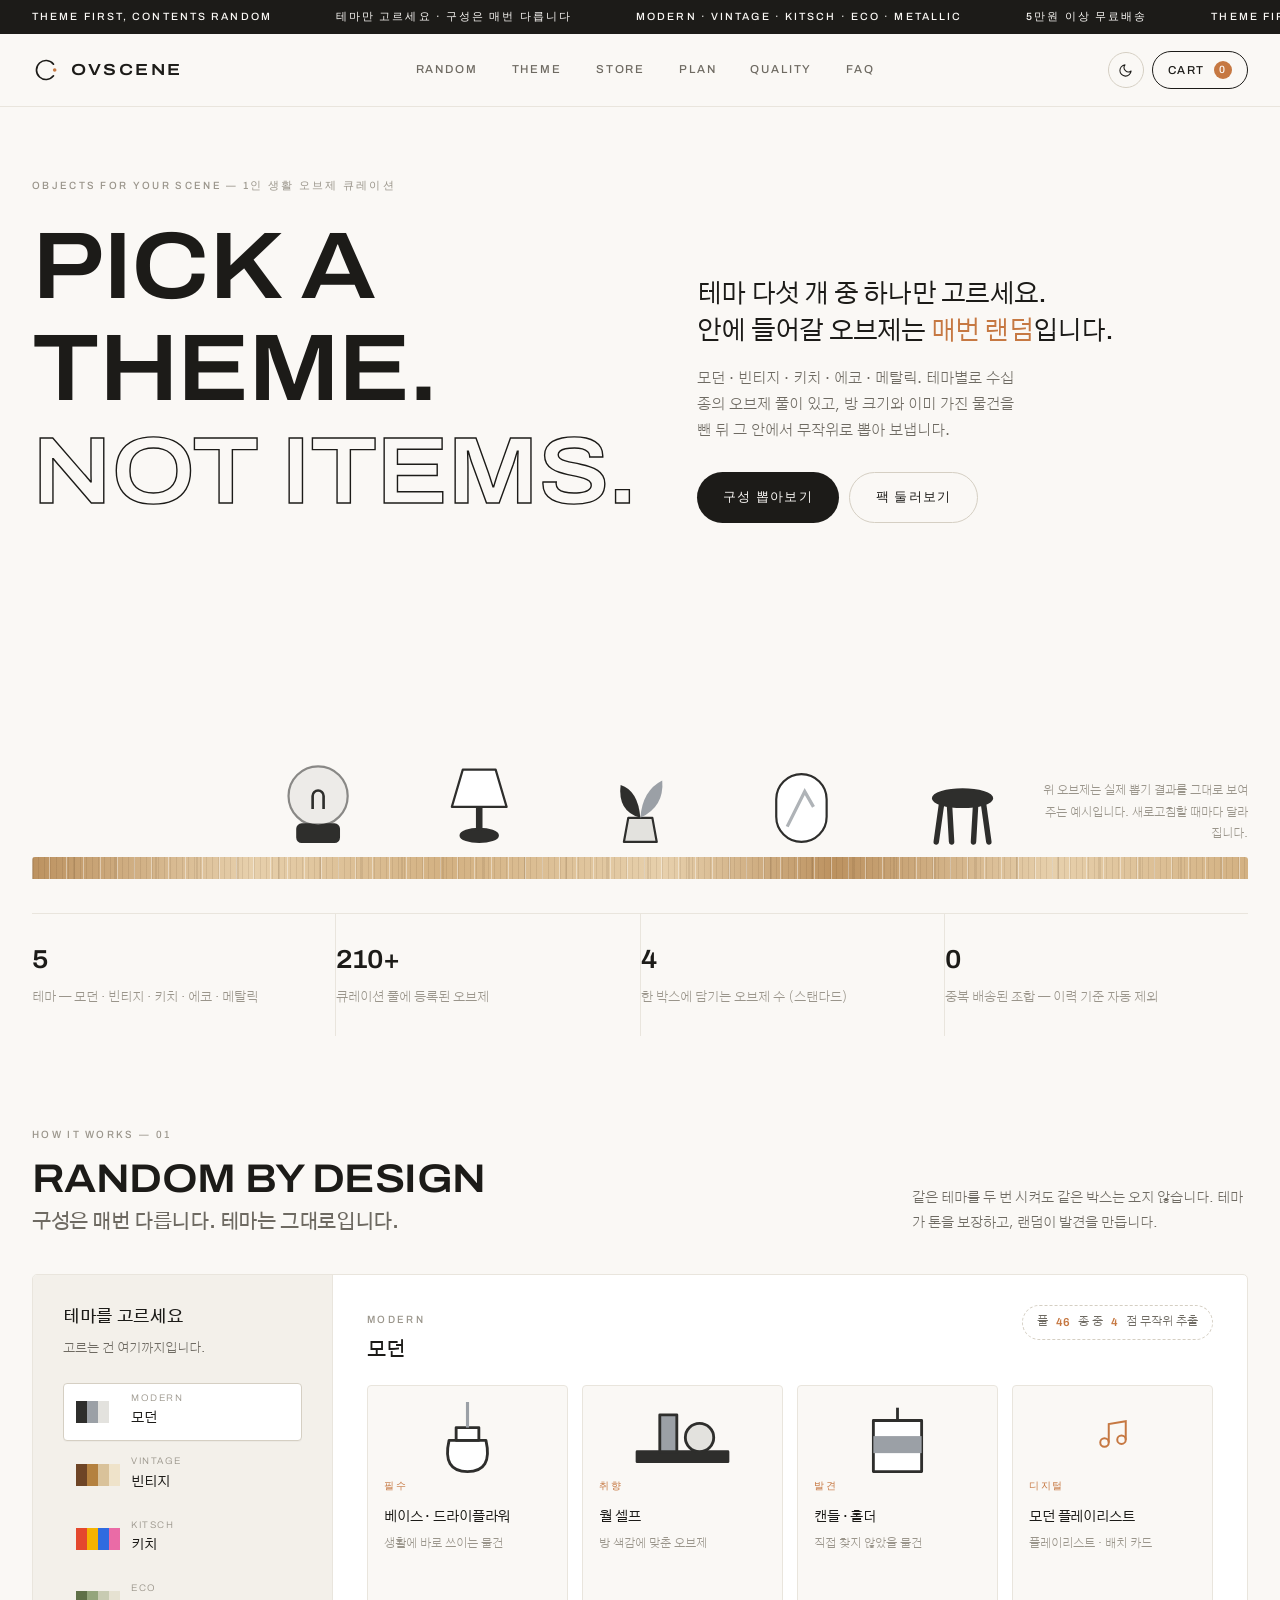
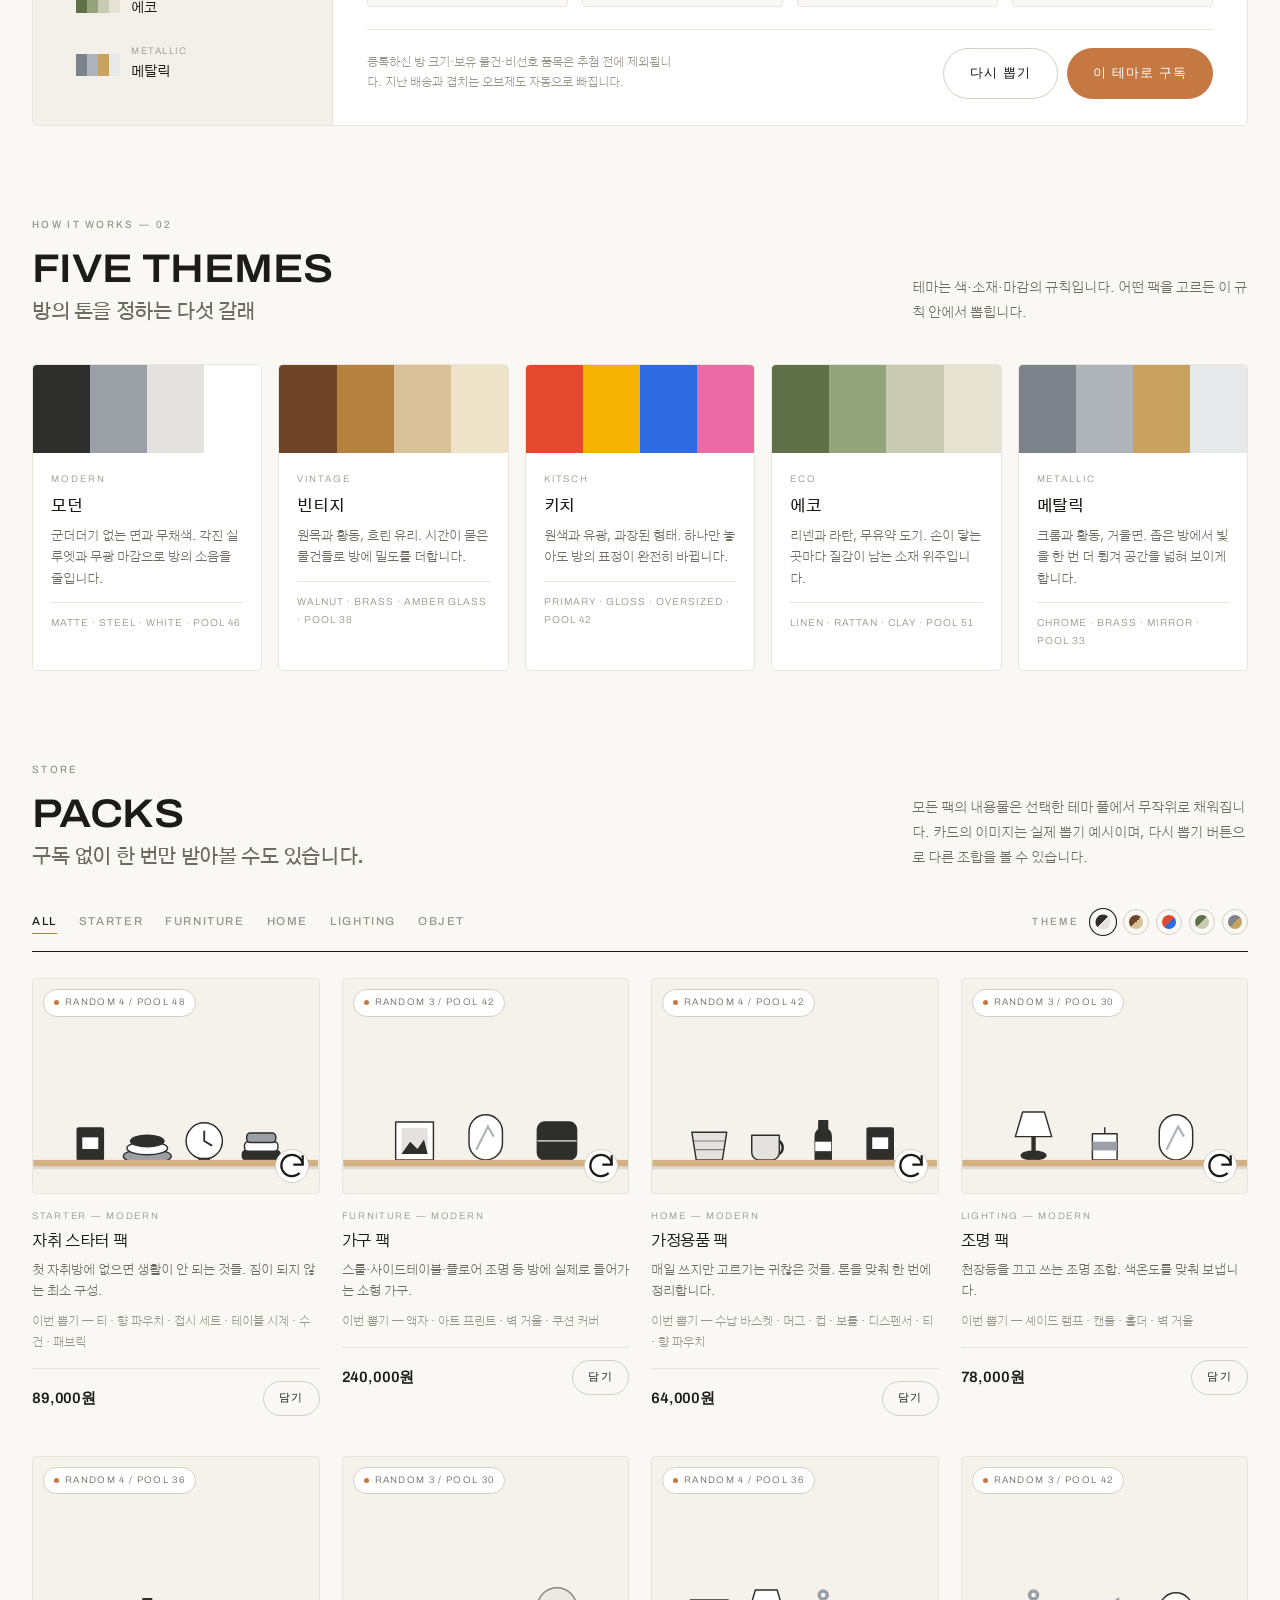
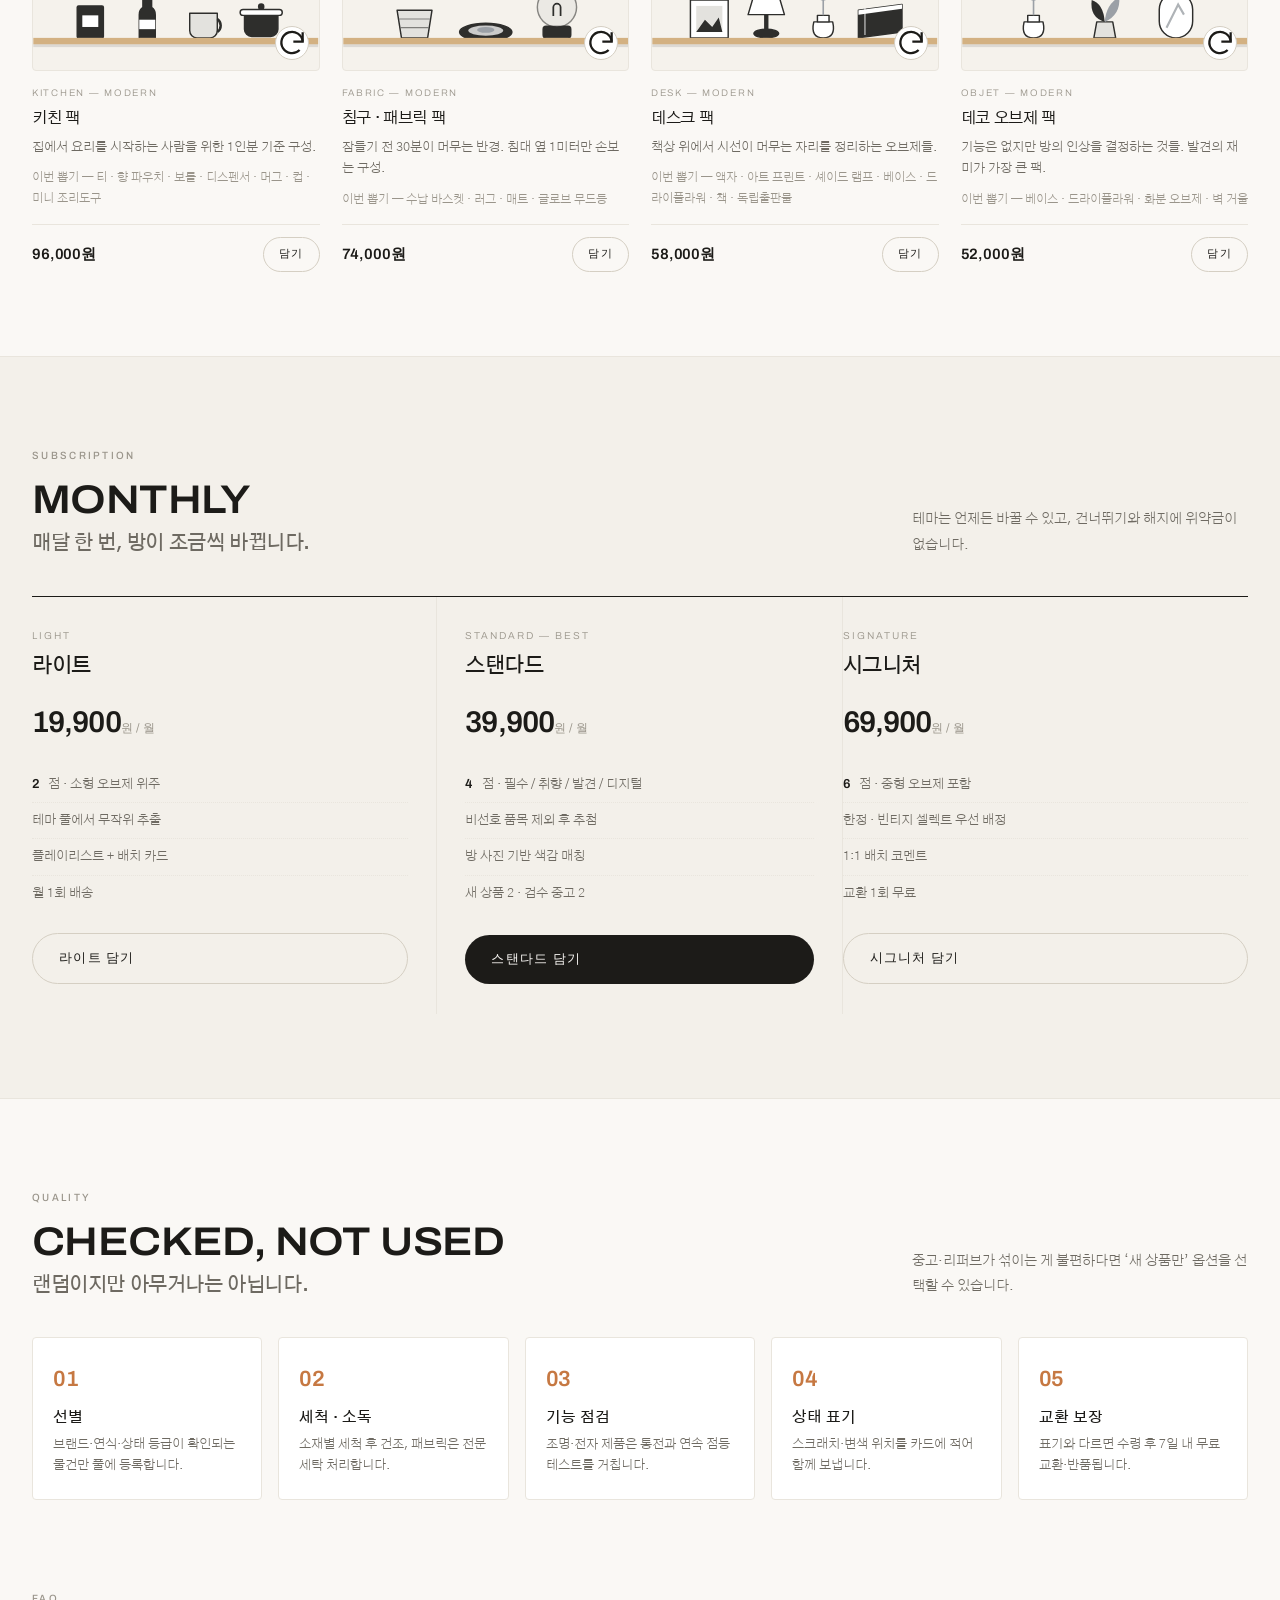
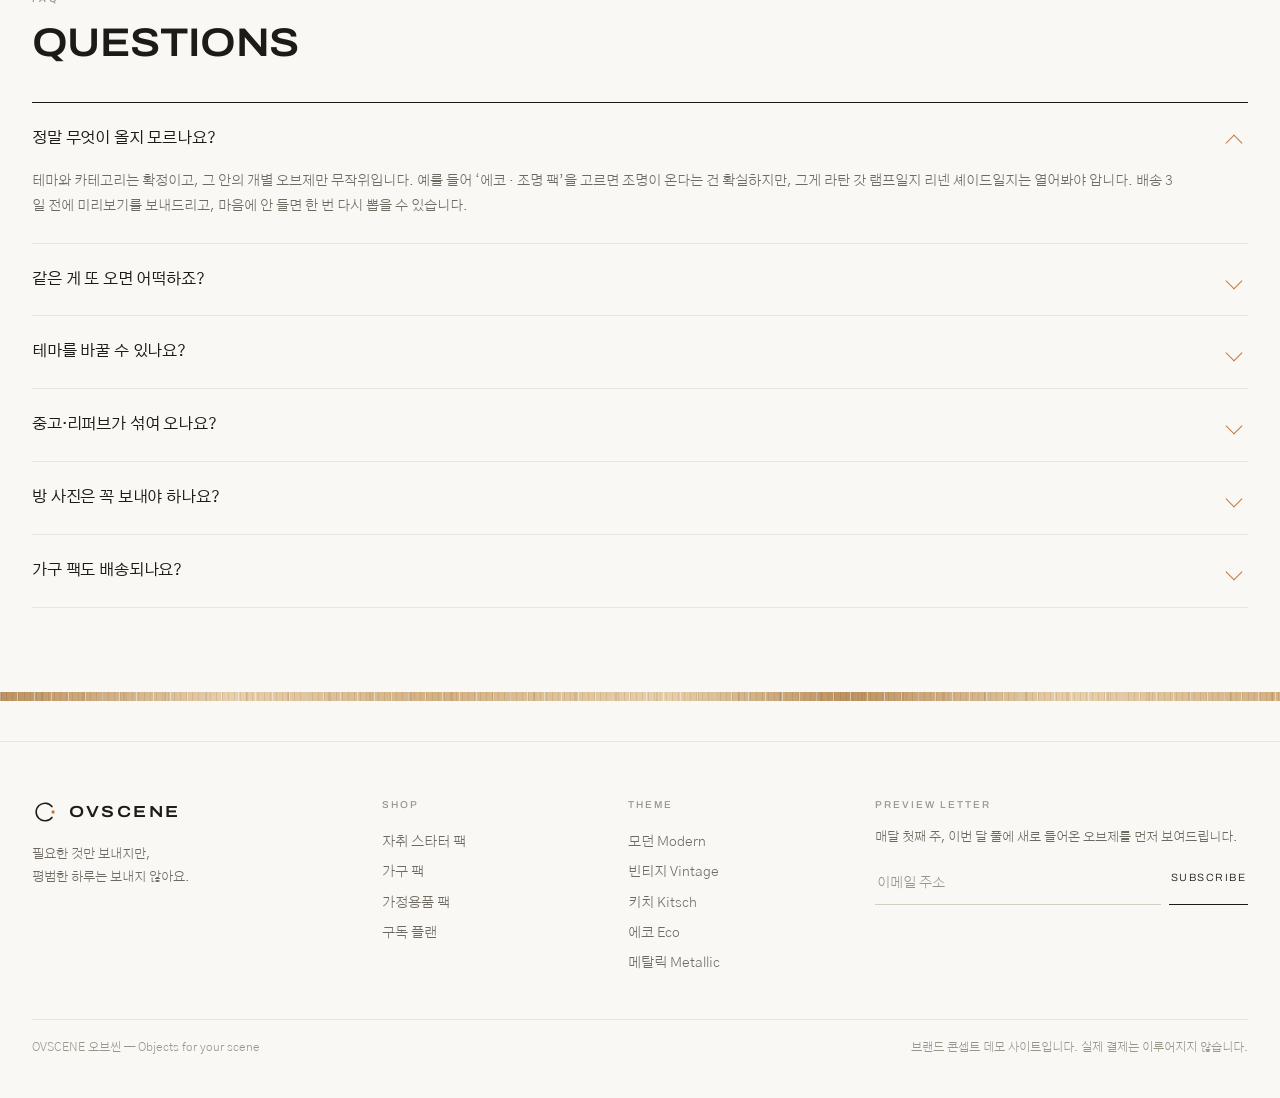
==== index.html @ ec4146bd "OVSCENE: 테마 기반 랜덤 큐레이션 브랜드 사이트 - 다섯 테마(모던/빈티지/키치/에코/메탈릭)별 팔레트와 오브제 SVG 렌더링 - 테마 선택 시 팩 구성이 무작위로 재추첨되" ====
<!DOCTYPE html>
<html lang="ko">
<head>
<meta charset="utf-8">
<meta name="viewport" content="width=device-width, initial-scale=1">
<title>오브씬 OVSCENE — 테마만 고르세요, 구성은 랜덤입니다</title>
<meta name="description" content="1인 가구를 위한 취향 기반 리빙 큐레이션. 모던·빈티지·키치·에코·메탈릭 다섯 테마 중 하나만 고르면, 검수를 마친 오브제가 매번 다른 조합으로 도착합니다.">
<meta name="theme-color" content="#FAF8F5">

<meta property="og:type" content="website">
<meta property="og:title" content="오브씬 OVSCENE">
<meta property="og:description" content="테마만 고르세요. 안에 들어갈 오브제는 매번 랜덤입니다.">
<meta property="og:image" content="assets/og.svg">
<meta name="twitter:card" content="summary_large_image">

<link rel="icon" href="assets/favicon.svg" type="image/svg+xml">
<link rel="preconnect" href="https://fonts.googleapis.com">
<link rel="preconnect" href="https://fonts.gstatic.com" crossorigin>
<link rel="stylesheet" href="https://fonts.googleapis.com/css2?family=Archivo:wdth,wght@75..125,300..800&family=Gothic+A1:wght@200;300;400;500;700;900&display=swap">
<link rel="stylesheet" href="assets/styles.css">
</head>
<body>

<a class="skip" href="#top">본문 바로가기</a>

<div class="ticker" aria-hidden="true">
  <div class="ticker-track">
    <span>Theme first, contents random</span><span>테마만 고르세요 · 구성은 매번 다릅니다</span>
    <span>Modern · Vintage · Kitsch · Eco · Metallic</span><span>5만원 이상 무료배송</span>
    <span>Theme first, contents random</span><span>테마만 고르세요 · 구성은 매번 다릅니다</span>
    <span>Modern · Vintage · Kitsch · Eco · Metallic</span><span>5만원 이상 무료배송</span>
  </div>
</div>

<header class="nav">
  <div class="wrap nav-in">
    <a class="brand" href="#top">
      <svg width="28" height="28" viewBox="0 0 100 100" aria-label="오브씬">
        <path d="M76.8 70.9 A34 34 0 1 1 76.8 29.1" fill="none" stroke="currentColor" stroke-width="6" stroke-linecap="round"/>
        <circle cx="81" cy="50" r="6.4" fill="var(--amber)"/>
      </svg>
      <span class="brand-word">OVSCENE</span>
    </a>
    <nav class="menu" aria-label="주요 메뉴">
      <a href="#roll">Random</a><a href="#themes">Theme</a><a href="#store">Store</a>
      <a href="#plans">Plan</a><a href="#quality">Quality</a><a href="#faq">FAQ</a>
    </nav>
    <div class="nav-r">
      <button class="iconb" id="themeBtn" aria-label="화면 테마 전환">
        <svg width="15" height="15" viewBox="0 0 24 24" fill="none" stroke="currentColor" stroke-width="1.7"><path d="M21 12.8A9 9 0 1 1 11.2 3a7 7 0 0 0 9.8 9.8Z" stroke-linejoin="round"/></svg>
      </button>
      <button class="cartb" id="cartBtn">Cart <span class="cnt" id="cartCount">0</span></button>
    </div>
  </div>
</header>

<main id="top">

<!-- ===== HERO ===== -->
<section class="hero">
  <div class="wrap">
    <div class="hero-top">
      <div>
        <span class="lbl">Objects for your scene — 1인 생활 오브제 큐레이션</span>
        <h1 class="ttl" style="margin-top:18px">PICK A<br>THEME.<br><span class="out">NOT ITEMS.</span></h1>
      </div>
      <div>
        <p class="hero-k kh">테마 다섯 개 중 하나만 고르세요.<br>안에 들어갈 오브제는 <span style="color:var(--amber)">매번 랜덤</span>입니다.</p>
        <p class="hero-p">모던 · 빈티지 · 키치 · 에코 · 메탈릭. 테마별로 수십 종의 오브제 풀이 있고, 방 크기와 이미 가진 물건을 뺀 뒤 그 안에서 무작위로 뽑아 보냅니다.</p>
        <div class="hero-cta">
          <a class="btn btn-fill" href="#roll">구성 뽑아보기</a>
          <a class="btn btn-line" href="#store">팩 둘러보기</a>
        </div>
      </div>
    </div>

    <div class="hero-shelf">
      <div class="hero-scene" id="heroScene"></div>
      <div class="wood shelf-plank"></div>
      <p class="hero-note">위 오브제는 실제 뽑기 결과를 그대로 보여주는 예시입니다. 새로고침할 때마다 달라집니다.</p>
    </div>

    <div class="stat-row" style="margin-top:34px">
      <div class="stat"><b>5</b><span>테마 — 모던 · 빈티지 · 키치 · 에코 · 메탈릭</span></div>
      <div class="stat"><b>210+</b><span>큐레이션 풀에 등록된 오브제</span></div>
      <div class="stat"><b>4</b><span>한 박스에 담기는 오브제 수 (스탠다드)</span></div>
      <div class="stat"><b>0</b><span>중복 배송된 조합 — 이력 기준 자동 제외</span></div>
    </div>
  </div>
</section>

<!-- ===== RANDOM ROLLER ===== -->
<section class="sec" id="roll">
  <div class="wrap">
    <div class="sec-hd">
      <div>
        <span class="lbl">How it works — 01</span>
        <h2 class="ttl" style="margin-top:10px">RANDOM BY DESIGN</h2>
        <p class="kh" style="margin-top:8px;font-size:20px">구성은 매번 다릅니다. 테마는 그대로입니다.</p>
      </div>
      <p>같은 테마를 두 번 시켜도 같은 박스는 오지 않습니다. 테마가 톤을 보장하고, 랜덤이 발견을 만듭니다.</p>
    </div>

    <div class="roll">
      <div class="roll-side">
        <h3 class="kh">테마를 고르세요</h3>
        <p>고르는 건 여기까지입니다.</p>
        <div class="theme-list" id="themeList"></div>
      </div>
      <div class="roll-main">
        <div class="roll-top">
          <div>
            <span class="lbl" id="rollEn">Modern</span>
            <h3 class="kh" style="font-size:20px;margin-top:4px" id="rollKo">모던</h3>
          </div>
          <span class="pool-chip">풀 <b id="poolN">46</b>종 중 <b>4</b>점 무작위 추출</span>
        </div>
        <div class="slots" id="slots"></div>
        <div class="roll-foot">
          <p class="note">등록하신 방 크기·보유 물건·비선호 품목은 추첨 전에 제외됩니다. 지난 배송과 겹치는 오브제도 자동으로 빠집니다.</p>
          <div style="display:flex;gap:9px">
            <button class="btn btn-line" id="rerollBtn">다시 뽑기</button>
            <button class="btn btn-amber" id="rollAdd">이 테마로 구독</button>
          </div>
        </div>
      </div>
    </div>
  </div>
</section>

<!-- ===== THEMES ===== -->
<section class="sec" id="themes" style="padding-top:0">
  <div class="wrap">
    <div class="sec-hd">
      <div>
        <span class="lbl">How it works — 02</span>
        <h2 class="ttl" style="margin-top:10px">FIVE THEMES</h2>
        <p class="kh" style="margin-top:8px;font-size:20px">방의 톤을 정하는 다섯 갈래</p>
      </div>
      <p>테마는 색·소재·마감의 규칙입니다. 어떤 팩을 고르든 이 규칙 안에서 뽑힙니다.</p>
    </div>
    <div class="themes" id="themeCards"></div>
  </div>
</section>

<!-- ===== STORE ===== -->
<section class="sec" id="store" style="padding-top:0">
  <div class="wrap">
    <div class="sec-hd">
      <div>
        <span class="lbl">Store</span>
        <h2 class="ttl" style="margin-top:10px">PACKS</h2>
        <p class="kh" style="margin-top:8px;font-size:20px">구독 없이 한 번만 받아볼 수도 있습니다.</p>
      </div>
      <p>모든 팩의 내용물은 선택한 테마 풀에서 무작위로 채워집니다. 카드의 이미지는 실제 뽑기 예시이며, 다시 뽑기 버튼으로 다른 조합을 볼 수 있습니다.</p>
    </div>

    <div class="store-bar">
      <div class="tabs" id="tabs"></div>
      <div class="tsel" id="tsel"><span class="lbl">Theme</span></div>
    </div>
    <div class="grid" id="grid"></div>
  </div>
</section>

<!-- ===== PLANS ===== -->
<section class="sec" id="plans" style="background:var(--bg-2);border-top:1px solid var(--line);border-bottom:1px solid var(--line)">
  <div class="wrap">
    <div class="sec-hd">
      <div>
        <span class="lbl">Subscription</span>
        <h2 class="ttl" style="margin-top:10px">MONTHLY</h2>
        <p class="kh" style="margin-top:8px;font-size:20px">매달 한 번, 방이 조금씩 바뀝니다.</p>
      </div>
      <p>테마는 언제든 바꿀 수 있고, 건너뛰기와 해지에 위약금이 없습니다.</p>
    </div>
    <div class="plans">
      <div class="plan">
        <span class="en">Light</span><h3 class="kh">라이트</h3>
        <div class="amt">19,900<s>원 / 월</s></div>
        <ul>
          <li><em>2</em>점 · 소형 오브제 위주</li>
          <li>테마 풀에서 무작위 추출</li>
          <li>플레이리스트 + 배치 카드</li>
          <li>월 1회 배송</li>
        </ul>
        <button class="btn btn-line" data-plan="라이트" data-price="19900">라이트 담기</button>
      </div>
      <div class="plan best">
        <span class="en">Standard — Best</span><h3 class="kh">스탠다드</h3>
        <div class="amt">39,900<s>원 / 월</s></div>
        <ul>
          <li><em>4</em>점 · 필수 / 취향 / 발견 / 디지털</li>
          <li>비선호 품목 제외 후 추첨</li>
          <li>방 사진 기반 색감 매칭</li>
          <li>새 상품 2 · 검수 중고 2</li>
        </ul>
        <button class="btn btn-fill" data-plan="스탠다드" data-price="39900">스탠다드 담기</button>
      </div>
      <div class="plan">
        <span class="en">Signature</span><h3 class="kh">시그니처</h3>
        <div class="amt">69,900<s>원 / 월</s></div>
        <ul>
          <li><em>6</em>점 · 중형 오브제 포함</li>
          <li>한정 · 빈티지 셀렉트 우선 배정</li>
          <li>1:1 배치 코멘트</li>
          <li>교환 1회 무료</li>
        </ul>
        <button class="btn btn-line" data-plan="시그니처" data-price="69900">시그니처 담기</button>
      </div>
    </div>
  </div>
</section>

<!-- ===== QUALITY ===== -->
<section class="sec" id="quality">
  <div class="wrap">
    <div class="sec-hd">
      <div>
        <span class="lbl">Quality</span>
        <h2 class="ttl" style="margin-top:10px">CHECKED, NOT USED</h2>
        <p class="kh" style="margin-top:8px;font-size:20px">랜덤이지만 아무거나는 아닙니다.</p>
      </div>
      <p>중고·리퍼브가 섞이는 게 불편하다면 ‘새 상품만’ 옵션을 선택할 수 있습니다.</p>
    </div>
    <div class="qc">
      <div class="qcx"><div class="n">01</div><h4>선별</h4><p>브랜드·연식·상태 등급이 확인되는 물건만 풀에 등록합니다.</p></div>
      <div class="qcx"><div class="n">02</div><h4>세척 · 소독</h4><p>소재별 세척 후 건조, 패브릭은 전문 세탁 처리합니다.</p></div>
      <div class="qcx"><div class="n">03</div><h4>기능 점검</h4><p>조명·전자 제품은 통전과 연속 점등 테스트를 거칩니다.</p></div>
      <div class="qcx"><div class="n">04</div><h4>상태 표기</h4><p>스크래치·변색 위치를 카드에 적어 함께 보냅니다.</p></div>
      <div class="qcx"><div class="n">05</div><h4>교환 보장</h4><p>표기와 다르면 수령 후 7일 내 무료 교환·반품됩니다.</p></div>
    </div>
  </div>
</section>

<!-- ===== FAQ ===== -->
<section class="sec" id="faq" style="padding-top:0">
  <div class="wrap">
    <div class="sec-hd">
      <div><span class="lbl">FAQ</span><h2 class="ttl" style="margin-top:10px">QUESTIONS</h2></div>
    </div>
    <div class="faq">
      <details open><summary>정말 무엇이 올지 모르나요?</summary>
        <p class="ans">테마와 카테고리는 확정이고, 그 안의 개별 오브제만 무작위입니다. 예를 들어 ‘에코 · 조명 팩’을 고르면 조명이 온다는 건 확실하지만, 그게 라탄 갓 램프일지 리넨 셰이드일지는 열어봐야 압니다. 배송 3일 전에 미리보기를 보내드리고, 마음에 안 들면 한 번 다시 뽑을 수 있습니다.</p></details>
      <details><summary>같은 게 또 오면 어떡하죠?</summary>
        <p class="ans">지난 배송 이력에 있는 오브제는 추첨 풀에서 자동으로 제외됩니다. 가입할 때 등록한 보유 물건과 비선호 품목도 마찬가지입니다. 추첨은 남은 후보 안에서만 이루어집니다.</p></details>
      <details><summary>테마를 바꿀 수 있나요?</summary>
        <p class="ans">매달 결제일 5일 전까지 마이페이지에서 바꿀 수 있습니다. 모던으로 시작해 겨울에 빈티지로 넘어가는 분들이 많습니다.</p></details>
      <details><summary>중고·리퍼브가 섞여 오나요?</summary>
        <p class="ans">스탠다드 기준 절반입니다. 전 품목 검수·세척을 거치고 상태 등급을 카드에 적어 보냅니다. ‘새 상품만’ 옵션을 선택하면 가격이 조정된 새 상품 구성으로 받아볼 수 있습니다.</p></details>
      <details><summary>방 사진은 꼭 보내야 하나요?</summary>
        <p class="ans">선택 사항입니다. 다만 사진 한 장이 있으면 가구 색감과 조명 색온도를 맞추기 훨씬 정확해집니다. 사진은 큐레이션 목적 외에 사용하지 않습니다.</p></details>
      <details><summary>가구 팩도 배송되나요?</summary>
        <p class="ans">스툴·사이드테이블·플로어 조명처럼 1인 가구 방에 들어가는 소형 가구 위주입니다. 수도권은 지정일 배송, 그 외 지역은 택배로 나갑니다.</p></details>
    </div>
  </div>
</section>
</main>

<div class="wood wood-thin"></div>
<footer>
  <div class="wrap">
    <div class="fgrid">
      <div>
        <a class="brand" href="#top" style="margin-bottom:16px">
          <svg width="26" height="26" viewBox="0 0 100 100" aria-hidden="true">
            <path d="M76.8 70.9 A34 34 0 1 1 76.8 29.1" fill="none" stroke="currentColor" stroke-width="6" stroke-linecap="round"/>
            <circle cx="81" cy="50" r="6.4" fill="var(--amber)"/>
          </svg>
          <span class="brand-word">OVSCENE</span>
        </a>
        <p style="font-size:13px;color:var(--text-2);max-width:30ch">필요한 것만 보내지만,<br>평범한 하루는 보내지 않아요.</p>
      </div>
      <div><h5>Shop</h5><ul>
        <li><a href="#store">자취 스타터 팩</a></li><li><a href="#store">가구 팩</a></li>
        <li><a href="#store">가정용품 팩</a></li><li><a href="#plans">구독 플랜</a></li></ul></div>
      <div><h5>Theme</h5><ul>
        <li><a href="#themes">모던 Modern</a></li><li><a href="#themes">빈티지 Vintage</a></li>
        <li><a href="#themes">키치 Kitsch</a></li><li><a href="#themes">에코 Eco</a></li>
        <li><a href="#themes">메탈릭 Metallic</a></li></ul></div>
      <div>
        <h5>Preview letter</h5>
        <p style="font-size:12.5px;color:var(--text-2)">매달 첫째 주, 이번 달 풀에 새로 들어온 오브제를 먼저 보여드립니다.</p>
        <form class="nlf" id="nl"><input type="email" placeholder="이메일 주소" aria-label="이메일 주소" required><button type="submit">Subscribe</button></form>
        <p id="nlMsg" style="font-size:11.5px;color:var(--amber);margin-top:8px"></p>
      </div>
    </div>
    <div class="fbot">
      <span>OVSCENE 오브씬 — Objects for your scene</span>
      <span>브랜드 콘셉트 데모 사이트입니다. 실제 결제는 이루어지지 않습니다.</span>
    </div>
  </div>
</footer>

<div class="scrim" id="scrim"></div>
<aside class="drawer" id="drawer" aria-label="장바구니" aria-hidden="true">
  <div class="dh"><h3>Cart</h3>
    <button class="iconb" id="closeCart" aria-label="닫기"><svg width="14" height="14" viewBox="0 0 24 24" stroke="currentColor" stroke-width="1.8"><path d="M5 5l14 14M19 5L5 19"/></svg></button>
  </div>
  <div class="dbody" id="cartBody"></div>
  <div class="dfoot">
    <div class="tot"><span style="font-size:13px">합계</span><span class="tv" id="cartTotal">0원</span></div>
    <p class="sn">5만원 이상 무료배송 · 모든 팩의 내용물은 테마 풀에서 무작위 추출됩니다</p>
    <button class="btn btn-fill" id="checkout">Checkout</button>
  </div>
</aside>
<div class="toast" id="toast"></div>

<script src="assets/app.js"></script>
</body>
</html>
---- assets/styles.css ----
/* ==========================================================
   OVSCENE — 오브씬
   Objects for your scene
   ========================================================== */

/* ---------- reset ---------- */
*{box-sizing:border-box}
html,body{margin:0;padding:0}
h1,h2,h3,h4,h5,p,figure,ul,ol{margin:0}
ul,ol{padding:0;list-style:none}
img,svg,video{display:block;max-width:100%}
button,input,select,textarea{font:inherit;color:inherit}
button{background:none;border:0;cursor:pointer;padding:0}
a{color:inherit;text-decoration:none}

/* ---------- tokens ---------- */
:root{
  --paper:#FFFFFF;
  --bg:#FAF8F5;
  --bg-2:#F3F0EA;
  --card:#FFFFFF;
  --ink:#1C1B18;
  --text:#1C1B18;
  --text-2:#6E6A62;
  --text-3:#9A958B;
  --line:#E9E5DD;
  --line-2:#D5CFC3;
  --amber:#C67842;
  --amber-soft:#F6E7D8;

  --oak-1:#E7D0AC;
  --oak-2:#D3B182;
  --oak-3:#BC9260;
  --oak-line:rgba(80,52,24,.10);
  --oak-hi:rgba(255,255,255,.42);
  --oak-text:#3A2915;

  --shelf:#D3B182;
  --art-bg:#F5F2EC;
  --shadow:0 1px 1px rgba(28,27,24,.03), 0 18px 40px -30px rgba(28,27,24,.45);
}
@media (prefers-color-scheme: dark){
  :root:not([data-theme="light"]){
    --paper:#232120; --bg:#1D1B1A; --bg-2:#262322; --card:#232120;
    --ink:#F2EFE9; --text:#F2EFE9; --text-2:#A8A29A; --text-3:#807B73;
    --line:#332F2C; --line-2:#453F3A; --amber:#E09355; --amber-soft:#3D2C1C;
    --oak-1:#8B6B45; --oak-2:#7A5C3A; --oak-3:#654B2E;
    --oak-line:rgba(0,0,0,.22); --oak-hi:rgba(255,235,205,.10); --oak-text:#F3E3CC;
    --shelf:#7A5C3A; --art-bg:#2A2725;
    --shadow:0 1px 1px rgba(0,0,0,.3), 0 18px 40px -28px rgba(0,0,0,.9);
  }
}
:root[data-theme="dark"]{
  --paper:#232120; --bg:#1D1B1A; --bg-2:#262322; --card:#232120;
  --ink:#F2EFE9; --text:#F2EFE9; --text-2:#A8A29A; --text-3:#807B73;
  --line:#332F2C; --line-2:#453F3A; --amber:#E09355; --amber-soft:#3D2C1C;
  --oak-1:#8B6B45; --oak-2:#7A5C3A; --oak-3:#654B2E;
  --oak-line:rgba(0,0,0,.22); --oak-hi:rgba(255,235,205,.10); --oak-text:#F3E3CC;
  --shelf:#7A5C3A; --art-bg:#2A2725;
  --shadow:0 1px 1px rgba(0,0,0,.3), 0 18px 40px -28px rgba(0,0,0,.9);
}

/* ---------- base ---------- */
html{scroll-behavior:smooth}
body{
  background:var(--bg);color:var(--text);
  font-family:"Gothic A1","Apple SD Gothic Neo",system-ui,sans-serif;
  font-weight:300;font-size:15px;line-height:1.8;-webkit-font-smoothing:antialiased;
}
h1,h2,h3,h4,h5{font-weight:500;line-height:1.4}
:focus-visible{outline:2px solid var(--amber);outline-offset:3px}

.skip{
  position:absolute;left:-9999px;top:0;z-index:200;background:var(--ink);color:var(--bg);
  padding:10px 18px;border-radius:0 0 4px 0;font-size:13px;
}
.skip:focus{left:0}

.lat{font-family:Archivo,"Helvetica Neue",Arial,sans-serif}
.ttl{
  font-family:Archivo,"Gothic A1",sans-serif;font-variation-settings:"wdth" 112;
  font-weight:600;letter-spacing:-.015em;line-height:1.08;
}
.kh{font-family:"Gothic A1",sans-serif;font-weight:500;letter-spacing:-.02em;line-height:1.42}
.lbl{
  font-family:Archivo,sans-serif;font-variation-settings:"wdth" 92;
  font-size:10.5px;font-weight:500;letter-spacing:.22em;text-transform:uppercase;color:var(--text-3);
}
.wrap{max-width:1280px;margin:0 auto;padding:0 32px}

/* ---------- wood material ---------- */
.wood{
  background-color:var(--oak-2);
  background-image:
    repeating-linear-gradient(90deg, var(--oak-line) 0 1px, transparent 1px 6px),
    repeating-linear-gradient(90deg, var(--oak-hi) 0 1px, transparent 1px 17px),
    repeating-linear-gradient(90deg, var(--oak-line) 0 2px, transparent 2px 41px),
    linear-gradient(90deg, var(--oak-3) 0%, var(--oak-1) 18%, var(--oak-2) 34%, var(--oak-1) 52%, var(--oak-3) 66%, var(--oak-1) 84%, var(--oak-2) 100%);
  color:var(--oak-text);
}
.wood-thin{height:9px}

/* ---------- ticker ---------- */
.ticker{background:var(--ink);color:var(--bg);overflow:hidden;height:34px;display:flex;align-items:center}
.ticker-track{display:flex;gap:64px;white-space:nowrap;animation:slide 34s linear infinite;padding-left:32px}
.ticker span{font-family:Archivo,sans-serif;font-size:10.5px;letter-spacing:.2em;text-transform:uppercase;font-weight:500}
@keyframes slide{from{transform:translateX(0)}to{transform:translateX(-50%)}}
@media (prefers-reduced-motion:reduce){.ticker-track{animation:none}}

/* ---------- nav ---------- */
.nav{position:sticky;top:0;z-index:60;background:color-mix(in srgb,var(--bg) 92%,transparent);backdrop-filter:blur(14px);border-bottom:1px solid var(--line)}
.nav-in{display:flex;align-items:center;height:72px;gap:40px}
.brand{display:flex;align-items:center;gap:11px}
.brand-word{font-family:Archivo,sans-serif;font-variation-settings:"wdth" 118;font-weight:600;letter-spacing:.16em;font-size:16px}
.menu{display:flex;gap:34px;margin:0 auto}
.menu a{font-family:Archivo,sans-serif;font-size:11.5px;letter-spacing:.16em;text-transform:uppercase;font-weight:500;color:var(--text-2);padding:6px 0;border-bottom:1.5px solid transparent;transition:.2s}
.menu a:hover{color:var(--text);border-color:var(--amber)}
.nav-r{display:flex;align-items:center;gap:8px}
.iconb{width:36px;height:36px;display:grid;place-items:center;border-radius:50%;border:1px solid var(--line-2);transition:.2s}
.iconb:hover{border-color:var(--amber);color:var(--amber)}
.cartb{display:flex;align-items:center;gap:9px;border:1px solid var(--ink);border-radius:999px;padding:8px 15px;font-size:11.5px;letter-spacing:.14em;font-family:Archivo,sans-serif;font-weight:500;text-transform:uppercase;transition:.2s}
.cartb:hover{background:var(--ink);color:var(--bg)}
.cnt{font-family:Archivo,sans-serif;font-size:10.5px;background:var(--amber);color:#fff;min-width:18px;height:18px;border-radius:999px;display:grid;place-items:center;padding:0 5px}

/* ---------- hero ---------- */
.hero{padding:64px 0 0;overflow:hidden}
.hero-top{display:grid;grid-template-columns:1.05fr .95fr;gap:56px;align-items:end}
.hero h1{font-size:clamp(46px,7.4vw,96px)}
.hero h1 .out{-webkit-text-stroke:1.4px var(--text);color:transparent}
.hero-k{font-size:clamp(19px,2.2vw,26px);margin-top:22px;letter-spacing:-.03em;font-weight:400}
.hero-p{color:var(--text-2);margin-top:16px;max-width:40ch;font-size:14.5px}
.hero-cta{display:flex;gap:10px;margin-top:28px;flex-wrap:wrap}
.btn{display:inline-flex;align-items:center;gap:9px;border-radius:999px;padding:13px 26px;font-size:12.5px;letter-spacing:.1em;font-family:Archivo,sans-serif;font-weight:500;text-transform:uppercase;transition:.2s}
.btn-fill{background:var(--ink);color:var(--bg)}
.btn-fill:hover{background:var(--amber);color:#fff}
.btn-line{border:1px solid var(--line-2);color:var(--text)}
.btn-line:hover{border-color:var(--ink)}
.btn-amber{background:var(--amber);color:#fff}
.btn-amber:hover{filter:brightness(.93)}

.hero-shelf{margin-top:44px;position:relative}
.shelf-plank{border-radius:3px 3px 0 0;height:22px}
.hero-scene{position:relative;height:290px;display:flex;align-items:flex-end;justify-content:center}
.hero-scene svg{height:100%}
.hero-note{position:absolute;right:0;bottom:34px;max-width:210px;text-align:right;font-size:12px;color:var(--text-3)}
.stat-row{display:flex;border-top:1px solid var(--line)}
.stat{flex:1;padding:22px 24px 26px 0;border-right:1px solid var(--line)}
.stat:last-child{border-right:0}
.stat b{display:block;font-family:Archivo,sans-serif;font-size:26px;font-weight:600;letter-spacing:-.02em;font-variation-settings:"wdth" 108}
.stat span{font-size:12.5px;color:var(--text-3)}

/* ---------- sections ---------- */
.sec{padding:84px 0}
.sec-hd{display:flex;justify-content:space-between;align-items:flex-end;gap:32px;flex-wrap:wrap;margin-bottom:38px}
.sec-hd h2{font-size:clamp(26px,3.2vw,40px)}
.sec-hd .kh{font-size:clamp(20px,2.3vw,27px);margin-top:6px}
.sec-hd p{color:var(--text-2);font-size:14px;max-width:42ch}

/* ---------- random roller ---------- */
.roll{display:grid;grid-template-columns:300px 1fr;border:1px solid var(--line);border-radius:5px;overflow:hidden;background:var(--card)}
.roll-side{padding:30px;border-right:1px solid var(--line);background:var(--bg-2)}
.roll-side h3{font-size:17px;letter-spacing:-.02em}
.roll-side p{font-size:13px;color:var(--text-2);margin-top:8px}
.theme-list{display:flex;flex-direction:column;gap:5px;margin-top:22px}
.tbtn{display:flex;align-items:center;gap:11px;padding:9px 12px;border-radius:4px;border:1px solid transparent;transition:.18s;text-align:left;width:100%}
.tbtn:hover{background:var(--card)}
.tbtn[aria-pressed="true"]{background:var(--card);border-color:var(--line-2);box-shadow:var(--shadow)}
.sw{display:flex;flex-shrink:0}
.sw i{width:11px;height:22px;display:block}
.tbtn .tn{font-size:13.5px;font-weight:400}
.tbtn .te{font-family:Archivo,sans-serif;font-size:9.5px;letter-spacing:.16em;text-transform:uppercase;color:var(--text-3);display:block;line-height:1.2}
.roll-main{padding:30px 34px 26px;display:flex;flex-direction:column}
.roll-top{display:flex;justify-content:space-between;align-items:flex-start;gap:20px;flex-wrap:wrap;margin-bottom:20px}
.pool-chip{display:inline-flex;align-items:center;gap:8px;border:1px dashed var(--line-2);border-radius:999px;padding:6px 14px;font-size:11.5px;color:var(--text-2)}
.pool-chip b{font-family:Archivo,sans-serif;font-weight:600;color:var(--amber)}
.slots{display:grid;grid-template-columns:repeat(4,1fr);gap:14px;flex:1}
.slot{border:1px solid var(--line);border-radius:4px;padding:16px;display:flex;flex-direction:column;background:var(--bg)}
.slot .sk{font-family:Archivo,sans-serif;font-size:9.5px;letter-spacing:.18em;text-transform:uppercase;color:var(--amber);margin-bottom:10px}
.slot .sv{font-size:14px;font-weight:400;letter-spacing:-.01em}
.slot .sd{font-size:11.5px;color:var(--text-3);margin-top:5px;line-height:1.6}
.slot-fig{height:64px;margin-bottom:12px}
.roll-foot{display:flex;justify-content:space-between;align-items:center;gap:16px;margin-top:22px;padding-top:18px;border-top:1px solid var(--line);flex-wrap:wrap}
.roll-foot .note{font-size:11.5px;color:var(--text-3);max-width:44ch}
@keyframes pop{from{opacity:0;transform:translateY(9px)}to{opacity:1;transform:none}}
.anim{animation:pop .34s cubic-bezier(.2,.7,.3,1) both}
@media (prefers-reduced-motion:reduce){.anim{animation:none}}

/* ---------- theme cards ---------- */
.themes{display:grid;grid-template-columns:repeat(5,1fr);gap:16px}
.tcard{border:1px solid var(--line);border-radius:5px;overflow:hidden;background:var(--card);display:flex;flex-direction:column;transition:.22s}
.tcard:hover{transform:translateY(-3px);box-shadow:var(--shadow)}
.tcard .band{height:88px;display:flex}
.tcard .band i{flex:1}
.tcard .tb{padding:18px 18px 20px}
.tcard h4{font-size:16px;letter-spacing:-.02em}
.tcard .en{font-family:Archivo,sans-serif;font-size:9.5px;letter-spacing:.2em;text-transform:uppercase;color:var(--text-3);margin-bottom:7px}
.tcard p{font-size:12.5px;color:var(--text-2);margin-top:8px;line-height:1.7}
.tcard .kw{font-family:Archivo,sans-serif;font-size:10px;letter-spacing:.1em;color:var(--text-3);margin-top:12px;padding-top:11px;border-top:1px solid var(--line);text-transform:uppercase}

/* ---------- store ---------- */
.store-bar{display:flex;justify-content:space-between;align-items:center;gap:20px;flex-wrap:wrap;padding-bottom:16px;border-bottom:1px solid var(--ink);margin-bottom:26px}
.tabs{display:flex;gap:22px;flex-wrap:wrap}
.tab{font-family:Archivo,sans-serif;font-size:11.5px;letter-spacing:.14em;text-transform:uppercase;font-weight:500;color:var(--text-3);padding-bottom:2px;border-bottom:1.5px solid transparent;transition:.18s}
.tab:hover{color:var(--text)}
.tab[aria-pressed="true"]{color:var(--text);border-color:var(--amber)}
.tsel{display:flex;align-items:center;gap:7px}
.tsel .lbl{margin-right:4px}
.tdot{width:26px;height:26px;border-radius:50%;border:1px solid var(--line-2);display:grid;place-items:center;transition:.18s}
.tdot i{width:14px;height:14px;border-radius:50%;display:block}
.tdot[aria-pressed="true"]{border-color:var(--ink);transform:scale(1.08)}

.grid{display:grid;grid-template-columns:repeat(4,1fr);gap:40px 22px}
.pcard{display:flex;flex-direction:column}
.pfig{position:relative;border-radius:4px;overflow:hidden;background:var(--art-bg);aspect-ratio:4/3;border:1px solid var(--line)}
.pfig svg{width:100%;height:100%}
.rnd{
  position:absolute;top:10px;left:10px;display:inline-flex;align-items:center;gap:6px;
  background:var(--card);border:1px solid var(--line-2);border-radius:999px;padding:4px 10px;
  font-family:Archivo,sans-serif;font-size:9.5px;letter-spacing:.14em;text-transform:uppercase;color:var(--text-2);
}
.rnd i{width:5px;height:5px;border-radius:50%;background:var(--amber);display:block}
.reroll{position:absolute;bottom:10px;right:10px;width:34px;height:34px;border-radius:50%;background:var(--card);border:1px solid var(--line-2);display:grid;place-items:center;transition:.2s}
.reroll:hover{border-color:var(--amber);color:var(--amber);transform:rotate(-90deg)}
.pb{padding-top:14px;display:flex;flex-direction:column;flex:1}
.pb .cat{font-family:Archivo,sans-serif;font-size:9.5px;letter-spacing:.18em;text-transform:uppercase;color:var(--text-3)}
.pb h3{font-size:16px;margin-top:5px;letter-spacing:-.02em;font-weight:400}
.pb .dsc{font-size:12.5px;color:var(--text-2);margin-top:7px;line-height:1.7}
.pool-line{font-size:11.5px;color:var(--text-3);margin-top:10px;display:flex;align-items:center;gap:6px}
.pfoot{display:flex;align-items:center;justify-content:space-between;gap:10px;margin-top:14px;padding-top:12px;border-top:1px solid var(--line)}
.price{font-family:Archivo,sans-serif;font-size:15px;font-weight:600;font-variant-numeric:tabular-nums;letter-spacing:-.01em}
.addb{border:1px solid var(--line-2);border-radius:999px;padding:7px 15px;font-family:Archivo,sans-serif;font-size:10.5px;letter-spacing:.12em;text-transform:uppercase;font-weight:500;transition:.18s;white-space:nowrap}
.addb:hover{background:var(--ink);color:var(--bg);border-color:var(--ink)}
.addb.ok{background:var(--amber);border-color:var(--amber);color:#fff}

/* ---------- plans ---------- */
.plans{display:grid;grid-template-columns:repeat(3,1fr);border-top:1px solid var(--ink)}
.plan{padding:30px 28px 30px 0;border-right:1px solid var(--line);display:flex;flex-direction:column}
.plan:last-child{border-right:0;padding-right:0}
.plan .en{font-family:Archivo,sans-serif;font-size:10px;letter-spacing:.2em;text-transform:uppercase;color:var(--text-3)}
.plan h3{font-size:21px;margin-top:6px;letter-spacing:-.02em}
.plan .amt{font-family:Archivo,sans-serif;font-size:30px;font-weight:600;letter-spacing:-.03em;margin:14px 0 2px;font-variant-numeric:tabular-nums}
.plan .amt s{text-decoration:none;font-size:12px;color:var(--text-3);font-weight:400;letter-spacing:0}
.plan ul{margin:16px 0 22px;flex:1;font-size:13px;color:var(--text-2)}
.plan li{padding:6px 0;border-bottom:1px dotted var(--line);display:flex;gap:9px}
.plan li:last-child{border-bottom:0}
.plan li em{font-style:normal;font-family:Archivo,sans-serif;font-weight:600;color:var(--text)}
.plan.best{padding-left:28px;background:var(--bg-2)}

/* ---------- quality ---------- */
.qc{display:grid;grid-template-columns:repeat(5,1fr);gap:16px}
.qcx{padding:22px 20px;border:1px solid var(--line);border-radius:4px;background:var(--card)}
.qcx .n{font-family:Archivo,sans-serif;font-size:22px;font-weight:600;color:var(--amber);letter-spacing:-.02em}
.qcx h4{font-size:14.5px;margin:8px 0 6px;font-weight:500}
.qcx p{font-size:12.5px;color:var(--text-2);line-height:1.7}

/* ---------- faq ---------- */
.faq{border-top:1px solid var(--ink)}
details{border-bottom:1px solid var(--line)}
summary{list-style:none;cursor:pointer;padding:22px 44px 22px 0;position:relative;font-size:15.5px;font-weight:400;letter-spacing:-.01em}
summary::-webkit-details-marker{display:none}
summary::after{content:"";position:absolute;right:8px;top:31px;width:11px;height:11px;border-right:1.4px solid var(--amber);border-bottom:1.4px solid var(--amber);transform:rotate(45deg);transition:.22s}
details[open] summary::after{transform:rotate(-135deg);top:34px}
details .ans{padding:0 70px 24px 0;color:var(--text-2);font-size:13.5px;margin-top:-6px;line-height:1.85}

/* ---------- footer ---------- */
footer{border-top:1px solid var(--line);margin-top:40px}
.fgrid{display:grid;grid-template-columns:1.5fr 1fr 1fr 1.4fr;gap:40px;padding:56px 0 40px}
.fgrid h5{font-family:Archivo,sans-serif;font-size:10px;letter-spacing:.2em;text-transform:uppercase;color:var(--text-3);margin-bottom:15px;font-weight:500}
.fgrid ul{font-size:13.5px;color:var(--text-2)}
.fgrid li{padding:3px 0}
.fgrid a:hover{color:var(--amber)}
.nlf{display:flex;gap:8px;margin-top:12px}
.nlf input{flex:1;background:transparent;border:0;border-bottom:1px solid var(--line-2);padding:9px 2px;font-size:13.5px;color:var(--text)}
.nlf input::placeholder{color:var(--text-3)}
.nlf button{border-bottom:1px solid var(--ink);font-family:Archivo,sans-serif;font-size:10.5px;letter-spacing:.14em;text-transform:uppercase;padding:0 2px 9px}
.fbot{display:flex;justify-content:space-between;gap:20px;flex-wrap:wrap;padding:18px 0 40px;border-top:1px solid var(--line);font-size:11.5px;color:var(--text-3)}

/* ---------- cart ---------- */
.scrim{position:fixed;inset:0;background:rgba(28,27,24,.4);opacity:0;pointer-events:none;transition:.25s;z-index:70}
.scrim.on{opacity:1;pointer-events:auto}
.drawer{position:fixed;top:0;right:0;bottom:0;width:min(430px,100%);background:var(--bg);z-index:71;border-left:1px solid var(--line);transform:translateX(102%);transition:transform .32s cubic-bezier(.4,0,.2,1);display:flex;flex-direction:column}
.drawer.on{transform:none}
@media (prefers-reduced-motion:reduce){.drawer{transition:none}}
.dh{display:flex;align-items:center;justify-content:space-between;padding:22px 26px;border-bottom:1px solid var(--line)}
.dh h3{font-family:Archivo,sans-serif;font-size:12px;letter-spacing:.2em;text-transform:uppercase;font-weight:600}
.dbody{flex:1;overflow-y:auto;padding:0 26px}
.ci{display:grid;grid-template-columns:70px 1fr auto;gap:14px;padding:20px 0;border-bottom:1px solid var(--line)}
.ci .th{border:1px solid var(--line);border-radius:3px;overflow:hidden;background:var(--art-bg);height:56px}
.ci h4{font-size:14px;font-weight:400;letter-spacing:-.01em}
.ci .op{font-size:11.5px;color:var(--text-3);margin-top:2px}
.ci .rndn{font-size:10.5px;color:var(--amber);margin-top:3px;font-family:Archivo,sans-serif;letter-spacing:.1em;text-transform:uppercase}
.qty{display:inline-flex;align-items:center;border:1px solid var(--line-2);border-radius:999px;margin-top:9px}
.qty button{width:26px;height:24px;line-height:1;color:var(--text-2)}
.qty span{font-family:Archivo,sans-serif;font-size:12px;min-width:18px;text-align:center;font-variant-numeric:tabular-nums}
.ci .pp{font-family:Archivo,sans-serif;font-size:13.5px;text-align:right;font-variant-numeric:tabular-nums;font-weight:500}
.ci .rm{font-size:10.5px;color:var(--text-3);text-decoration:underline;display:block;margin:8px 0 0 auto}
.dfoot{border-top:1px solid var(--line);padding:20px 26px 28px}
.tot{display:flex;justify-content:space-between;align-items:baseline;margin-bottom:5px}
.tot .tv{font-family:Archivo,sans-serif;font-size:22px;font-weight:600;font-variant-numeric:tabular-nums;letter-spacing:-.02em}
.dfoot .sn{font-size:11.5px;color:var(--text-3);margin-bottom:16px}
.dfoot .btn{width:100%;justify-content:center}
.empty{text-align:center;color:var(--text-3);padding:80px 20px;font-size:13.5px;line-height:2}
.toast{position:fixed;left:50%;bottom:30px;transform:translate(-50%,18px);background:var(--ink);color:var(--bg);padding:12px 22px;border-radius:999px;font-size:13px;z-index:80;opacity:0;pointer-events:none;transition:.25s}
.toast.on{opacity:1;transform:translate(-50%,0)}

/* ---------- responsive ---------- */
@media (max-width:1100px){
  .grid{grid-template-columns:repeat(3,1fr)}
  .themes{grid-template-columns:repeat(3,1fr)}
  .qc{grid-template-columns:repeat(3,1fr)}
  .roll{grid-template-columns:1fr}
  .roll-side{border-right:0;border-bottom:1px solid var(--line)}
  .theme-list{flex-direction:row;flex-wrap:wrap}
  .tbtn{width:auto}
  .fgrid{grid-template-columns:1fr 1fr}
}
@media (max-width:860px){
  .hero-top{grid-template-columns:1fr;gap:30px}
  .menu{display:none}
  .plans{grid-template-columns:1fr}
  .plan{border-right:0;border-bottom:1px solid var(--line);padding-right:0}
  .plan.best{padding-left:0}
  .slots{grid-template-columns:repeat(2,1fr)}
}
@media (max-width:640px){
  .wrap{padding:0 20px}
  .grid{grid-template-columns:repeat(2,1fr);gap:30px 14px}
  .themes{grid-template-columns:1fr 1fr}
  .qc{grid-template-columns:1fr}
  .sec{padding:56px 0}
  .stat-row{flex-wrap:wrap}
  .stat{flex:1 1 45%;border-right:0}
  .hero-note{position:static;text-align:left;max-width:none;margin-top:14px}
}
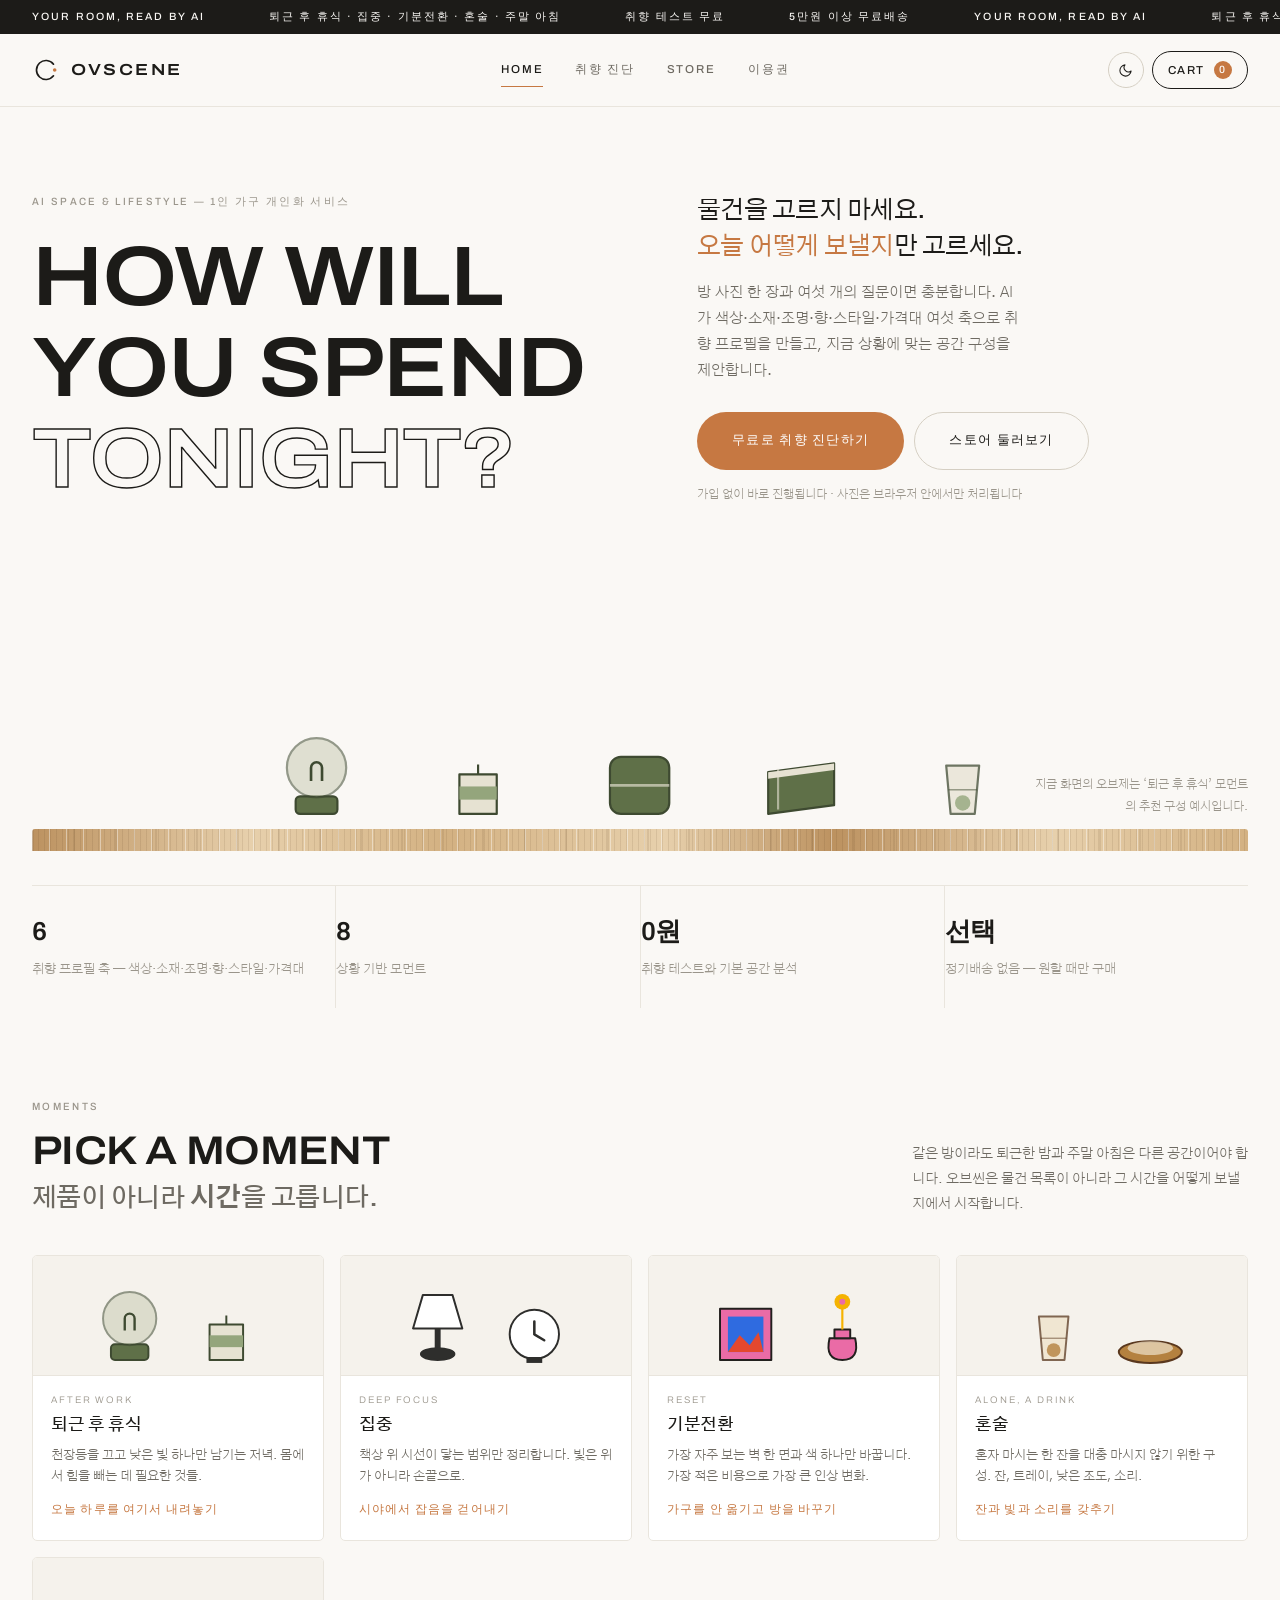
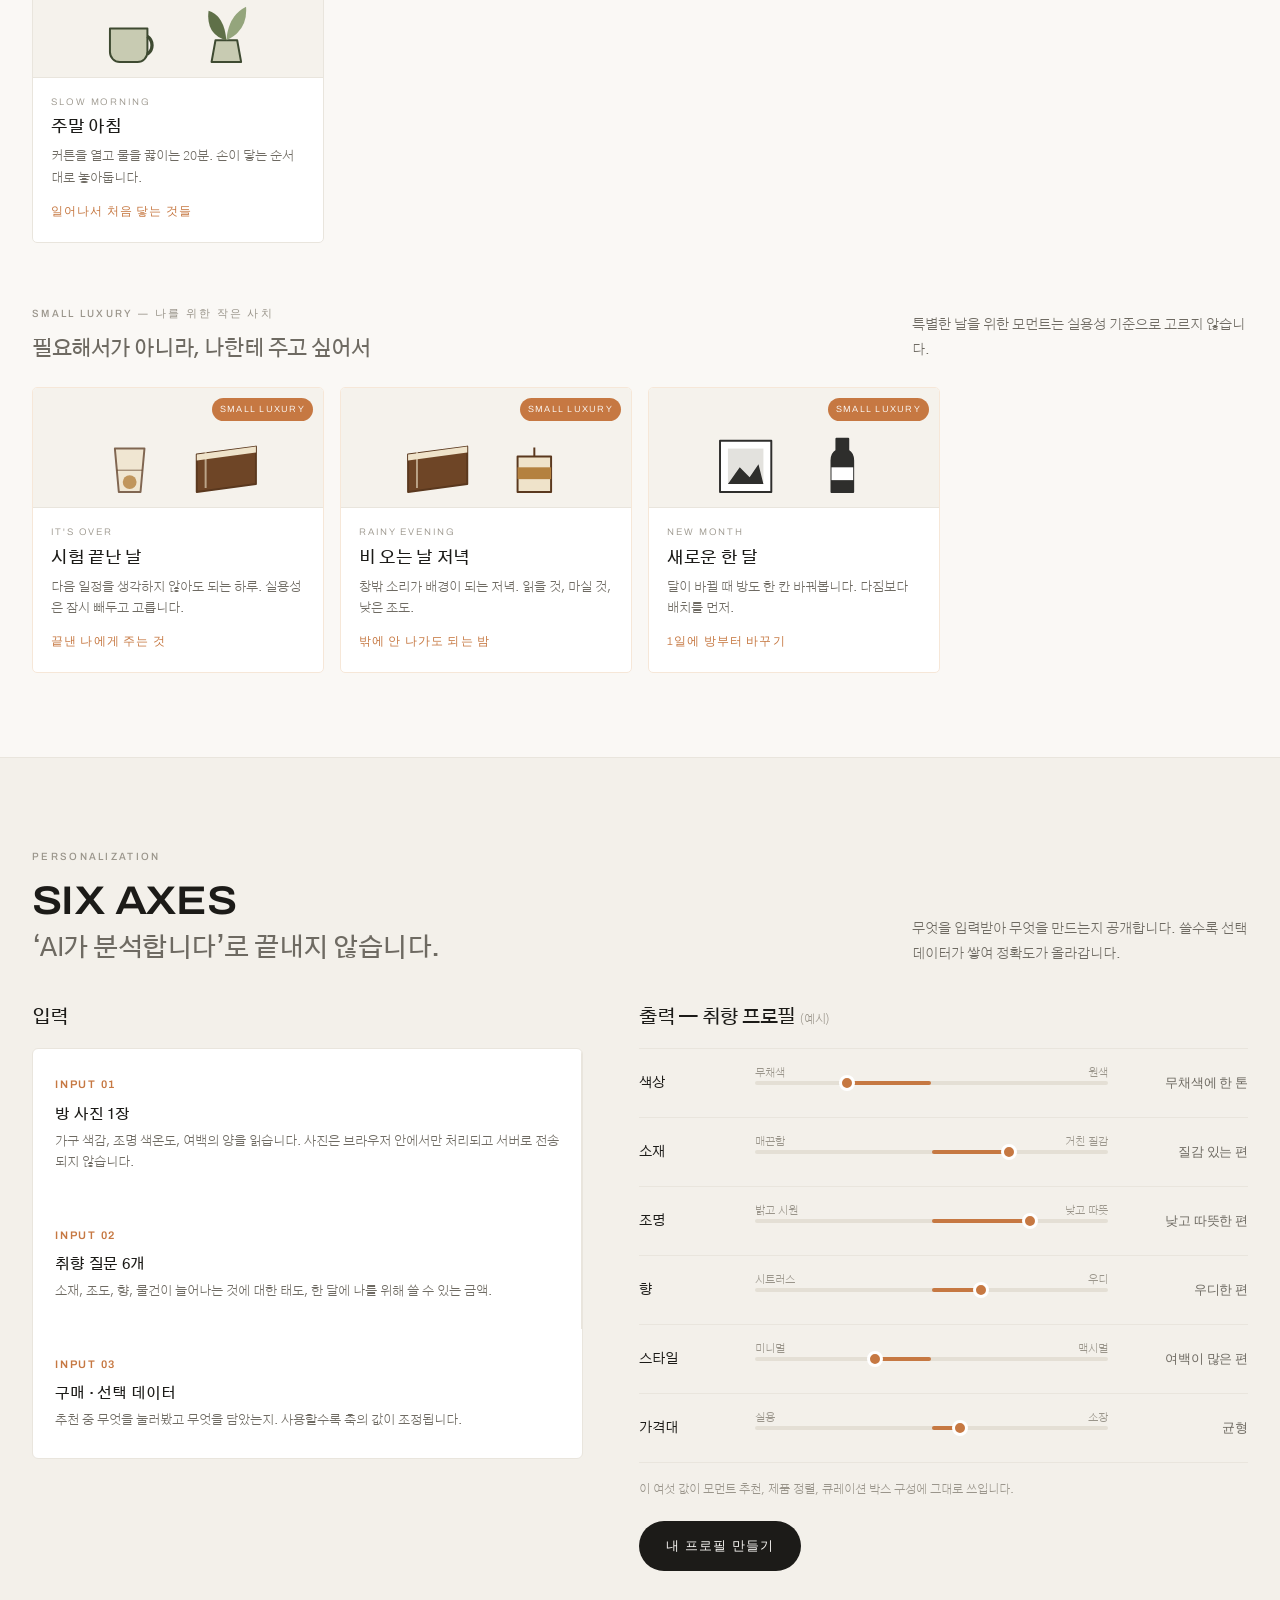
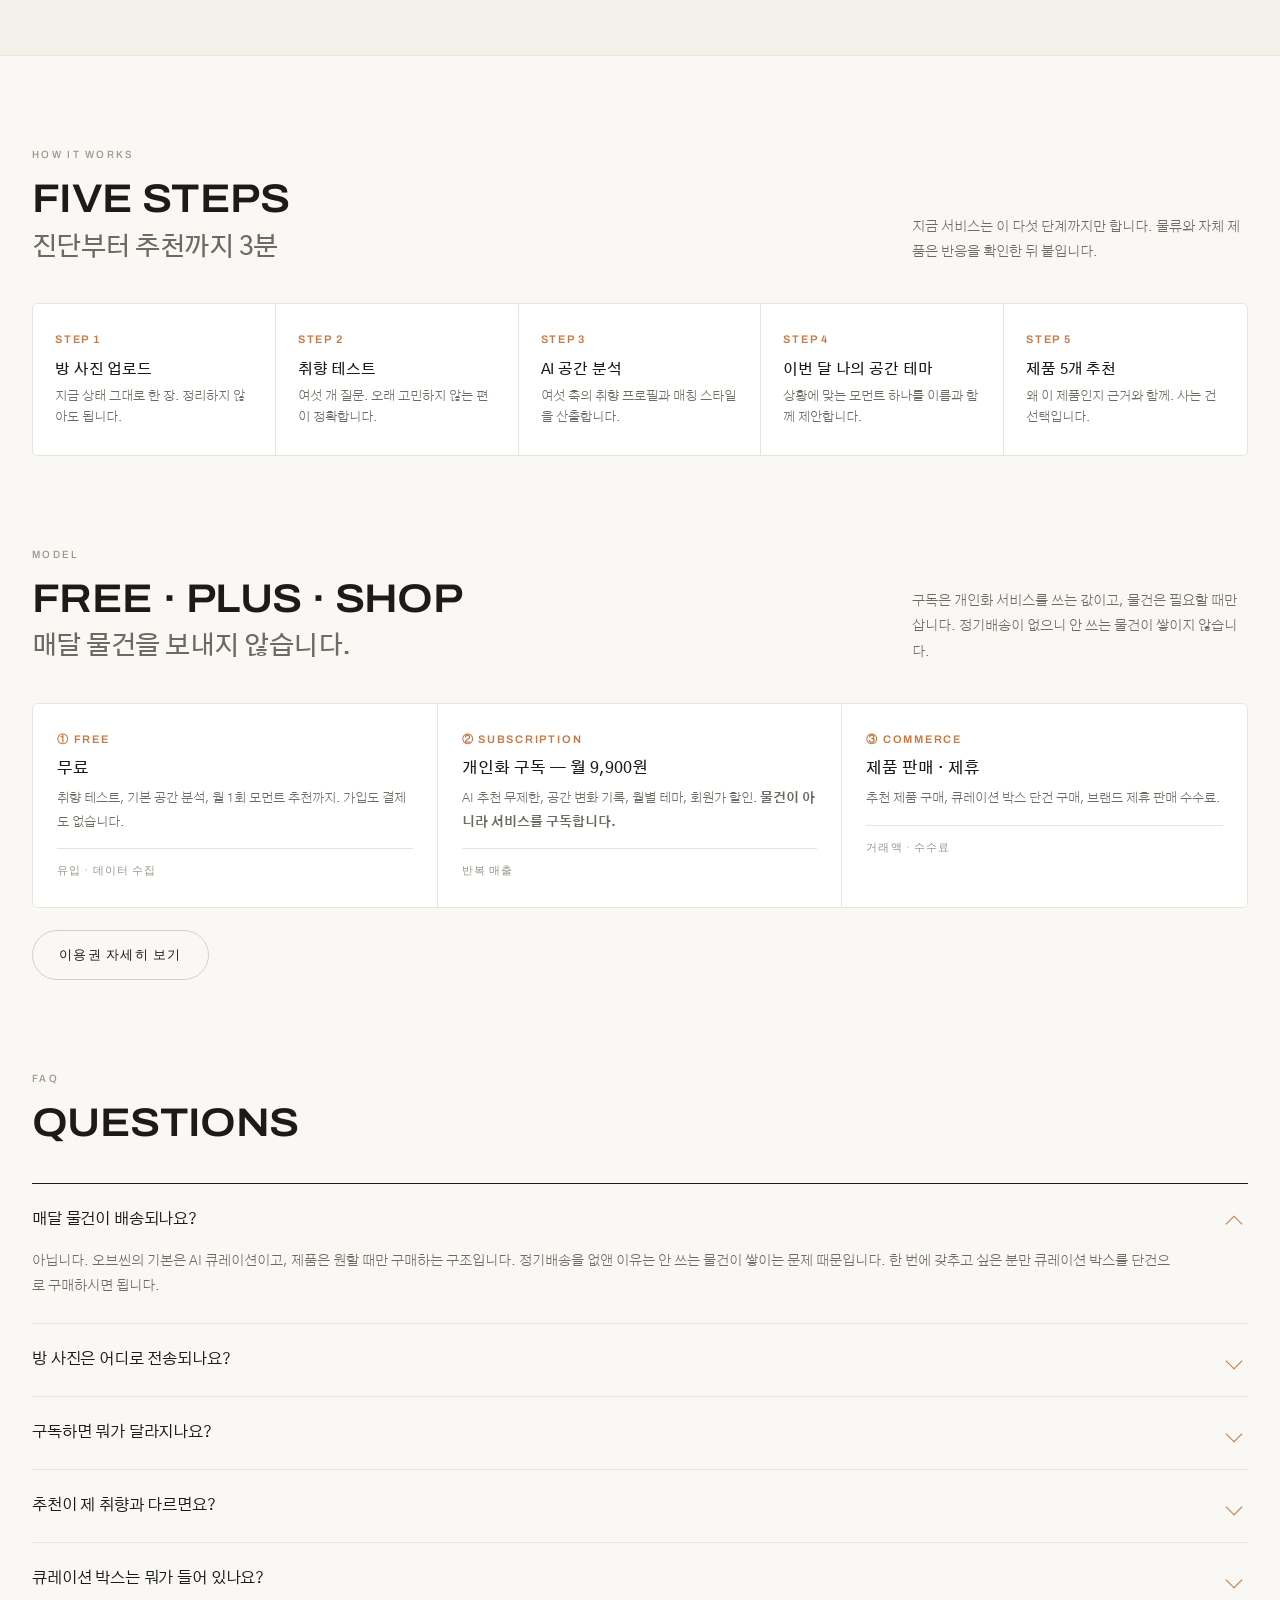
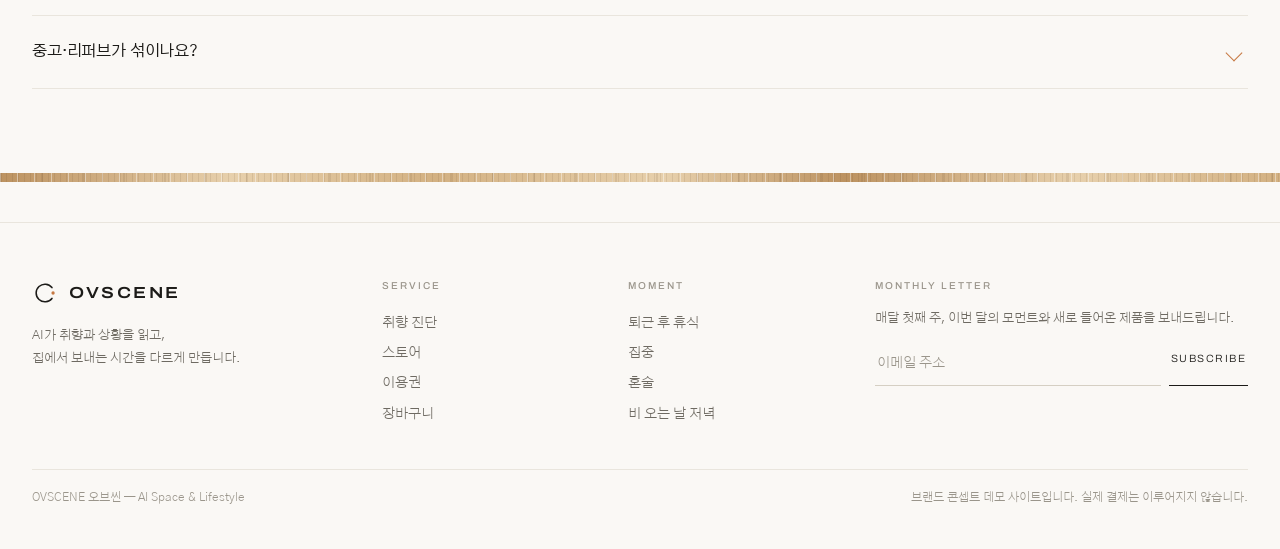
==== commit c419cd1e: "서비스 개념 전환 및 구매 흐름 페이지 분리 제품 큐레이션에서 AI 상황·취향 기반 공간 경험 서비스로 재정의.  - 상황 기반 모먼트 8종 도입 (일상 5 + 나를 위한 작은 사" ====
--- a/index.html
+++ b/index.html
@@ -3,16 +3,14 @@
 <head>
 <meta charset="utf-8">
 <meta name="viewport" content="width=device-width, initial-scale=1">
-<title>오브씬 OVSCENE — 테마만 고르세요, 구성은 랜덤입니다</title>
-<meta name="description" content="1인 가구를 위한 취향 기반 리빙 큐레이션. 모던·빈티지·키치·에코·메탈릭 다섯 테마 중 하나만 고르면, 검수를 마친 오브제가 매번 다른 조합으로 도착합니다.">
+<title>오브씬 OVSCENE — 집에서 보내는 시간을 다르게</title>
+<meta name="description" content="AI가 1인가구의 취향과 지금 상황을 분석해, 집에서 보내는 시간을 특별하게 만드는 개인화 공간·라이프스타일 서비스.">
 <meta name="theme-color" content="#FAF8F5">
-
 <meta property="og:type" content="website">
 <meta property="og:title" content="오브씬 OVSCENE">
-<meta property="og:description" content="테마만 고르세요. 안에 들어갈 오브제는 매번 랜덤입니다.">
+<meta property="og:description" content="퇴근 후 휴식, 혼술, 비 오는 날 저녁. 상황을 고르면 방이 그에 맞게 바뀝니다.">
 <meta property="og:image" content="assets/og.svg">
 <meta name="twitter:card" content="summary_large_image">
-
 <link rel="icon" href="assets/favicon.svg" type="image/svg+xml">
 <link rel="preconnect" href="https://fonts.googleapis.com">
 <link rel="preconnect" href="https://fonts.gstatic.com" crossorigin>
@@ -20,36 +18,37 @@
 <link rel="stylesheet" href="assets/styles.css">
 </head>
 <body>
-
 <a class="skip" href="#top">본문 바로가기</a>
 
 <div class="ticker" aria-hidden="true">
   <div class="ticker-track">
-    <span>Theme first, contents random</span><span>테마만 고르세요 · 구성은 매번 다릅니다</span>
-    <span>Modern · Vintage · Kitsch · Eco · Metallic</span><span>5만원 이상 무료배송</span>
-    <span>Theme first, contents random</span><span>테마만 고르세요 · 구성은 매번 다릅니다</span>
-    <span>Modern · Vintage · Kitsch · Eco · Metallic</span><span>5만원 이상 무료배송</span>
+    <span>Your room, read by AI</span><span>퇴근 후 휴식 · 집중 · 기분전환 · 혼술 · 주말 아침</span>
+    <span>취향 테스트 무료</span><span>5만원 이상 무료배송</span>
+    <span>Your room, read by AI</span><span>퇴근 후 휴식 · 집중 · 기분전환 · 혼술 · 주말 아침</span>
+    <span>취향 테스트 무료</span><span>5만원 이상 무료배송</span>
   </div>
 </div>
 
 <header class="nav">
   <div class="wrap nav-in">
-    <a class="brand" href="#top">
-      <svg width="28" height="28" viewBox="0 0 100 100" aria-label="오브씬">
+    <a class="brand" href="index.html">
+      <svg width="28" height="28" viewBox="0 0 100 100" aria-label="오브씬 홈">
         <path d="M76.8 70.9 A34 34 0 1 1 76.8 29.1" fill="none" stroke="currentColor" stroke-width="6" stroke-linecap="round"/>
         <circle cx="81" cy="50" r="6.4" fill="var(--amber)"/>
       </svg>
       <span class="brand-word">OVSCENE</span>
     </a>
     <nav class="menu" aria-label="주요 메뉴">
-      <a href="#roll">Random</a><a href="#themes">Theme</a><a href="#store">Store</a>
-      <a href="#plans">Plan</a><a href="#quality">Quality</a><a href="#faq">FAQ</a>
+      <a href="index.html" aria-current="page">Home</a>
+      <a href="analyze.html">취향 진단</a>
+      <a href="shop.html">Store</a>
+      <a href="plans.html">이용권</a>
     </nav>
     <div class="nav-r">
       <button class="iconb" id="themeBtn" aria-label="화면 테마 전환">
         <svg width="15" height="15" viewBox="0 0 24 24" fill="none" stroke="currentColor" stroke-width="1.7"><path d="M21 12.8A9 9 0 1 1 11.2 3a7 7 0 0 0 9.8 9.8Z" stroke-linejoin="round"/></svg>
       </button>
-      <button class="cartb" id="cartBtn">Cart <span class="cnt" id="cartCount">0</span></button>
+      <a class="cartb" href="cart.html">Cart <span class="cnt" id="cartCount">0</span></a>
     </div>
   </div>
 </header>
@@ -61,200 +60,200 @@
   <div class="wrap">
     <div class="hero-top">
       <div>
-        <span class="lbl">Objects for your scene — 1인 생활 오브제 큐레이션</span>
-        <h1 class="ttl" style="margin-top:18px">PICK A<br>THEME.<br><span class="out">NOT ITEMS.</span></h1>
-      </div>
-      <div>
-        <p class="hero-k kh">테마 다섯 개 중 하나만 고르세요.<br>안에 들어갈 오브제는 <span style="color:var(--amber)">매번 랜덤</span>입니다.</p>
-        <p class="hero-p">모던 · 빈티지 · 키치 · 에코 · 메탈릭. 테마별로 수십 종의 오브제 풀이 있고, 방 크기와 이미 가진 물건을 뺀 뒤 그 안에서 무작위로 뽑아 보냅니다.</p>
+        <span class="lbl">AI Space &amp; Lifestyle — 1인 가구 개인화 서비스</span>
+        <h1 class="ttl" style="margin-top:18px">HOW WILL<br>YOU SPEND<br><span class="out">TONIGHT?</span></h1>
+      </div>
+      <div>
+        <p class="hero-k kh">물건을 고르지 마세요.<br><span style="color:var(--amber)">오늘 어떻게 보낼지</span>만 고르세요.</p>
+        <p class="hero-p">방 사진 한 장과 여섯 개의 질문이면 충분합니다. AI가 색상·소재·조명·향·스타일·가격대 여섯 축으로 취향 프로필을 만들고, 지금 상황에 맞는 공간 구성을 제안합니다.</p>
         <div class="hero-cta">
-          <a class="btn btn-fill" href="#roll">구성 뽑아보기</a>
-          <a class="btn btn-line" href="#store">팩 둘러보기</a>
+          <a class="btn btn-amber btn-lg" href="analyze.html">무료로 취향 진단하기</a>
+          <a class="btn btn-line btn-lg" href="shop.html">스토어 둘러보기</a>
         </div>
+        <p class="tiny" style="margin-top:14px">가입 없이 바로 진행됩니다 · 사진은 브라우저 안에서만 처리됩니다</p>
       </div>
     </div>
 
     <div class="hero-shelf">
       <div class="hero-scene" id="heroScene"></div>
       <div class="wood shelf-plank"></div>
-      <p class="hero-note">위 오브제는 실제 뽑기 결과를 그대로 보여주는 예시입니다. 새로고침할 때마다 달라집니다.</p>
+      <p class="hero-note">지금 화면의 오브제는 ‘퇴근 후 휴식’ 모먼트의 추천 구성 예시입니다.</p>
     </div>
 
     <div class="stat-row" style="margin-top:34px">
-      <div class="stat"><b>5</b><span>테마 — 모던 · 빈티지 · 키치 · 에코 · 메탈릭</span></div>
-      <div class="stat"><b>210+</b><span>큐레이션 풀에 등록된 오브제</span></div>
-      <div class="stat"><b>4</b><span>한 박스에 담기는 오브제 수 (스탠다드)</span></div>
-      <div class="stat"><b>0</b><span>중복 배송된 조합 — 이력 기준 자동 제외</span></div>
-    </div>
-  </div>
-</section>
-
-<!-- ===== RANDOM ROLLER ===== -->
-<section class="sec" id="roll">
+      <div class="stat"><b>6</b><span>취향 프로필 축 — 색상·소재·조명·향·스타일·가격대</span></div>
+      <div class="stat"><b>8</b><span>상황 기반 모먼트</span></div>
+      <div class="stat"><b>0원</b><span>취향 테스트와 기본 공간 분석</span></div>
+      <div class="stat"><b>선택</b><span>정기배송 없음 — 원할 때만 구매</span></div>
+    </div>
+  </div>
+</section>
+
+<!-- ===== 모먼트 ===== -->
+<section class="sec">
   <div class="wrap">
     <div class="sec-hd">
       <div>
-        <span class="lbl">How it works — 01</span>
-        <h2 class="ttl" style="margin-top:10px">RANDOM BY DESIGN</h2>
-        <p class="kh" style="margin-top:8px;font-size:20px">구성은 매번 다릅니다. 테마는 그대로입니다.</p>
-      </div>
-      <p>같은 테마를 두 번 시켜도 같은 박스는 오지 않습니다. 테마가 톤을 보장하고, 랜덤이 발견을 만듭니다.</p>
-    </div>
-
-    <div class="roll">
-      <div class="roll-side">
-        <h3 class="kh">테마를 고르세요</h3>
-        <p>고르는 건 여기까지입니다.</p>
-        <div class="theme-list" id="themeList"></div>
-      </div>
-      <div class="roll-main">
-        <div class="roll-top">
+        <span class="lbl">Moments</span>
+        <h2 class="ttl" style="margin-top:10px">PICK A MOMENT</h2>
+        <p class="kh">제품이 아니라 <b>시간</b>을 고릅니다.</p>
+      </div>
+      <p>같은 방이라도 퇴근한 밤과 주말 아침은 다른 공간이어야 합니다. 오브씬은 물건 목록이 아니라 그 시간을 어떻게 보낼지에서 시작합니다.</p>
+    </div>
+    <div class="moments" id="momentsDaily"></div>
+
+    <div class="sec-hd" style="margin-top:56px;margin-bottom:24px">
+      <div>
+        <span class="lbl">Small Luxury — 나를 위한 작은 사치</span>
+        <p class="kh" style="font-size:21px;margin-top:8px">필요해서가 아니라, 나한테 주고 싶어서</p>
+      </div>
+      <p>특별한 날을 위한 모먼트는 실용성 기준으로 고르지 않습니다.</p>
+    </div>
+    <div class="moments" id="momentsSpecial"></div>
+  </div>
+</section>
+
+<!-- ===== AI 개인화 ===== -->
+<section class="sec" style="background:var(--bg-2);border-top:1px solid var(--line);border-bottom:1px solid var(--line)">
+  <div class="wrap">
+    <div class="sec-hd">
+      <div>
+        <span class="lbl">Personalization</span>
+        <h2 class="ttl" style="margin-top:10px">SIX AXES</h2>
+        <p class="kh">‘AI가 분석합니다’로 끝내지 않습니다.</p>
+      </div>
+      <p>무엇을 입력받아 무엇을 만드는지 공개합니다. 쓸수록 선택 데이터가 쌓여 정확도가 올라갑니다.</p>
+    </div>
+
+    <div style="display:grid;grid-template-columns:.95fr 1.05fr;gap:56px;align-items:start" class="pgrid">
+      <div>
+        <h3 class="kh" style="font-size:19px;margin-bottom:16px">입력</h3>
+        <div class="flow" style="grid-template-columns:1fr;border-radius:6px">
           <div>
-            <span class="lbl" id="rollEn">Modern</span>
-            <h3 class="kh" style="font-size:20px;margin-top:4px" id="rollKo">모던</h3>
+            <div class="fn">INPUT 01</div>
+            <h4>방 사진 1장</h4>
+            <p>가구 색감, 조명 색온도, 여백의 양을 읽습니다. 사진은 브라우저 안에서만 처리되고 서버로 전송되지 않습니다.</p>
           </div>
-          <span class="pool-chip">풀 <b id="poolN">46</b>종 중 <b>4</b>점 무작위 추출</span>
-        </div>
-        <div class="slots" id="slots"></div>
-        <div class="roll-foot">
-          <p class="note">등록하신 방 크기·보유 물건·비선호 품목은 추첨 전에 제외됩니다. 지난 배송과 겹치는 오브제도 자동으로 빠집니다.</p>
-          <div style="display:flex;gap:9px">
-            <button class="btn btn-line" id="rerollBtn">다시 뽑기</button>
-            <button class="btn btn-amber" id="rollAdd">이 테마로 구독</button>
+          <div>
+            <div class="fn">INPUT 02</div>
+            <h4>취향 질문 6개</h4>
+            <p>소재, 조도, 향, 물건이 늘어나는 것에 대한 태도, 한 달에 나를 위해 쓸 수 있는 금액.</p>
+          </div>
+          <div style="border-bottom:0">
+            <div class="fn">INPUT 03</div>
+            <h4>구매 · 선택 데이터</h4>
+            <p>추천 중 무엇을 눌러봤고 무엇을 담았는지. 사용할수록 축의 값이 조정됩니다.</p>
           </div>
         </div>
       </div>
-    </div>
-  </div>
-</section>
-
-<!-- ===== THEMES ===== -->
-<section class="sec" id="themes" style="padding-top:0">
+
+      <div>
+        <h3 class="kh" style="font-size:19px;margin-bottom:16px">출력 — 취향 프로필 <span class="tiny" style="font-weight:300">(예시)</span></h3>
+        <div class="profile" id="sampleProfile"></div>
+        <p class="tiny" style="margin-top:16px">이 여섯 값이 모먼트 추천, 제품 정렬, 큐레이션 박스 구성에 그대로 쓰입니다.</p>
+        <a class="btn btn-fill" href="analyze.html" style="margin-top:20px">내 프로필 만들기</a>
+      </div>
+    </div>
+  </div>
+</section>
+
+<!-- ===== MVP 흐름 ===== -->
+<section class="sec">
   <div class="wrap">
     <div class="sec-hd">
       <div>
-        <span class="lbl">How it works — 02</span>
-        <h2 class="ttl" style="margin-top:10px">FIVE THEMES</h2>
-        <p class="kh" style="margin-top:8px;font-size:20px">방의 톤을 정하는 다섯 갈래</p>
-      </div>
-      <p>테마는 색·소재·마감의 규칙입니다. 어떤 팩을 고르든 이 규칙 안에서 뽑힙니다.</p>
-    </div>
-    <div class="themes" id="themeCards"></div>
-  </div>
-</section>
-
-<!-- ===== STORE ===== -->
-<section class="sec" id="store" style="padding-top:0">
+        <span class="lbl">How it works</span>
+        <h2 class="ttl" style="margin-top:10px">FIVE STEPS</h2>
+        <p class="kh">진단부터 추천까지 3분</p>
+      </div>
+      <p>지금 서비스는 이 다섯 단계까지만 합니다. 물류와 자체 제품은 반응을 확인한 뒤 붙입니다.</p>
+    </div>
+    <div class="flow">
+      <div>
+        <div class="fn">STEP 1</div>
+        <h4>방 사진 업로드</h4>
+        <p>지금 상태 그대로 한 장. 정리하지 않아도 됩니다.</p>
+      </div>
+      <div>
+        <div class="fn">STEP 2</div>
+        <h4>취향 테스트</h4>
+        <p>여섯 개 질문. 오래 고민하지 않는 편이 정확합니다.</p>
+      </div>
+      <div>
+        <div class="fn">STEP 3</div>
+        <h4>AI 공간 분석</h4>
+        <p>여섯 축의 취향 프로필과 매칭 스타일을 산출합니다.</p>
+      </div>
+      <div>
+        <div class="fn">STEP 4</div>
+        <h4>이번 달 나의 공간 테마</h4>
+        <p>상황에 맞는 모먼트 하나를 이름과 함께 제안합니다.</p>
+      </div>
+      <div>
+        <div class="fn">STEP 5</div>
+        <h4>제품 5개 추천</h4>
+        <p>왜 이 제품인지 근거와 함께. 사는 건 선택입니다.</p>
+      </div>
+    </div>
+  </div>
+</section>
+
+<!-- ===== 3단계 모델 ===== -->
+<section class="sec" style="padding-top:0">
   <div class="wrap">
     <div class="sec-hd">
       <div>
-        <span class="lbl">Store</span>
-        <h2 class="ttl" style="margin-top:10px">PACKS</h2>
-        <p class="kh" style="margin-top:8px;font-size:20px">구독 없이 한 번만 받아볼 수도 있습니다.</p>
-      </div>
-      <p>모든 팩의 내용물은 선택한 테마 풀에서 무작위로 채워집니다. 카드의 이미지는 실제 뽑기 예시이며, 다시 뽑기 버튼으로 다른 조합을 볼 수 있습니다.</p>
-    </div>
-
-    <div class="store-bar">
-      <div class="tabs" id="tabs"></div>
-      <div class="tsel" id="tsel"><span class="lbl">Theme</span></div>
-    </div>
-    <div class="grid" id="grid"></div>
-  </div>
-</section>
-
-<!-- ===== PLANS ===== -->
-<section class="sec" id="plans" style="background:var(--bg-2);border-top:1px solid var(--line);border-bottom:1px solid var(--line)">
-  <div class="wrap">
-    <div class="sec-hd">
-      <div>
-        <span class="lbl">Subscription</span>
-        <h2 class="ttl" style="margin-top:10px">MONTHLY</h2>
-        <p class="kh" style="margin-top:8px;font-size:20px">매달 한 번, 방이 조금씩 바뀝니다.</p>
-      </div>
-      <p>테마는 언제든 바꿀 수 있고, 건너뛰기와 해지에 위약금이 없습니다.</p>
-    </div>
-    <div class="plans">
-      <div class="plan">
-        <span class="en">Light</span><h3 class="kh">라이트</h3>
-        <div class="amt">19,900<s>원 / 월</s></div>
-        <ul>
-          <li><em>2</em>점 · 소형 오브제 위주</li>
-          <li>테마 풀에서 무작위 추출</li>
-          <li>플레이리스트 + 배치 카드</li>
-          <li>월 1회 배송</li>
-        </ul>
-        <button class="btn btn-line" data-plan="라이트" data-price="19900">라이트 담기</button>
-      </div>
-      <div class="plan best">
-        <span class="en">Standard — Best</span><h3 class="kh">스탠다드</h3>
-        <div class="amt">39,900<s>원 / 월</s></div>
-        <ul>
-          <li><em>4</em>점 · 필수 / 취향 / 발견 / 디지털</li>
-          <li>비선호 품목 제외 후 추첨</li>
-          <li>방 사진 기반 색감 매칭</li>
-          <li>새 상품 2 · 검수 중고 2</li>
-        </ul>
-        <button class="btn btn-fill" data-plan="스탠다드" data-price="39900">스탠다드 담기</button>
-      </div>
-      <div class="plan">
-        <span class="en">Signature</span><h3 class="kh">시그니처</h3>
-        <div class="amt">69,900<s>원 / 월</s></div>
-        <ul>
-          <li><em>6</em>점 · 중형 오브제 포함</li>
-          <li>한정 · 빈티지 셀렉트 우선 배정</li>
-          <li>1:1 배치 코멘트</li>
-          <li>교환 1회 무료</li>
-        </ul>
-        <button class="btn btn-line" data-plan="시그니처" data-price="69900">시그니처 담기</button>
-      </div>
-    </div>
-  </div>
-</section>
-
-<!-- ===== QUALITY ===== -->
-<section class="sec" id="quality">
-  <div class="wrap">
-    <div class="sec-hd">
-      <div>
-        <span class="lbl">Quality</span>
-        <h2 class="ttl" style="margin-top:10px">CHECKED, NOT USED</h2>
-        <p class="kh" style="margin-top:8px;font-size:20px">랜덤이지만 아무거나는 아닙니다.</p>
-      </div>
-      <p>중고·리퍼브가 섞이는 게 불편하다면 ‘새 상품만’ 옵션을 선택할 수 있습니다.</p>
-    </div>
-    <div class="qc">
-      <div class="qcx"><div class="n">01</div><h4>선별</h4><p>브랜드·연식·상태 등급이 확인되는 물건만 풀에 등록합니다.</p></div>
-      <div class="qcx"><div class="n">02</div><h4>세척 · 소독</h4><p>소재별 세척 후 건조, 패브릭은 전문 세탁 처리합니다.</p></div>
-      <div class="qcx"><div class="n">03</div><h4>기능 점검</h4><p>조명·전자 제품은 통전과 연속 점등 테스트를 거칩니다.</p></div>
-      <div class="qcx"><div class="n">04</div><h4>상태 표기</h4><p>스크래치·변색 위치를 카드에 적어 함께 보냅니다.</p></div>
-      <div class="qcx"><div class="n">05</div><h4>교환 보장</h4><p>표기와 다르면 수령 후 7일 내 무료 교환·반품됩니다.</p></div>
-    </div>
+        <span class="lbl">Model</span>
+        <h2 class="ttl" style="margin-top:10px">FREE · PLUS · SHOP</h2>
+        <p class="kh">매달 물건을 보내지 않습니다.</p>
+      </div>
+      <p>구독은 개인화 서비스를 쓰는 값이고, 물건은 필요할 때만 삽니다. 정기배송이 없으니 안 쓰는 물건이 쌓이지 않습니다.</p>
+    </div>
+    <div class="rev">
+      <div>
+        <div class="rn">① FREE</div>
+        <h4>무료</h4>
+        <p>취향 테스트, 기본 공간 분석, 월 1회 모먼트 추천까지. 가입도 결제도 없습니다.</p>
+        <div class="share">유입 · 데이터 수집</div>
+      </div>
+      <div>
+        <div class="rn">② SUBSCRIPTION</div>
+        <h4>개인화 구독 — 월 9,900원</h4>
+        <p>AI 추천 무제한, 공간 변화 기록, 월별 테마, 회원가 할인. <b>물건이 아니라 서비스를 구독합니다.</b></p>
+        <div class="share">반복 매출</div>
+      </div>
+      <div>
+        <div class="rn">③ COMMERCE</div>
+        <h4>제품 판매 · 제휴</h4>
+        <p>추천 제품 구매, 큐레이션 박스 단건 구매, 브랜드 제휴 판매 수수료.</p>
+        <div class="share">거래액 · 수수료</div>
+      </div>
+    </div>
+    <p style="margin-top:22px"><a class="btn btn-line" href="plans.html">이용권 자세히 보기</a></p>
   </div>
 </section>
 
 <!-- ===== FAQ ===== -->
-<section class="sec" id="faq" style="padding-top:0">
-  <div class="wrap">
-    <div class="sec-hd">
-      <div><span class="lbl">FAQ</span><h2 class="ttl" style="margin-top:10px">QUESTIONS</h2></div>
-    </div>
+<section class="sec" style="padding-top:0">
+  <div class="wrap">
+    <div class="sec-hd"><div><span class="lbl">FAQ</span><h2 class="ttl" style="margin-top:10px">QUESTIONS</h2></div></div>
     <div class="faq">
-      <details open><summary>정말 무엇이 올지 모르나요?</summary>
-        <p class="ans">테마와 카테고리는 확정이고, 그 안의 개별 오브제만 무작위입니다. 예를 들어 ‘에코 · 조명 팩’을 고르면 조명이 온다는 건 확실하지만, 그게 라탄 갓 램프일지 리넨 셰이드일지는 열어봐야 압니다. 배송 3일 전에 미리보기를 보내드리고, 마음에 안 들면 한 번 다시 뽑을 수 있습니다.</p></details>
-      <details><summary>같은 게 또 오면 어떡하죠?</summary>
-        <p class="ans">지난 배송 이력에 있는 오브제는 추첨 풀에서 자동으로 제외됩니다. 가입할 때 등록한 보유 물건과 비선호 품목도 마찬가지입니다. 추첨은 남은 후보 안에서만 이루어집니다.</p></details>
-      <details><summary>테마를 바꿀 수 있나요?</summary>
-        <p class="ans">매달 결제일 5일 전까지 마이페이지에서 바꿀 수 있습니다. 모던으로 시작해 겨울에 빈티지로 넘어가는 분들이 많습니다.</p></details>
-      <details><summary>중고·리퍼브가 섞여 오나요?</summary>
-        <p class="ans">스탠다드 기준 절반입니다. 전 품목 검수·세척을 거치고 상태 등급을 카드에 적어 보냅니다. ‘새 상품만’ 옵션을 선택하면 가격이 조정된 새 상품 구성으로 받아볼 수 있습니다.</p></details>
-      <details><summary>방 사진은 꼭 보내야 하나요?</summary>
-        <p class="ans">선택 사항입니다. 다만 사진 한 장이 있으면 가구 색감과 조명 색온도를 맞추기 훨씬 정확해집니다. 사진은 큐레이션 목적 외에 사용하지 않습니다.</p></details>
-      <details><summary>가구 팩도 배송되나요?</summary>
-        <p class="ans">스툴·사이드테이블·플로어 조명처럼 1인 가구 방에 들어가는 소형 가구 위주입니다. 수도권은 지정일 배송, 그 외 지역은 택배로 나갑니다.</p></details>
-    </div>
-  </div>
-</section>
+      <details open><summary>매달 물건이 배송되나요?</summary>
+        <p class="ans">아닙니다. 오브씬의 기본은 AI 큐레이션이고, 제품은 원할 때만 구매하는 구조입니다. 정기배송을 없앤 이유는 안 쓰는 물건이 쌓이는 문제 때문입니다. 한 번에 갖추고 싶은 분만 큐레이션 박스를 단건으로 구매하시면 됩니다.</p></details>
+      <details><summary>방 사진은 어디로 전송되나요?</summary>
+        <p class="ans">전송되지 않습니다. 현재 버전에서는 사진이 브라우저 안에서만 처리되고 서버로 올라가지 않습니다. 화면을 닫으면 사라집니다.</p></details>
+      <details><summary>구독하면 뭐가 달라지나요?</summary>
+        <p class="ans">무료로도 취향 테스트와 기본 분석, 월 1회 모먼트 추천을 받을 수 있습니다. 구독은 추천 횟수 제한이 없어지고, 방의 변화가 기록으로 쌓이며, 제품을 회원가로 살 수 있습니다.</p></details>
+      <details><summary>추천이 제 취향과 다르면요?</summary>
+        <p class="ans">추천 결과에서 마음에 들지 않는 항목을 제외하면 그 선택이 프로필에 반영됩니다. 쓸수록 여섯 축의 값이 조정되어 정확도가 올라갑니다.</p></details>
+      <details><summary>큐레이션 박스는 뭐가 들어 있나요?</summary>
+        <p class="ans">카테고리는 확정이고 개별 품목만 프로필 기반으로 무작위 선정됩니다. 예를 들어 ‘퇴근 후 휴식’ 박스에는 조명·향·마실 것·읽을 것이 반드시 들어가지만, 어떤 조명일지는 열어봐야 압니다. 제외 요청한 품목과 이미 구매한 품목은 빠집니다.</p></details>
+      <details><summary>중고·리퍼브가 섞이나요?</summary>
+        <p class="ans">큐레이션 박스에 한해 검수를 마친 리퍼브가 일부 포함될 수 있고, 상태 등급을 카드에 적어 보냅니다. 단품 구매 제품은 모두 새 상품입니다.</p></details>
+    </div>
+  </div>
+</section>
+
 </main>
 
 <div class="wood wood-thin"></div>
@@ -262,50 +261,75 @@
   <div class="wrap">
     <div class="fgrid">
       <div>
-        <a class="brand" href="#top" style="margin-bottom:16px">
+        <a class="brand" href="index.html" style="margin-bottom:16px">
           <svg width="26" height="26" viewBox="0 0 100 100" aria-hidden="true">
             <path d="M76.8 70.9 A34 34 0 1 1 76.8 29.1" fill="none" stroke="currentColor" stroke-width="6" stroke-linecap="round"/>
             <circle cx="81" cy="50" r="6.4" fill="var(--amber)"/>
           </svg>
           <span class="brand-word">OVSCENE</span>
         </a>
-        <p style="font-size:13px;color:var(--text-2);max-width:30ch">필요한 것만 보내지만,<br>평범한 하루는 보내지 않아요.</p>
-      </div>
-      <div><h5>Shop</h5><ul>
-        <li><a href="#store">자취 스타터 팩</a></li><li><a href="#store">가구 팩</a></li>
-        <li><a href="#store">가정용품 팩</a></li><li><a href="#plans">구독 플랜</a></li></ul></div>
-      <div><h5>Theme</h5><ul>
-        <li><a href="#themes">모던 Modern</a></li><li><a href="#themes">빈티지 Vintage</a></li>
-        <li><a href="#themes">키치 Kitsch</a></li><li><a href="#themes">에코 Eco</a></li>
-        <li><a href="#themes">메탈릭 Metallic</a></li></ul></div>
-      <div>
-        <h5>Preview letter</h5>
-        <p style="font-size:12.5px;color:var(--text-2)">매달 첫째 주, 이번 달 풀에 새로 들어온 오브제를 먼저 보여드립니다.</p>
+        <p style="font-size:13px;color:var(--text-2);max-width:32ch">AI가 취향과 상황을 읽고,<br>집에서 보내는 시간을 다르게 만듭니다.</p>
+      </div>
+      <div><h5>Service</h5><ul>
+        <li><a href="analyze.html">취향 진단</a></li><li><a href="shop.html">스토어</a></li>
+        <li><a href="plans.html">이용권</a></li><li><a href="cart.html">장바구니</a></li></ul></div>
+      <div><h5>Moment</h5><ul>
+        <li><a href="shop.html?moment=rest">퇴근 후 휴식</a></li><li><a href="shop.html?moment=focus">집중</a></li>
+        <li><a href="shop.html?moment=drink">혼술</a></li><li><a href="shop.html?moment=rain">비 오는 날 저녁</a></li></ul></div>
+      <div>
+        <h5>Monthly letter</h5>
+        <p style="font-size:12.5px;color:var(--text-2)">매달 첫째 주, 이번 달의 모먼트와 새로 들어온 제품을 보내드립니다.</p>
         <form class="nlf" id="nl"><input type="email" placeholder="이메일 주소" aria-label="이메일 주소" required><button type="submit">Subscribe</button></form>
         <p id="nlMsg" style="font-size:11.5px;color:var(--amber);margin-top:8px"></p>
       </div>
     </div>
     <div class="fbot">
-      <span>OVSCENE 오브씬 — Objects for your scene</span>
+      <span>OVSCENE 오브씬 — AI Space &amp; Lifestyle</span>
       <span>브랜드 콘셉트 데모 사이트입니다. 실제 결제는 이루어지지 않습니다.</span>
     </div>
   </div>
 </footer>
 
-<div class="scrim" id="scrim"></div>
-<aside class="drawer" id="drawer" aria-label="장바구니" aria-hidden="true">
-  <div class="dh"><h3>Cart</h3>
-    <button class="iconb" id="closeCart" aria-label="닫기"><svg width="14" height="14" viewBox="0 0 24 24" stroke="currentColor" stroke-width="1.8"><path d="M5 5l14 14M19 5L5 19"/></svg></button>
-  </div>
-  <div class="dbody" id="cartBody"></div>
-  <div class="dfoot">
-    <div class="tot"><span style="font-size:13px">합계</span><span class="tv" id="cartTotal">0원</span></div>
-    <p class="sn">5만원 이상 무료배송 · 모든 팩의 내용물은 테마 풀에서 무작위 추출됩니다</p>
-    <button class="btn btn-fill" id="checkout">Checkout</button>
-  </div>
-</aside>
 <div class="toast" id="toast"></div>
 
-<script src="assets/app.js"></script>
+<script src="assets/data.js"></script>
+<script src="assets/common.js"></script>
+<script>
+(function () {
+  "use strict";
+  var $ = OVS.$;
+
+  /* 히어로 장면 */
+  var eco = OVS.styleById("eco");
+  $("#heroScene").innerHTML = OVS.scene(["globe", "candle", "cushion", "book", "glass"], eco, 900, 260, false);
+
+  /* 모먼트 카드 */
+  function momentCard(m) {
+    var st = OVS.styleById(m.style);
+    var types = { rest: ["globe", "candle"], focus: ["lampshade", "clock"], refresh: ["frame", "vase"],
+                  drink: ["glass", "tray"], morning: ["mug", "plant"], exam: ["glass", "book"],
+                  rain: ["book", "candle"], month: ["frame", "bottle"] }[m.id];
+    return '<a class="moment' + (m.kind === "special" ? " special" : "") + '" href="shop.html?moment=' + m.id + '">' +
+      (m.kind === "special" ? '<span class="badge">Small luxury</span>' : "") +
+      '<div class="mfig">' + OVS.scene(types, st, 300, 120, false) + "</div>" +
+      '<div class="mb"><div class="men">' + m.en + '</div><h3 class="kh">' + m.ko + "</h3>" +
+      "<p>" + m.desc + '</p><div class="tagline">' + m.line + "</div></div></a>";
+  }
+  $("#momentsDaily").innerHTML = OVS.MOMENTS.filter(function (m) { return m.kind === "daily"; }).map(momentCard).join("");
+  $("#momentsSpecial").innerHTML = OVS.MOMENTS.filter(function (m) { return m.kind === "special"; }).map(momentCard).join("");
+
+  /* 예시 취향 프로필 */
+  var sample = { color: 26, material: 72, light: 78, scent: 64, style: 34, budget: 58 };
+  $("#sampleProfile").innerHTML = OVS.AXES.map(function (a) {
+    var v = sample[a.id];
+    return '<div class="axis"><span class="an">' + a.ko + "</span>" +
+      '<div class="meter"><div class="poles"><span>' + a.left + "</span><span>" + a.right + "</span></div>" +
+      '<div class="track"></div>' +
+      '<div class="fillbar" style="left:' + Math.min(50, v) + "%;width:" + Math.abs(v - 50) + '%"></div>' +
+      '<div class="dot" style="left:' + v + '%"></div></div>' +
+      '<span class="aval">' + OVS.axisWord(a.id, v) + "</span></div>";
+  }).join("");
+})();
+</script>
 </body>
 </html>
--- a/assets/styles.css
+++ b/assets/styles.css
@@ -1,21 +1,22 @@
 /* ==========================================================
    OVSCENE — 오브씬
-   Objects for your scene
+   AI 공간·라이프스타일 개인화 서비스
    ========================================================== */
 
 /* ---------- reset ---------- */
 *{box-sizing:border-box}
 html,body{margin:0;padding:0}
-h1,h2,h3,h4,h5,p,figure,ul,ol{margin:0}
+h1,h2,h3,h4,h5,p,figure,ul,ol,fieldset{margin:0}
+fieldset{border:0;padding:0;min-width:0}
 ul,ol{padding:0;list-style:none}
 img,svg,video{display:block;max-width:100%}
 button,input,select,textarea{font:inherit;color:inherit}
 button{background:none;border:0;cursor:pointer;padding:0}
 a{color:inherit;text-decoration:none}
+table{border-collapse:collapse;width:100%}
 
 /* ---------- tokens ---------- */
 :root{
-  --paper:#FFFFFF;
   --bg:#FAF8F5;
   --bg-2:#F3F0EA;
   --card:#FFFFFF;
@@ -27,6 +28,8 @@
   --line-2:#D5CFC3;
   --amber:#C67842;
   --amber-soft:#F6E7D8;
+  --moss:#6E7F5C;
+  --good:#5F7048;
 
   --oak-1:#E7D0AC;
   --oak-2:#D3B182;
@@ -37,31 +40,36 @@
 
   --shelf:#D3B182;
   --art-bg:#F5F2EC;
+  --track:#E4DFD5;
   --shadow:0 1px 1px rgba(28,27,24,.03), 0 18px 40px -30px rgba(28,27,24,.45);
+  --shadow-lg:0 2px 4px rgba(28,27,24,.04), 0 30px 60px -34px rgba(28,27,24,.5);
 }
 @media (prefers-color-scheme: dark){
   :root:not([data-theme="light"]){
-    --paper:#232120; --bg:#1D1B1A; --bg-2:#262322; --card:#232120;
+    --bg:#1D1B1A; --bg-2:#262322; --card:#232120;
     --ink:#F2EFE9; --text:#F2EFE9; --text-2:#A8A29A; --text-3:#807B73;
     --line:#332F2C; --line-2:#453F3A; --amber:#E09355; --amber-soft:#3D2C1C;
+    --moss:#94A57C; --good:#94A57C;
     --oak-1:#8B6B45; --oak-2:#7A5C3A; --oak-3:#654B2E;
     --oak-line:rgba(0,0,0,.22); --oak-hi:rgba(255,235,205,.10); --oak-text:#F3E3CC;
-    --shelf:#7A5C3A; --art-bg:#2A2725;
+    --shelf:#7A5C3A; --art-bg:#2A2725; --track:#38332E;
     --shadow:0 1px 1px rgba(0,0,0,.3), 0 18px 40px -28px rgba(0,0,0,.9);
+    --shadow-lg:0 2px 4px rgba(0,0,0,.4), 0 30px 60px -30px rgba(0,0,0,1);
   }
 }
 :root[data-theme="dark"]{
-  --paper:#232120; --bg:#1D1B1A; --bg-2:#262322; --card:#232120;
+  --bg:#1D1B1A; --bg-2:#262322; --card:#232120;
   --ink:#F2EFE9; --text:#F2EFE9; --text-2:#A8A29A; --text-3:#807B73;
   --line:#332F2C; --line-2:#453F3A; --amber:#E09355; --amber-soft:#3D2C1C;
+  --moss:#94A57C; --good:#94A57C;
   --oak-1:#8B6B45; --oak-2:#7A5C3A; --oak-3:#654B2E;
   --oak-line:rgba(0,0,0,.22); --oak-hi:rgba(255,235,205,.10); --oak-text:#F3E3CC;
-  --shelf:#7A5C3A; --art-bg:#2A2725;
+  --shelf:#7A5C3A; --art-bg:#2A2725; --track:#38332E;
   --shadow:0 1px 1px rgba(0,0,0,.3), 0 18px 40px -28px rgba(0,0,0,.9);
+  --shadow-lg:0 2px 4px rgba(0,0,0,.4), 0 30px 60px -30px rgba(0,0,0,1);
 }
 
 /* ---------- base ---------- */
-html{scroll-behavior:smooth}
 body{
   background:var(--bg);color:var(--text);
   font-family:"Gothic A1","Apple SD Gothic Neo",system-ui,sans-serif;
@@ -69,26 +77,26 @@
 }
 h1,h2,h3,h4,h5{font-weight:500;line-height:1.4}
 :focus-visible{outline:2px solid var(--amber);outline-offset:3px}
-
-.skip{
-  position:absolute;left:-9999px;top:0;z-index:200;background:var(--ink);color:var(--bg);
-  padding:10px 18px;border-radius:0 0 4px 0;font-size:13px;
-}
+.skip{position:absolute;left:-9999px;top:0;z-index:200;background:var(--ink);color:var(--bg);padding:10px 18px;font-size:13px}
 .skip:focus{left:0}
 
-.lat{font-family:Archivo,"Helvetica Neue",Arial,sans-serif}
-.ttl{
-  font-family:Archivo,"Gothic A1",sans-serif;font-variation-settings:"wdth" 112;
-  font-weight:600;letter-spacing:-.015em;line-height:1.08;
-}
+.ttl{font-family:Archivo,"Gothic A1",sans-serif;font-variation-settings:"wdth" 112;font-weight:600;letter-spacing:-.015em;line-height:1.08}
 .kh{font-family:"Gothic A1",sans-serif;font-weight:500;letter-spacing:-.02em;line-height:1.42}
-.lbl{
-  font-family:Archivo,sans-serif;font-variation-settings:"wdth" 92;
-  font-size:10.5px;font-weight:500;letter-spacing:.22em;text-transform:uppercase;color:var(--text-3);
-}
+.lbl{font-family:Archivo,sans-serif;font-variation-settings:"wdth" 92;font-size:10.5px;font-weight:500;letter-spacing:.22em;text-transform:uppercase;color:var(--text-3)}
+.num{font-family:Archivo,sans-serif;font-variant-numeric:tabular-nums;font-weight:500}
 .wrap{max-width:1280px;margin:0 auto;padding:0 32px}
-
-/* ---------- wood material ---------- */
+.wrap-n{max-width:940px;margin:0 auto;padding:0 32px}
+.muted{color:var(--text-2)}
+.tiny{font-size:12px;color:var(--text-3)}
+
+/* ---------- page transition ---------- */
+@keyframes pageIn{from{opacity:0;transform:translateY(10px)}to{opacity:1;transform:none}}
+main{animation:pageIn .38s cubic-bezier(.2,.7,.3,1) both}
+@keyframes pop{from{opacity:0;transform:translateY(9px)}to{opacity:1;transform:none}}
+.anim{animation:pop .34s cubic-bezier(.2,.7,.3,1) both}
+@media (prefers-reduced-motion:reduce){main,.anim{animation:none}}
+
+/* ---------- wood ---------- */
 .wood{
   background-color:var(--oak-2);
   background-image:
@@ -102,7 +110,7 @@
 
 /* ---------- ticker ---------- */
 .ticker{background:var(--ink);color:var(--bg);overflow:hidden;height:34px;display:flex;align-items:center}
-.ticker-track{display:flex;gap:64px;white-space:nowrap;animation:slide 34s linear infinite;padding-left:32px}
+.ticker-track{display:flex;gap:64px;white-space:nowrap;animation:slide 36s linear infinite;padding-left:32px}
 .ticker span{font-family:Archivo,sans-serif;font-size:10.5px;letter-spacing:.2em;text-transform:uppercase;font-weight:500}
 @keyframes slide{from{transform:translateX(0)}to{transform:translateX(-50%)}}
 @media (prefers-reduced-motion:reduce){.ticker-track{animation:none}}
@@ -112,9 +120,10 @@
 .nav-in{display:flex;align-items:center;height:72px;gap:40px}
 .brand{display:flex;align-items:center;gap:11px}
 .brand-word{font-family:Archivo,sans-serif;font-variation-settings:"wdth" 118;font-weight:600;letter-spacing:.16em;font-size:16px}
-.menu{display:flex;gap:34px;margin:0 auto}
+.menu{display:flex;gap:32px;margin:0 auto}
 .menu a{font-family:Archivo,sans-serif;font-size:11.5px;letter-spacing:.16em;text-transform:uppercase;font-weight:500;color:var(--text-2);padding:6px 0;border-bottom:1.5px solid transparent;transition:.2s}
-.menu a:hover{color:var(--text);border-color:var(--amber)}
+.menu a:hover{color:var(--text)}
+.menu a[aria-current="page"]{color:var(--text);border-color:var(--amber)}
 .nav-r{display:flex;align-items:center;gap:8px}
 .iconb{width:36px;height:36px;display:grid;place-items:center;border-radius:50%;border:1px solid var(--line-2);transition:.2s}
 .iconb:hover{border-color:var(--amber);color:var(--amber)}
@@ -122,136 +131,241 @@
 .cartb:hover{background:var(--ink);color:var(--bg)}
 .cnt{font-family:Archivo,sans-serif;font-size:10.5px;background:var(--amber);color:#fff;min-width:18px;height:18px;border-radius:999px;display:grid;place-items:center;padding:0 5px}
 
-/* ---------- hero ---------- */
-.hero{padding:64px 0 0;overflow:hidden}
-.hero-top{display:grid;grid-template-columns:1.05fr .95fr;gap:56px;align-items:end}
-.hero h1{font-size:clamp(46px,7.4vw,96px)}
-.hero h1 .out{-webkit-text-stroke:1.4px var(--text);color:transparent}
-.hero-k{font-size:clamp(19px,2.2vw,26px);margin-top:22px;letter-spacing:-.03em;font-weight:400}
-.hero-p{color:var(--text-2);margin-top:16px;max-width:40ch;font-size:14.5px}
-.hero-cta{display:flex;gap:10px;margin-top:28px;flex-wrap:wrap}
-.btn{display:inline-flex;align-items:center;gap:9px;border-radius:999px;padding:13px 26px;font-size:12.5px;letter-spacing:.1em;font-family:Archivo,sans-serif;font-weight:500;text-transform:uppercase;transition:.2s}
+/* ---------- buttons ---------- */
+.btn{display:inline-flex;align-items:center;justify-content:center;gap:9px;border-radius:999px;padding:13px 26px;font-size:12.5px;letter-spacing:.1em;font-family:Archivo,sans-serif;font-weight:500;text-transform:uppercase;transition:.2s;border:1px solid transparent}
 .btn-fill{background:var(--ink);color:var(--bg)}
 .btn-fill:hover{background:var(--amber);color:#fff}
-.btn-line{border:1px solid var(--line-2);color:var(--text)}
+.btn-line{border-color:var(--line-2);color:var(--text)}
 .btn-line:hover{border-color:var(--ink)}
 .btn-amber{background:var(--amber);color:#fff}
 .btn-amber:hover{filter:brightness(.93)}
-
+.btn-lg{padding:16px 34px;font-size:13px}
+.btn-block{width:100%}
+.btn[disabled]{opacity:.4;cursor:not-allowed}
+
+/* ---------- section heads ---------- */
+.sec{padding:84px 0}
+.sec-sm{padding:56px 0}
+.sec-hd{display:flex;justify-content:space-between;align-items:flex-end;gap:32px;flex-wrap:wrap;margin-bottom:38px}
+.sec-hd h2{font-size:clamp(26px,3.2vw,40px)}
+.sec-hd .kh{font-size:clamp(19px,2.2vw,26px);margin-top:8px}
+.sec-hd p{color:var(--text-2);font-size:14px;max-width:42ch}
+
+/* ---------- breadcrumb / steps ---------- */
+.crumb{display:flex;align-items:center;gap:9px;font-family:Archivo,sans-serif;font-size:10.5px;letter-spacing:.16em;text-transform:uppercase;color:var(--text-3);padding:22px 0}
+.crumb a:hover{color:var(--amber)}
+.crumb i{font-style:normal;opacity:.5}
+.steps{display:flex;gap:0;border-top:1px solid var(--line);border-bottom:1px solid var(--line);margin-bottom:40px}
+.steps div{flex:1;padding:16px 4px;text-align:center;font-family:Archivo,sans-serif;font-size:10.5px;letter-spacing:.16em;text-transform:uppercase;color:var(--text-3);border-right:1px solid var(--line);position:relative}
+.steps div:last-child{border-right:0}
+.steps div[aria-current="step"]{color:var(--text)}
+.steps div[aria-current="step"]::after{content:"";position:absolute;left:0;right:0;bottom:-1px;height:2px;background:var(--amber)}
+.steps b{font-weight:600;margin-right:7px;color:var(--amber)}
+
+/* ---------- hero (home) ---------- */
+.hero{padding:64px 0 0;overflow:hidden}
+.hero-top{display:grid;grid-template-columns:1.05fr .95fr;gap:56px;align-items:end}
+.hero h1{font-size:clamp(42px,6.6vw,86px)}
+.hero h1 .out{-webkit-text-stroke:1.4px var(--text);color:transparent}
+.hero-k{font-size:clamp(18px,2.1vw,25px);margin-top:22px;letter-spacing:-.03em;font-weight:400}
+.hero-p{color:var(--text-2);margin-top:16px;max-width:41ch;font-size:14.5px}
+.hero-cta{display:flex;gap:10px;margin-top:28px;flex-wrap:wrap}
 .hero-shelf{margin-top:44px;position:relative}
 .shelf-plank{border-radius:3px 3px 0 0;height:22px}
-.hero-scene{position:relative;height:290px;display:flex;align-items:flex-end;justify-content:center}
+.hero-scene{position:relative;height:280px;display:flex;align-items:flex-end;justify-content:center}
 .hero-scene svg{height:100%}
-.hero-note{position:absolute;right:0;bottom:34px;max-width:210px;text-align:right;font-size:12px;color:var(--text-3)}
+.hero-note{position:absolute;right:0;bottom:34px;max-width:220px;text-align:right;font-size:12px;color:var(--text-3)}
 .stat-row{display:flex;border-top:1px solid var(--line)}
 .stat{flex:1;padding:22px 24px 26px 0;border-right:1px solid var(--line)}
 .stat:last-child{border-right:0}
-.stat b{display:block;font-family:Archivo,sans-serif;font-size:26px;font-weight:600;letter-spacing:-.02em;font-variation-settings:"wdth" 108}
+.stat b{display:block;font-family:Archivo,sans-serif;font-size:26px;font-weight:600;letter-spacing:-.02em}
 .stat span{font-size:12.5px;color:var(--text-3)}
 
-/* ---------- sections ---------- */
-.sec{padding:84px 0}
-.sec-hd{display:flex;justify-content:space-between;align-items:flex-end;gap:32px;flex-wrap:wrap;margin-bottom:38px}
-.sec-hd h2{font-size:clamp(26px,3.2vw,40px)}
-.sec-hd .kh{font-size:clamp(20px,2.3vw,27px);margin-top:6px}
-.sec-hd p{color:var(--text-2);font-size:14px;max-width:42ch}
-
-/* ---------- random roller ---------- */
-.roll{display:grid;grid-template-columns:300px 1fr;border:1px solid var(--line);border-radius:5px;overflow:hidden;background:var(--card)}
-.roll-side{padding:30px;border-right:1px solid var(--line);background:var(--bg-2)}
-.roll-side h3{font-size:17px;letter-spacing:-.02em}
-.roll-side p{font-size:13px;color:var(--text-2);margin-top:8px}
-.theme-list{display:flex;flex-direction:column;gap:5px;margin-top:22px}
-.tbtn{display:flex;align-items:center;gap:11px;padding:9px 12px;border-radius:4px;border:1px solid transparent;transition:.18s;text-align:left;width:100%}
-.tbtn:hover{background:var(--card)}
-.tbtn[aria-pressed="true"]{background:var(--card);border-color:var(--line-2);box-shadow:var(--shadow)}
-.sw{display:flex;flex-shrink:0}
-.sw i{width:11px;height:22px;display:block}
-.tbtn .tn{font-size:13.5px;font-weight:400}
-.tbtn .te{font-family:Archivo,sans-serif;font-size:9.5px;letter-spacing:.16em;text-transform:uppercase;color:var(--text-3);display:block;line-height:1.2}
-.roll-main{padding:30px 34px 26px;display:flex;flex-direction:column}
-.roll-top{display:flex;justify-content:space-between;align-items:flex-start;gap:20px;flex-wrap:wrap;margin-bottom:20px}
-.pool-chip{display:inline-flex;align-items:center;gap:8px;border:1px dashed var(--line-2);border-radius:999px;padding:6px 14px;font-size:11.5px;color:var(--text-2)}
-.pool-chip b{font-family:Archivo,sans-serif;font-weight:600;color:var(--amber)}
-.slots{display:grid;grid-template-columns:repeat(4,1fr);gap:14px;flex:1}
-.slot{border:1px solid var(--line);border-radius:4px;padding:16px;display:flex;flex-direction:column;background:var(--bg)}
-.slot .sk{font-family:Archivo,sans-serif;font-size:9.5px;letter-spacing:.18em;text-transform:uppercase;color:var(--amber);margin-bottom:10px}
-.slot .sv{font-size:14px;font-weight:400;letter-spacing:-.01em}
-.slot .sd{font-size:11.5px;color:var(--text-3);margin-top:5px;line-height:1.6}
-.slot-fig{height:64px;margin-bottom:12px}
-.roll-foot{display:flex;justify-content:space-between;align-items:center;gap:16px;margin-top:22px;padding-top:18px;border-top:1px solid var(--line);flex-wrap:wrap}
-.roll-foot .note{font-size:11.5px;color:var(--text-3);max-width:44ch}
-@keyframes pop{from{opacity:0;transform:translateY(9px)}to{opacity:1;transform:none}}
-.anim{animation:pop .34s cubic-bezier(.2,.7,.3,1) both}
-@media (prefers-reduced-motion:reduce){.anim{animation:none}}
-
-/* ---------- theme cards ---------- */
-.themes{display:grid;grid-template-columns:repeat(5,1fr);gap:16px}
-.tcard{border:1px solid var(--line);border-radius:5px;overflow:hidden;background:var(--card);display:flex;flex-direction:column;transition:.22s}
-.tcard:hover{transform:translateY(-3px);box-shadow:var(--shadow)}
-.tcard .band{height:88px;display:flex}
-.tcard .band i{flex:1}
-.tcard .tb{padding:18px 18px 20px}
-.tcard h4{font-size:16px;letter-spacing:-.02em}
-.tcard .en{font-family:Archivo,sans-serif;font-size:9.5px;letter-spacing:.2em;text-transform:uppercase;color:var(--text-3);margin-bottom:7px}
-.tcard p{font-size:12.5px;color:var(--text-2);margin-top:8px;line-height:1.7}
-.tcard .kw{font-family:Archivo,sans-serif;font-size:10px;letter-spacing:.1em;color:var(--text-3);margin-top:12px;padding-top:11px;border-top:1px solid var(--line);text-transform:uppercase}
-
-/* ---------- store ---------- */
-.store-bar{display:flex;justify-content:space-between;align-items:center;gap:20px;flex-wrap:wrap;padding-bottom:16px;border-bottom:1px solid var(--ink);margin-bottom:26px}
-.tabs{display:flex;gap:22px;flex-wrap:wrap}
+/* ---------- moments ---------- */
+.moments{display:grid;grid-template-columns:repeat(4,1fr);gap:16px}
+.moment{
+  border:1px solid var(--line);border-radius:5px;background:var(--card);padding:0;overflow:hidden;
+  display:flex;flex-direction:column;text-align:left;transition:.22s;position:relative;
+}
+.moment:hover{transform:translateY(-3px);box-shadow:var(--shadow);border-color:var(--line-2)}
+.moment .mfig{height:120px;background:var(--art-bg);border-bottom:1px solid var(--line)}
+.moment .mfig svg{width:100%;height:100%}
+.moment .mb{padding:16px 18px 20px}
+.moment .men{font-family:Archivo,sans-serif;font-size:9.5px;letter-spacing:.2em;text-transform:uppercase;color:var(--text-3)}
+.moment h3{font-size:16.5px;margin-top:5px;letter-spacing:-.02em}
+.moment p{font-size:12.5px;color:var(--text-2);margin-top:7px;line-height:1.7}
+.moment .tagline{margin-top:12px;font-size:11.5px;color:var(--amber);font-family:Archivo,sans-serif;letter-spacing:.1em;text-transform:uppercase}
+.moment.special{border-color:var(--amber-soft)}
+.moment .badge{position:absolute;top:10px;right:10px;background:var(--amber);color:#fff;font-family:Archivo,sans-serif;font-size:9px;letter-spacing:.14em;text-transform:uppercase;padding:3px 8px;border-radius:999px}
+
+/* ---------- flow (MVP) ---------- */
+.flow{display:grid;grid-template-columns:repeat(5,1fr);gap:0;border:1px solid var(--line);border-radius:5px;overflow:hidden;background:var(--card)}
+.flow > div{padding:26px 22px;border-right:1px solid var(--line);position:relative}
+.flow > div:last-child{border-right:0}
+.flow .fn{font-family:Archivo,sans-serif;font-size:11px;letter-spacing:.16em;color:var(--amber);font-weight:600}
+.flow h4{font-size:15px;margin:9px 0 6px;font-weight:500;letter-spacing:-.01em}
+.flow p{font-size:12.5px;color:var(--text-2);line-height:1.7}
+.flow .ficon{color:var(--text-3);margin-bottom:14px}
+
+/* ---------- profile meters ---------- */
+.profile{display:grid;gap:0;border-top:1px solid var(--line)}
+.axis{display:grid;grid-template-columns:96px 1fr 120px;gap:20px;align-items:center;padding:17px 0;border-bottom:1px solid var(--line)}
+.axis .an{font-size:13.5px;font-weight:400}
+.axis .aval{font-family:Archivo,sans-serif;font-size:12.5px;color:var(--text-2);text-align:right;letter-spacing:-.01em}
+.meter{position:relative;height:34px}
+.meter .track{position:absolute;left:0;right:0;top:15px;height:4px;background:var(--track);border-radius:999px}
+.meter .fillbar{position:absolute;top:15px;height:4px;background:var(--amber);border-radius:999px;transition:width .6s cubic-bezier(.2,.7,.3,1),left .6s cubic-bezier(.2,.7,.3,1)}
+.meter .dot{position:absolute;top:9px;width:16px;height:16px;border-radius:50%;background:var(--amber);border:3px solid var(--card);margin-left:-8px;transition:left .6s cubic-bezier(.2,.7,.3,1)}
+.meter .poles{position:absolute;left:0;right:0;top:-3px;display:flex;justify-content:space-between;font-size:11px;color:var(--text-3)}
+@media (prefers-reduced-motion:reduce){.meter .fillbar,.meter .dot{transition:none}}
+
+/* ---------- analyze flow ---------- */
+.stage{display:none}
+.stage.on{display:block;animation:pop .4s cubic-bezier(.2,.7,.3,1) both}
+.drop{
+  border:1.5px dashed var(--line-2);border-radius:6px;background:var(--bg-2);
+  padding:52px 28px;text-align:center;transition:.2s;cursor:pointer;display:block;
+}
+.drop:hover,.drop.over{border-color:var(--amber);background:var(--amber-soft)}
+.drop .di{color:var(--text-3);margin:0 auto 16px}
+.drop h4{font-size:16px;letter-spacing:-.02em}
+.drop p{font-size:12.5px;color:var(--text-3);margin-top:7px}
+.preview{position:relative;border:1px solid var(--line);border-radius:6px;overflow:hidden;background:var(--art-bg)}
+.preview img{width:100%;max-height:340px;object-fit:cover}
+.preview .rmimg{position:absolute;top:10px;right:10px;background:var(--card);border:1px solid var(--line-2);border-radius:999px;padding:6px 13px;font-size:11.5px}
+.qcard{border:1px solid var(--line);border-radius:6px;background:var(--card);padding:28px 30px;margin-bottom:16px}
+.qcard legend{font-size:17px;letter-spacing:-.02em;font-weight:500;padding:0;margin-bottom:4px}
+.qcard .qh{font-size:12.5px;color:var(--text-3);margin-bottom:18px}
+.opts{display:grid;grid-template-columns:repeat(4,1fr);gap:10px}
+.opt{
+  border:1px solid var(--line-2);border-radius:5px;padding:15px 14px;text-align:left;transition:.16s;
+  background:var(--bg);font-size:13.5px;line-height:1.55;
+}
+.opt:hover{border-color:var(--amber)}
+.opt[aria-pressed="true"]{border-color:var(--amber);background:var(--amber-soft);color:var(--text)}
+.opt small{display:block;font-size:11.5px;color:var(--text-3);margin-top:3px}
+.opt[aria-pressed="true"] small{color:var(--text-2)}
+.prog{height:3px;background:var(--track);border-radius:999px;overflow:hidden;margin-bottom:26px}
+.prog i{display:block;height:100%;background:var(--amber);transition:width .35s ease}
+.analyzing{text-align:center;padding:90px 20px}
+.analyzing .ring{width:54px;height:54px;margin:0 auto 26px;border:2px solid var(--track);border-top-color:var(--amber);border-radius:50%;animation:spin .9s linear infinite}
+@keyframes spin{to{transform:rotate(360deg)}}
+@media (prefers-reduced-motion:reduce){.analyzing .ring{animation:none}}
+.analyzing .logline{font-family:Archivo,sans-serif;font-size:12px;letter-spacing:.14em;text-transform:uppercase;color:var(--text-3)}
+
+.result-hd{display:grid;grid-template-columns:1.1fr .9fr;gap:44px;align-items:center;padding:34px 0 44px;border-bottom:1px solid var(--line)}
+.themechip{display:inline-flex;align-items:center;gap:10px;border:1px solid var(--line-2);border-radius:999px;padding:7px 16px;font-size:13px}
+.themechip .sw{display:flex;border-radius:3px;overflow:hidden}
+.themechip .sw i{width:12px;height:16px;display:block}
+
+/* ---------- product grid ---------- */
+.filters{display:flex;justify-content:space-between;align-items:center;gap:20px;flex-wrap:wrap;padding-bottom:16px;border-bottom:1px solid var(--ink);margin-bottom:28px}
+.tabs{display:flex;gap:20px;flex-wrap:wrap}
 .tab{font-family:Archivo,sans-serif;font-size:11.5px;letter-spacing:.14em;text-transform:uppercase;font-weight:500;color:var(--text-3);padding-bottom:2px;border-bottom:1.5px solid transparent;transition:.18s}
 .tab:hover{color:var(--text)}
 .tab[aria-pressed="true"]{color:var(--text);border-color:var(--amber)}
-.tsel{display:flex;align-items:center;gap:7px}
-.tsel .lbl{margin-right:4px}
-.tdot{width:26px;height:26px;border-radius:50%;border:1px solid var(--line-2);display:grid;place-items:center;transition:.18s}
-.tdot i{width:14px;height:14px;border-radius:50%;display:block}
-.tdot[aria-pressed="true"]{border-color:var(--ink);transform:scale(1.08)}
+select.sortsel{background:var(--card);border:1px solid var(--line-2);border-radius:4px;padding:7px 11px;font-size:12.5px}
 
 .grid{display:grid;grid-template-columns:repeat(4,1fr);gap:40px 22px}
 .pcard{display:flex;flex-direction:column}
-.pfig{position:relative;border-radius:4px;overflow:hidden;background:var(--art-bg);aspect-ratio:4/3;border:1px solid var(--line)}
+.pfig{position:relative;border-radius:4px;overflow:hidden;background:var(--art-bg);aspect-ratio:4/3;border:1px solid var(--line);transition:.22s}
+.pcard a:hover .pfig{border-color:var(--line-2);transform:translateY(-2px)}
 .pfig svg{width:100%;height:100%}
-.rnd{
+.pill{
   position:absolute;top:10px;left:10px;display:inline-flex;align-items:center;gap:6px;
   background:var(--card);border:1px solid var(--line-2);border-radius:999px;padding:4px 10px;
   font-family:Archivo,sans-serif;font-size:9.5px;letter-spacing:.14em;text-transform:uppercase;color:var(--text-2);
 }
-.rnd i{width:5px;height:5px;border-radius:50%;background:var(--amber);display:block}
-.reroll{position:absolute;bottom:10px;right:10px;width:34px;height:34px;border-radius:50%;background:var(--card);border:1px solid var(--line-2);display:grid;place-items:center;transition:.2s}
-.reroll:hover{border-color:var(--amber);color:var(--amber);transform:rotate(-90deg)}
+.pill i{width:5px;height:5px;border-radius:50%;background:var(--amber);display:block}
+.pill.match{border-color:var(--amber);color:var(--amber)}
 .pb{padding-top:14px;display:flex;flex-direction:column;flex:1}
 .pb .cat{font-family:Archivo,sans-serif;font-size:9.5px;letter-spacing:.18em;text-transform:uppercase;color:var(--text-3)}
-.pb h3{font-size:16px;margin-top:5px;letter-spacing:-.02em;font-weight:400}
-.pb .dsc{font-size:12.5px;color:var(--text-2);margin-top:7px;line-height:1.7}
-.pool-line{font-size:11.5px;color:var(--text-3);margin-top:10px;display:flex;align-items:center;gap:6px}
+.pb h3{font-size:15.5px;margin-top:5px;letter-spacing:-.02em;font-weight:400}
+.pb .dsc{font-size:12.5px;color:var(--text-2);margin-top:7px;line-height:1.7;flex:1}
 .pfoot{display:flex;align-items:center;justify-content:space-between;gap:10px;margin-top:14px;padding-top:12px;border-top:1px solid var(--line)}
 .price{font-family:Archivo,sans-serif;font-size:15px;font-weight:600;font-variant-numeric:tabular-nums;letter-spacing:-.01em}
 .addb{border:1px solid var(--line-2);border-radius:999px;padding:7px 15px;font-family:Archivo,sans-serif;font-size:10.5px;letter-spacing:.12em;text-transform:uppercase;font-weight:500;transition:.18s;white-space:nowrap}
 .addb:hover{background:var(--ink);color:var(--bg);border-color:var(--ink)}
-.addb.ok{background:var(--amber);border-color:var(--amber);color:#fff}
+.addb.ok{background:var(--good);border-color:var(--good);color:#fff}
+
+/* ---------- product detail ---------- */
+.pd{display:grid;grid-template-columns:1.15fr .85fr;gap:56px;align-items:start;padding-bottom:70px}
+.pd-fig{border:1px solid var(--line);border-radius:6px;overflow:hidden;background:var(--art-bg);position:sticky;top:96px}
+.pd-fig svg{width:100%;aspect-ratio:1/1}
+.pd-thumbs{display:grid;grid-template-columns:repeat(4,1fr);gap:8px;margin-top:10px}
+.pd-thumbs button{border:1px solid var(--line);border-radius:4px;overflow:hidden;background:var(--art-bg);transition:.18s}
+.pd-thumbs button[aria-pressed="true"]{border-color:var(--amber)}
+.pd h1{font-size:clamp(24px,3vw,33px);letter-spacing:-.03em;margin-top:8px}
+.pd .lead{color:var(--text-2);font-size:14.5px;margin-top:14px}
+.pd .bigprice{font-family:Archivo,sans-serif;font-size:30px;font-weight:600;letter-spacing:-.03em;margin:22px 0 4px;font-variant-numeric:tabular-nums}
+.spec{border-top:1px solid var(--line);margin-top:26px}
+.spec div{display:grid;grid-template-columns:110px 1fr;gap:16px;padding:12px 0;border-bottom:1px solid var(--line);font-size:13.5px}
+.spec dt{color:var(--text-3);font-size:12.5px}
+.optrow{display:flex;align-items:center;gap:14px;margin-top:24px;flex-wrap:wrap}
+.qtybox{display:inline-flex;align-items:center;border:1px solid var(--line-2);border-radius:999px}
+.qtybox button{width:38px;height:40px;color:var(--text-2)}
+.qtybox span{font-family:Archivo,sans-serif;font-size:14px;min-width:28px;text-align:center;font-variant-numeric:tabular-nums}
+.buyrow{display:grid;grid-template-columns:1fr 1fr;gap:10px;margin-top:18px}
+.whymatch{border:1px solid var(--amber-soft);background:var(--amber-soft);border-radius:6px;padding:18px 20px;margin-top:24px}
+.whymatch h4{font-size:13.5px;color:var(--amber);font-family:Archivo,sans-serif;letter-spacing:.14em;text-transform:uppercase;font-size:10.5px}
+.whymatch p{font-size:13.5px;margin-top:8px;color:var(--text)}
+
+/* ---------- cart page ---------- */
+.cartwrap{display:grid;grid-template-columns:1fr 360px;gap:44px;align-items:start;padding-bottom:80px}
+.crow{display:grid;grid-template-columns:110px 1fr auto;gap:20px;padding:22px 0;border-bottom:1px solid var(--line);align-items:start}
+.crow .cfig{border:1px solid var(--line);border-radius:4px;overflow:hidden;background:var(--art-bg);aspect-ratio:4/3}
+.crow h3{font-size:15.5px;font-weight:400;letter-spacing:-.02em}
+.crow .cmeta{font-size:12.5px;color:var(--text-3);margin-top:3px}
+.crow .cprice{font-family:Archivo,sans-serif;font-size:15px;font-weight:600;text-align:right;font-variant-numeric:tabular-nums}
+.crow .rm{font-size:11.5px;color:var(--text-3);text-decoration:underline;margin-top:10px;display:block;margin-left:auto}
+.summary{border:1px solid var(--line);border-radius:6px;background:var(--card);padding:26px;position:sticky;top:96px}
+.summary h3{font-family:Archivo,sans-serif;font-size:11.5px;letter-spacing:.2em;text-transform:uppercase;font-weight:600;padding-bottom:16px;border-bottom:1px solid var(--line)}
+.sline{display:flex;justify-content:space-between;padding:11px 0;font-size:14px;color:var(--text-2)}
+.sline b{font-family:Archivo,sans-serif;font-weight:500;color:var(--text);font-variant-numeric:tabular-nums}
+.stotal{display:flex;justify-content:space-between;align-items:baseline;padding:16px 0 20px;margin-top:6px;border-top:1px solid var(--line)}
+.stotal .tv{font-family:Archivo,sans-serif;font-size:24px;font-weight:600;letter-spacing:-.02em;font-variant-numeric:tabular-nums}
+.empty{text-align:center;color:var(--text-3);padding:90px 20px;font-size:14px;line-height:2;border:1px dashed var(--line-2);border-radius:6px}
+
+/* ---------- checkout ---------- */
+.fieldrow{display:grid;grid-template-columns:1fr 1fr;gap:14px;margin-bottom:14px}
+.field{display:flex;flex-direction:column;gap:7px;margin-bottom:14px}
+.field label{font-size:12.5px;color:var(--text-2)}
+.field input,.field textarea,.field select{
+  background:var(--card);border:1px solid var(--line-2);border-radius:4px;padding:12px 13px;font-size:14px;width:100%;
+}
+.field input:focus,.field textarea:focus{border-color:var(--amber);outline:none}
+.paylist{display:flex;flex-direction:column;gap:9px}
+.pay{display:flex;align-items:center;gap:12px;border:1px solid var(--line-2);border-radius:5px;padding:14px 16px;cursor:pointer;transition:.16s;font-size:14px}
+.pay:hover{border-color:var(--amber)}
+.pay input{accent-color:var(--amber)}
+.pay:has(input:checked){border-color:var(--amber);background:var(--amber-soft)}
+.notice{border-left:2px solid var(--amber);background:var(--bg-2);padding:14px 18px;font-size:13px;color:var(--text-2);margin:22px 0}
+.done{text-align:center;padding:80px 20px 100px}
+.done .mark{width:64px;height:64px;border-radius:50%;background:var(--good);color:#fff;display:grid;place-items:center;margin:0 auto 26px}
+.done h1{font-size:clamp(26px,3.4vw,38px);letter-spacing:-.03em}
 
 /* ---------- plans ---------- */
-.plans{display:grid;grid-template-columns:repeat(3,1fr);border-top:1px solid var(--ink)}
-.plan{padding:30px 28px 30px 0;border-right:1px solid var(--line);display:flex;flex-direction:column}
-.plan:last-child{border-right:0;padding-right:0}
+.plans{display:grid;grid-template-columns:repeat(3,1fr);gap:18px}
+.plan{border:1px solid var(--line);border-radius:6px;background:var(--card);padding:30px 28px;display:flex;flex-direction:column}
+.plan.best{border-color:var(--amber);box-shadow:var(--shadow);position:relative}
+.plan.best::after{content:"핵심";position:absolute;top:-11px;left:28px;background:var(--amber);color:#fff;font-family:Archivo,sans-serif;font-size:10px;letter-spacing:.14em;padding:3px 11px;border-radius:999px}
 .plan .en{font-family:Archivo,sans-serif;font-size:10px;letter-spacing:.2em;text-transform:uppercase;color:var(--text-3)}
 .plan h3{font-size:21px;margin-top:6px;letter-spacing:-.02em}
-.plan .amt{font-family:Archivo,sans-serif;font-size:30px;font-weight:600;letter-spacing:-.03em;margin:14px 0 2px;font-variant-numeric:tabular-nums}
+.plan .amt{font-family:Archivo,sans-serif;font-size:30px;font-weight:600;letter-spacing:-.03em;margin:16px 0 2px;font-variant-numeric:tabular-nums}
 .plan .amt s{text-decoration:none;font-size:12px;color:var(--text-3);font-weight:400;letter-spacing:0}
-.plan ul{margin:16px 0 22px;flex:1;font-size:13px;color:var(--text-2)}
-.plan li{padding:6px 0;border-bottom:1px dotted var(--line);display:flex;gap:9px}
-.plan li:last-child{border-bottom:0}
-.plan li em{font-style:normal;font-family:Archivo,sans-serif;font-weight:600;color:var(--text)}
-.plan.best{padding-left:28px;background:var(--bg-2)}
-
-/* ---------- quality ---------- */
-.qc{display:grid;grid-template-columns:repeat(5,1fr);gap:16px}
-.qcx{padding:22px 20px;border:1px solid var(--line);border-radius:4px;background:var(--card)}
-.qcx .n{font-family:Archivo,sans-serif;font-size:22px;font-weight:600;color:var(--amber);letter-spacing:-.02em}
-.qcx h4{font-size:14.5px;margin:8px 0 6px;font-weight:500}
-.qcx p{font-size:12.5px;color:var(--text-2);line-height:1.7}
+.plan .role{font-size:12.5px;color:var(--text-3);border-bottom:1px solid var(--line);padding-bottom:16px;margin-bottom:16px}
+.plan ul{flex:1;font-size:13.5px;color:var(--text-2)}
+.plan li{padding:6px 0;display:flex;gap:10px}
+.plan li::before{content:"";width:5px;height:5px;border-radius:50%;background:var(--amber);margin-top:11px;flex-shrink:0}
+.plan .btn{margin-top:22px}
+
+.rev{display:grid;grid-template-columns:repeat(3,1fr);gap:0;border:1px solid var(--line);border-radius:6px;overflow:hidden;background:var(--card)}
+.rev > div{padding:26px 24px;border-right:1px solid var(--line)}
+.rev > div:last-child{border-right:0}
+.rev .rn{font-family:Archivo,sans-serif;font-size:11px;letter-spacing:.16em;color:var(--amber);font-weight:600}
+.rev h4{font-size:15.5px;margin:8px 0 8px;font-weight:500}
+.rev p{font-size:13px;color:var(--text-2)}
+.rev .share{margin-top:14px;padding-top:12px;border-top:1px solid var(--line);font-family:Archivo,sans-serif;font-size:11px;letter-spacing:.1em;text-transform:uppercase;color:var(--text-3)}
 
 /* ---------- faq ---------- */
 .faq{border-top:1px solid var(--ink)}
@@ -275,60 +389,43 @@
 .nlf button{border-bottom:1px solid var(--ink);font-family:Archivo,sans-serif;font-size:10.5px;letter-spacing:.14em;text-transform:uppercase;padding:0 2px 9px}
 .fbot{display:flex;justify-content:space-between;gap:20px;flex-wrap:wrap;padding:18px 0 40px;border-top:1px solid var(--line);font-size:11.5px;color:var(--text-3)}
 
-/* ---------- cart ---------- */
-.scrim{position:fixed;inset:0;background:rgba(28,27,24,.4);opacity:0;pointer-events:none;transition:.25s;z-index:70}
-.scrim.on{opacity:1;pointer-events:auto}
-.drawer{position:fixed;top:0;right:0;bottom:0;width:min(430px,100%);background:var(--bg);z-index:71;border-left:1px solid var(--line);transform:translateX(102%);transition:transform .32s cubic-bezier(.4,0,.2,1);display:flex;flex-direction:column}
-.drawer.on{transform:none}
-@media (prefers-reduced-motion:reduce){.drawer{transition:none}}
-.dh{display:flex;align-items:center;justify-content:space-between;padding:22px 26px;border-bottom:1px solid var(--line)}
-.dh h3{font-family:Archivo,sans-serif;font-size:12px;letter-spacing:.2em;text-transform:uppercase;font-weight:600}
-.dbody{flex:1;overflow-y:auto;padding:0 26px}
-.ci{display:grid;grid-template-columns:70px 1fr auto;gap:14px;padding:20px 0;border-bottom:1px solid var(--line)}
-.ci .th{border:1px solid var(--line);border-radius:3px;overflow:hidden;background:var(--art-bg);height:56px}
-.ci h4{font-size:14px;font-weight:400;letter-spacing:-.01em}
-.ci .op{font-size:11.5px;color:var(--text-3);margin-top:2px}
-.ci .rndn{font-size:10.5px;color:var(--amber);margin-top:3px;font-family:Archivo,sans-serif;letter-spacing:.1em;text-transform:uppercase}
-.qty{display:inline-flex;align-items:center;border:1px solid var(--line-2);border-radius:999px;margin-top:9px}
-.qty button{width:26px;height:24px;line-height:1;color:var(--text-2)}
-.qty span{font-family:Archivo,sans-serif;font-size:12px;min-width:18px;text-align:center;font-variant-numeric:tabular-nums}
-.ci .pp{font-family:Archivo,sans-serif;font-size:13.5px;text-align:right;font-variant-numeric:tabular-nums;font-weight:500}
-.ci .rm{font-size:10.5px;color:var(--text-3);text-decoration:underline;display:block;margin:8px 0 0 auto}
-.dfoot{border-top:1px solid var(--line);padding:20px 26px 28px}
-.tot{display:flex;justify-content:space-between;align-items:baseline;margin-bottom:5px}
-.tot .tv{font-family:Archivo,sans-serif;font-size:22px;font-weight:600;font-variant-numeric:tabular-nums;letter-spacing:-.02em}
-.dfoot .sn{font-size:11.5px;color:var(--text-3);margin-bottom:16px}
-.dfoot .btn{width:100%;justify-content:center}
-.empty{text-align:center;color:var(--text-3);padding:80px 20px;font-size:13.5px;line-height:2}
+/* ---------- toast ---------- */
 .toast{position:fixed;left:50%;bottom:30px;transform:translate(-50%,18px);background:var(--ink);color:var(--bg);padding:12px 22px;border-radius:999px;font-size:13px;z-index:80;opacity:0;pointer-events:none;transition:.25s}
 .toast.on{opacity:1;transform:translate(-50%,0)}
 
 /* ---------- responsive ---------- */
 @media (max-width:1100px){
   .grid{grid-template-columns:repeat(3,1fr)}
-  .themes{grid-template-columns:repeat(3,1fr)}
-  .qc{grid-template-columns:repeat(3,1fr)}
-  .roll{grid-template-columns:1fr}
-  .roll-side{border-right:0;border-bottom:1px solid var(--line)}
-  .theme-list{flex-direction:row;flex-wrap:wrap}
-  .tbtn{width:auto}
+  .moments{grid-template-columns:repeat(3,1fr)}
+  .flow{grid-template-columns:repeat(2,1fr)}
+  .flow > div{border-bottom:1px solid var(--line)}
+  .rev{grid-template-columns:1fr}
+  .rev > div{border-right:0;border-bottom:1px solid var(--line)}
+  .cartwrap{grid-template-columns:1fr}
+  .summary{position:static}
   .fgrid{grid-template-columns:1fr 1fr}
+  .opts{grid-template-columns:repeat(2,1fr)}
 }
 @media (max-width:860px){
   .hero-top{grid-template-columns:1fr;gap:30px}
   .menu{display:none}
   .plans{grid-template-columns:1fr}
-  .plan{border-right:0;border-bottom:1px solid var(--line);padding-right:0}
-  .plan.best{padding-left:0}
-  .slots{grid-template-columns:repeat(2,1fr)}
+  .pd{grid-template-columns:1fr;gap:30px}
+  .pd-fig{position:static}
+  .result-hd{grid-template-columns:1fr;gap:26px}
+  .axis{grid-template-columns:84px 1fr;gap:14px}
+  .axis .aval{grid-column:1/-1;text-align:left;padding-left:84px;margin-top:-8px}
 }
 @media (max-width:640px){
-  .wrap{padding:0 20px}
+  .wrap,.wrap-n{padding:0 20px}
   .grid{grid-template-columns:repeat(2,1fr);gap:30px 14px}
-  .themes{grid-template-columns:1fr 1fr}
-  .qc{grid-template-columns:1fr}
+  .moments{grid-template-columns:1fr 1fr}
+  .flow{grid-template-columns:1fr}
   .sec{padding:56px 0}
   .stat-row{flex-wrap:wrap}
   .stat{flex:1 1 45%;border-right:0}
   .hero-note{position:static;text-align:left;max-width:none;margin-top:14px}
-}
+  .fieldrow{grid-template-columns:1fr}
+  .buyrow{grid-template-columns:1fr}
+  .steps div{font-size:9.5px;letter-spacing:.1em;padding:13px 3px}
+}
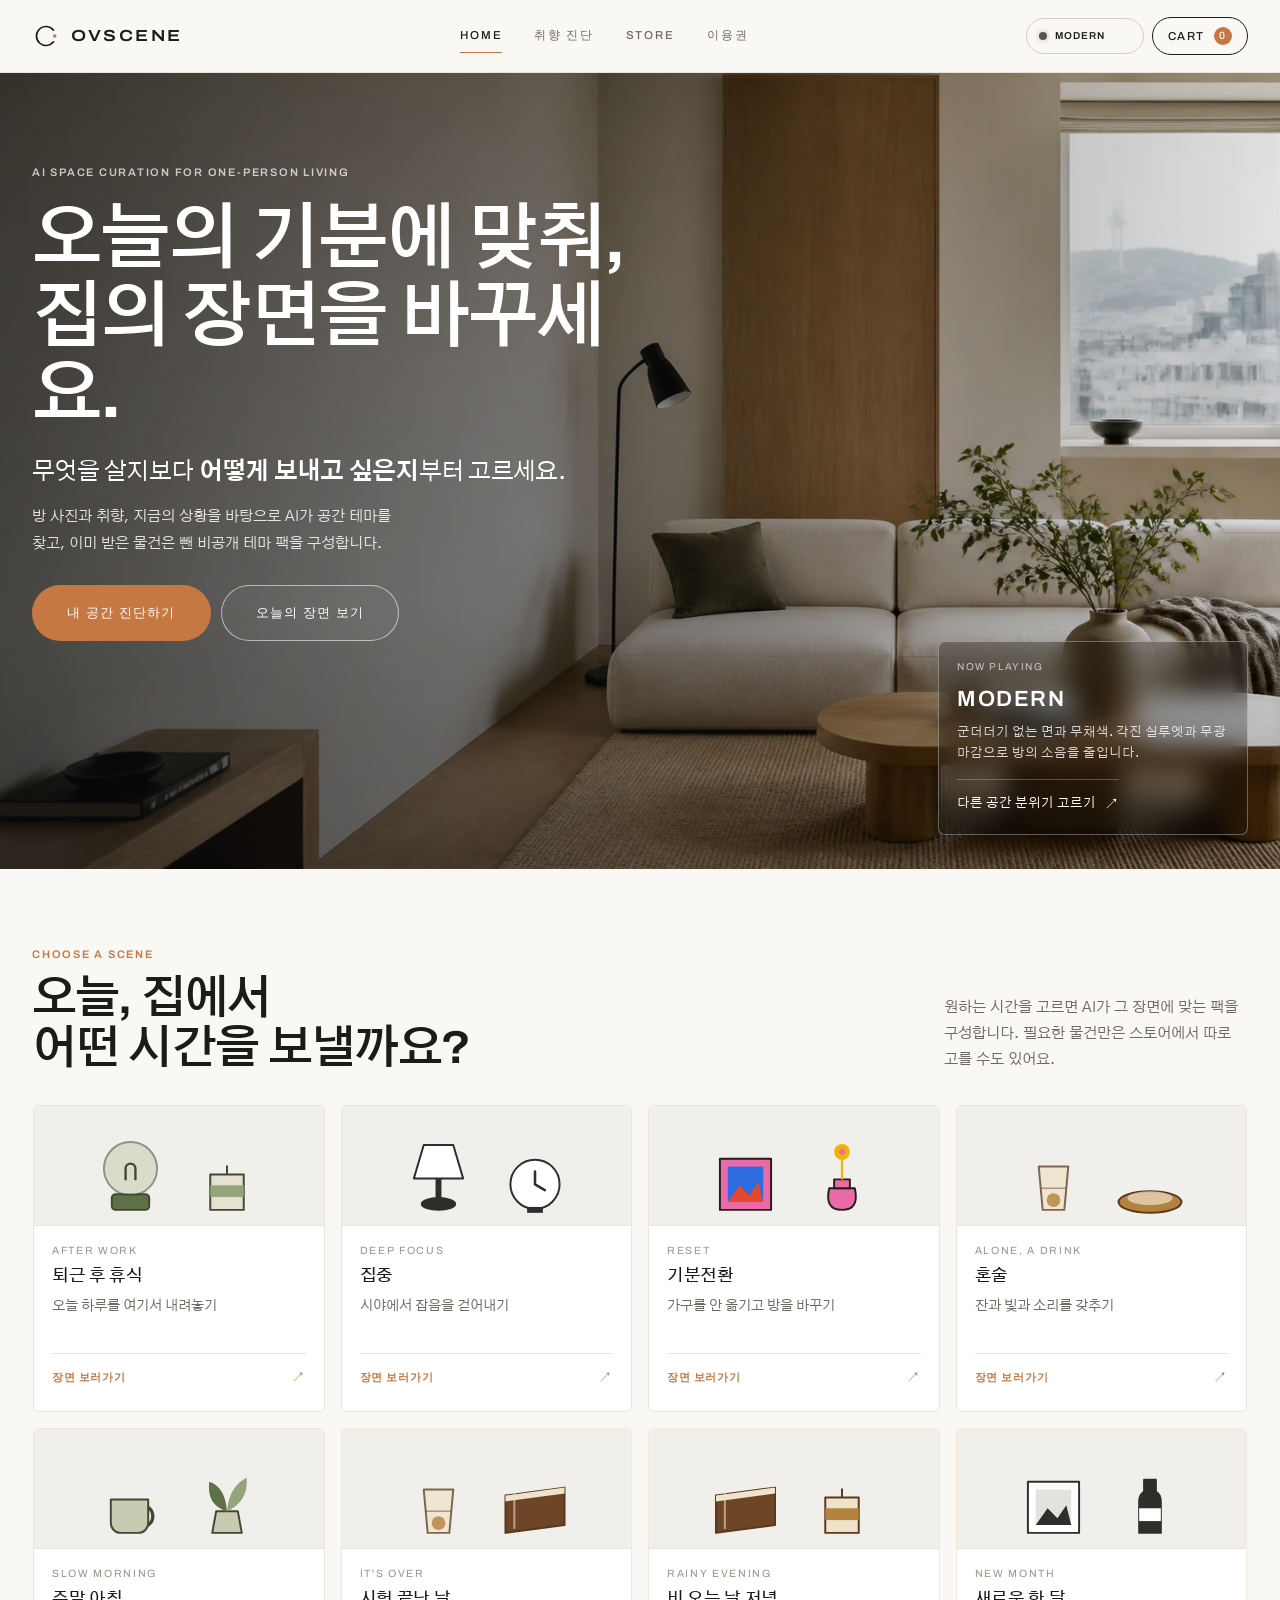
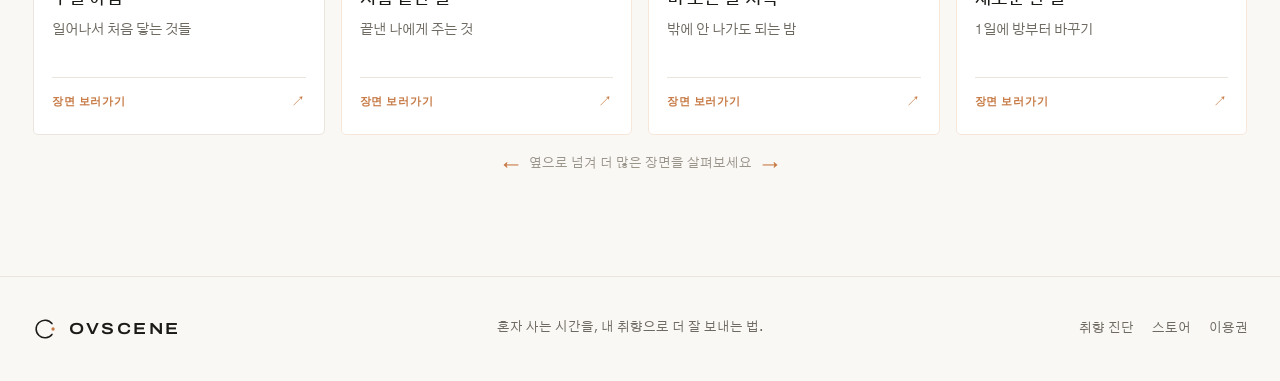
==== commit 3620d752: "Refresh OVSCENE home experience" ====
--- a/index.html
+++ b/index.html
@@ -4,30 +4,21 @@
 <meta charset="utf-8">
 <meta name="viewport" content="width=device-width, initial-scale=1">
 <title>오브씬 OVSCENE — 집에서 보내는 시간을 다르게</title>
-<meta name="description" content="AI가 1인가구의 취향과 지금 상황을 분석해, 집에서 보내는 시간을 특별하게 만드는 개인화 공간·라이프스타일 서비스.">
+<meta name="description" content="AI가 1인 가구의 취향과 지금 상황을 읽고, 나만의 공간 장면과 제품을 제안하는 개인화 라이프스타일 서비스.">
 <meta name="theme-color" content="#FAF8F5">
 <meta property="og:type" content="website">
 <meta property="og:title" content="오브씬 OVSCENE">
-<meta property="og:description" content="퇴근 후 휴식, 혼술, 비 오는 날 저녁. 상황을 고르면 방이 그에 맞게 바뀝니다.">
+<meta property="og:description" content="오늘의 기분과 방의 분위기에 맞는 공간 장면을 만나보세요.">
 <meta property="og:image" content="assets/og.svg">
 <meta name="twitter:card" content="summary_large_image">
 <link rel="icon" href="assets/favicon.svg" type="image/svg+xml">
 <link rel="preconnect" href="https://fonts.googleapis.com">
 <link rel="preconnect" href="https://fonts.gstatic.com" crossorigin>
-<link rel="stylesheet" href="https://fonts.googleapis.com/css2?family=Archivo:wdth,wght@75..125,300..800&family=Gothic+A1:wght@200;300;400;500;700;900&display=swap">
+<link rel="stylesheet" href="https://fonts.googleapis.com/css2?family=Archivo:wdth,wght@75..125,300..800&family=Gothic+A1:wght@300;400;500;700;900&display=swap">
 <link rel="stylesheet" href="assets/styles.css">
 </head>
-<body>
-<a class="skip" href="#top">본문 바로가기</a>
-
-<div class="ticker" aria-hidden="true">
-  <div class="ticker-track">
-    <span>Your room, read by AI</span><span>퇴근 후 휴식 · 집중 · 기분전환 · 혼술 · 주말 아침</span>
-    <span>취향 테스트 무료</span><span>5만원 이상 무료배송</span>
-    <span>Your room, read by AI</span><span>퇴근 후 휴식 · 집중 · 기분전환 · 혼술 · 주말 아침</span>
-    <span>취향 테스트 무료</span><span>5만원 이상 무료배송</span>
-  </div>
-</div>
+<body class="page-home">
+<a class="skip" href="#moments">본문 바로가기</a>
 
 <header class="nav">
   <div class="wrap nav-in">
@@ -45,247 +36,64 @@
       <a href="plans.html">이용권</a>
     </nav>
     <div class="nav-r">
-      <button class="iconb" id="themeBtn" aria-label="화면 테마 전환">
-        <svg width="15" height="15" viewBox="0 0 24 24" fill="none" stroke="currentColor" stroke-width="1.7"><path d="M21 12.8A9 9 0 1 1 11.2 3a7 7 0 0 0 9.8 9.8Z" stroke-linejoin="round"/></svg>
-      </button>
+      <button class="iconb" id="themeBtn" aria-label="공간 테마 선택"></button>
       <a class="cartb" href="cart.html">Cart <span class="cnt" id="cartCount">0</span></a>
     </div>
   </div>
 </header>
 
 <main id="top">
-
-<!-- ===== HERO ===== -->
-<section class="hero">
-  <div class="wrap">
-    <div class="hero-top">
-      <div>
-        <span class="lbl">AI Space &amp; Lifestyle — 1인 가구 개인화 서비스</span>
-        <h1 class="ttl" style="margin-top:18px">HOW WILL<br>YOU SPEND<br><span class="out">TONIGHT?</span></h1>
-      </div>
-      <div>
-        <p class="hero-k kh">물건을 고르지 마세요.<br><span style="color:var(--amber)">오늘 어떻게 보낼지</span>만 고르세요.</p>
-        <p class="hero-p">방 사진 한 장과 여섯 개의 질문이면 충분합니다. AI가 색상·소재·조명·향·스타일·가격대 여섯 축으로 취향 프로필을 만들고, 지금 상황에 맞는 공간 구성을 제안합니다.</p>
+  <section class="hero hero-immersive" aria-labelledby="heroTitle">
+    <div class="wrap hero-stage">
+      <div class="hero-copy">
+        <p class="hero-eyebrow">AI SPACE CURATION FOR ONE-PERSON LIVING</p>
+        <h1 class="ttl" id="heroTitle">오늘의 기분에 맞춰,<br>집의 장면을 바꾸세요.</h1>
+        <p class="hero-k kh">무엇을 살지보다 <b>어떻게 보내고 싶은지</b>부터 고르세요.</p>
+        <p class="hero-p">방 사진과 취향, 지금의 상황을 바탕으로 AI가 공간 테마를 찾고, 이미 받은 물건은 뺀 비공개 테마 팩을 구성합니다.</p>
         <div class="hero-cta">
-          <a class="btn btn-amber btn-lg" href="analyze.html">무료로 취향 진단하기</a>
-          <a class="btn btn-line btn-lg" href="shop.html">스토어 둘러보기</a>
-        </div>
-        <p class="tiny" style="margin-top:14px">가입 없이 바로 진행됩니다 · 사진은 브라우저 안에서만 처리됩니다</p>
-      </div>
-    </div>
-
-    <div class="hero-shelf">
-      <div class="hero-scene" id="heroScene"></div>
-      <div class="wood shelf-plank"></div>
-      <p class="hero-note">지금 화면의 오브제는 ‘퇴근 후 휴식’ 모먼트의 추천 구성 예시입니다.</p>
-    </div>
-
-    <div class="stat-row" style="margin-top:34px">
-      <div class="stat"><b>6</b><span>취향 프로필 축 — 색상·소재·조명·향·스타일·가격대</span></div>
-      <div class="stat"><b>8</b><span>상황 기반 모먼트</span></div>
-      <div class="stat"><b>0원</b><span>취향 테스트와 기본 공간 분석</span></div>
-      <div class="stat"><b>선택</b><span>정기배송 없음 — 원할 때만 구매</span></div>
-    </div>
-  </div>
-</section>
-
-<!-- ===== 모먼트 ===== -->
-<section class="sec">
-  <div class="wrap">
-    <div class="sec-hd">
-      <div>
-        <span class="lbl">Moments</span>
-        <h2 class="ttl" style="margin-top:10px">PICK A MOMENT</h2>
-        <p class="kh">제품이 아니라 <b>시간</b>을 고릅니다.</p>
-      </div>
-      <p>같은 방이라도 퇴근한 밤과 주말 아침은 다른 공간이어야 합니다. 오브씬은 물건 목록이 아니라 그 시간을 어떻게 보낼지에서 시작합니다.</p>
-    </div>
-    <div class="moments" id="momentsDaily"></div>
-
-    <div class="sec-hd" style="margin-top:56px;margin-bottom:24px">
-      <div>
-        <span class="lbl">Small Luxury — 나를 위한 작은 사치</span>
-        <p class="kh" style="font-size:21px;margin-top:8px">필요해서가 아니라, 나한테 주고 싶어서</p>
-      </div>
-      <p>특별한 날을 위한 모먼트는 실용성 기준으로 고르지 않습니다.</p>
-    </div>
-    <div class="moments" id="momentsSpecial"></div>
-  </div>
-</section>
-
-<!-- ===== AI 개인화 ===== -->
-<section class="sec" style="background:var(--bg-2);border-top:1px solid var(--line);border-bottom:1px solid var(--line)">
-  <div class="wrap">
-    <div class="sec-hd">
-      <div>
-        <span class="lbl">Personalization</span>
-        <h2 class="ttl" style="margin-top:10px">SIX AXES</h2>
-        <p class="kh">‘AI가 분석합니다’로 끝내지 않습니다.</p>
-      </div>
-      <p>무엇을 입력받아 무엇을 만드는지 공개합니다. 쓸수록 선택 데이터가 쌓여 정확도가 올라갑니다.</p>
-    </div>
-
-    <div style="display:grid;grid-template-columns:.95fr 1.05fr;gap:56px;align-items:start" class="pgrid">
-      <div>
-        <h3 class="kh" style="font-size:19px;margin-bottom:16px">입력</h3>
-        <div class="flow" style="grid-template-columns:1fr;border-radius:6px">
-          <div>
-            <div class="fn">INPUT 01</div>
-            <h4>방 사진 1장</h4>
-            <p>가구 색감, 조명 색온도, 여백의 양을 읽습니다. 사진은 브라우저 안에서만 처리되고 서버로 전송되지 않습니다.</p>
-          </div>
-          <div>
-            <div class="fn">INPUT 02</div>
-            <h4>취향 질문 6개</h4>
-            <p>소재, 조도, 향, 물건이 늘어나는 것에 대한 태도, 한 달에 나를 위해 쓸 수 있는 금액.</p>
-          </div>
-          <div style="border-bottom:0">
-            <div class="fn">INPUT 03</div>
-            <h4>구매 · 선택 데이터</h4>
-            <p>추천 중 무엇을 눌러봤고 무엇을 담았는지. 사용할수록 축의 값이 조정됩니다.</p>
-          </div>
+          <a class="btn btn-amber btn-lg" href="analyze.html">내 공간 진단하기</a>
+          <a class="btn btn-ghost btn-lg" href="#moments">오늘의 장면 보기</a>
         </div>
       </div>
 
-      <div>
-        <h3 class="kh" style="font-size:19px;margin-bottom:16px">출력 — 취향 프로필 <span class="tiny" style="font-weight:300">(예시)</span></h3>
-        <div class="profile" id="sampleProfile"></div>
-        <p class="tiny" style="margin-top:16px">이 여섯 값이 모먼트 추천, 제품 정렬, 큐레이션 박스 구성에 그대로 쓰입니다.</p>
-        <a class="btn btn-fill" href="analyze.html" style="margin-top:20px">내 프로필 만들기</a>
+      <aside class="hero-style-panel" aria-live="polite">
+        <span>NOW PLAYING</span>
+        <strong id="heroStyleName">MODERN</strong>
+        <p id="heroStyleDesc">당신의 취향에 맞춰, 열기 전까지 알 수 없는 테마 팩을 준비하는 장면</p>
+        <button class="theme-link" type="button" data-open-styles>다른 공간 분위기 고르기 <b>↗</b></button>
+      </aside>
+    </div>
+  </section>
+
+  <section class="scene-section" id="moments" aria-labelledby="momentsTitle">
+    <div class="wrap">
+      <div class="scene-head">
+        <div>
+          <p class="section-kicker">CHOOSE A SCENE</p>
+          <h2 class="ttl" id="momentsTitle">오늘, 집에서<br>어떤 시간을 보낼까요?</h2>
+        </div>
+        <p>원하는 시간을 고르면 AI가 그 장면에 맞는 팩을 구성합니다. 필요한 물건만은 스토어에서 따로 고를 수도 있어요.</p>
       </div>
+      <div class="moments moments-rail" id="momentsRail" aria-label="상황별 공간 장면"></div>
+      <div class="rail-note"><span>←</span> 옆으로 넘겨 더 많은 장면을 살펴보세요 <span>→</span></div>
     </div>
-  </div>
-</section>
-
-<!-- ===== MVP 흐름 ===== -->
-<section class="sec">
-  <div class="wrap">
-    <div class="sec-hd">
-      <div>
-        <span class="lbl">How it works</span>
-        <h2 class="ttl" style="margin-top:10px">FIVE STEPS</h2>
-        <p class="kh">진단부터 추천까지 3분</p>
-      </div>
-      <p>지금 서비스는 이 다섯 단계까지만 합니다. 물류와 자체 제품은 반응을 확인한 뒤 붙입니다.</p>
-    </div>
-    <div class="flow">
-      <div>
-        <div class="fn">STEP 1</div>
-        <h4>방 사진 업로드</h4>
-        <p>지금 상태 그대로 한 장. 정리하지 않아도 됩니다.</p>
-      </div>
-      <div>
-        <div class="fn">STEP 2</div>
-        <h4>취향 테스트</h4>
-        <p>여섯 개 질문. 오래 고민하지 않는 편이 정확합니다.</p>
-      </div>
-      <div>
-        <div class="fn">STEP 3</div>
-        <h4>AI 공간 분석</h4>
-        <p>여섯 축의 취향 프로필과 매칭 스타일을 산출합니다.</p>
-      </div>
-      <div>
-        <div class="fn">STEP 4</div>
-        <h4>이번 달 나의 공간 테마</h4>
-        <p>상황에 맞는 모먼트 하나를 이름과 함께 제안합니다.</p>
-      </div>
-      <div>
-        <div class="fn">STEP 5</div>
-        <h4>제품 5개 추천</h4>
-        <p>왜 이 제품인지 근거와 함께. 사는 건 선택입니다.</p>
-      </div>
-    </div>
-  </div>
-</section>
-
-<!-- ===== 3단계 모델 ===== -->
-<section class="sec" style="padding-top:0">
-  <div class="wrap">
-    <div class="sec-hd">
-      <div>
-        <span class="lbl">Model</span>
-        <h2 class="ttl" style="margin-top:10px">FREE · PLUS · SHOP</h2>
-        <p class="kh">매달 물건을 보내지 않습니다.</p>
-      </div>
-      <p>구독은 개인화 서비스를 쓰는 값이고, 물건은 필요할 때만 삽니다. 정기배송이 없으니 안 쓰는 물건이 쌓이지 않습니다.</p>
-    </div>
-    <div class="rev">
-      <div>
-        <div class="rn">① FREE</div>
-        <h4>무료</h4>
-        <p>취향 테스트, 기본 공간 분석, 월 1회 모먼트 추천까지. 가입도 결제도 없습니다.</p>
-        <div class="share">유입 · 데이터 수집</div>
-      </div>
-      <div>
-        <div class="rn">② SUBSCRIPTION</div>
-        <h4>개인화 구독 — 월 9,900원</h4>
-        <p>AI 추천 무제한, 공간 변화 기록, 월별 테마, 회원가 할인. <b>물건이 아니라 서비스를 구독합니다.</b></p>
-        <div class="share">반복 매출</div>
-      </div>
-      <div>
-        <div class="rn">③ COMMERCE</div>
-        <h4>제품 판매 · 제휴</h4>
-        <p>추천 제품 구매, 큐레이션 박스 단건 구매, 브랜드 제휴 판매 수수료.</p>
-        <div class="share">거래액 · 수수료</div>
-      </div>
-    </div>
-    <p style="margin-top:22px"><a class="btn btn-line" href="plans.html">이용권 자세히 보기</a></p>
-  </div>
-</section>
-
-<!-- ===== FAQ ===== -->
-<section class="sec" style="padding-top:0">
-  <div class="wrap">
-    <div class="sec-hd"><div><span class="lbl">FAQ</span><h2 class="ttl" style="margin-top:10px">QUESTIONS</h2></div></div>
-    <div class="faq">
-      <details open><summary>매달 물건이 배송되나요?</summary>
-        <p class="ans">아닙니다. 오브씬의 기본은 AI 큐레이션이고, 제품은 원할 때만 구매하는 구조입니다. 정기배송을 없앤 이유는 안 쓰는 물건이 쌓이는 문제 때문입니다. 한 번에 갖추고 싶은 분만 큐레이션 박스를 단건으로 구매하시면 됩니다.</p></details>
-      <details><summary>방 사진은 어디로 전송되나요?</summary>
-        <p class="ans">전송되지 않습니다. 현재 버전에서는 사진이 브라우저 안에서만 처리되고 서버로 올라가지 않습니다. 화면을 닫으면 사라집니다.</p></details>
-      <details><summary>구독하면 뭐가 달라지나요?</summary>
-        <p class="ans">무료로도 취향 테스트와 기본 분석, 월 1회 모먼트 추천을 받을 수 있습니다. 구독은 추천 횟수 제한이 없어지고, 방의 변화가 기록으로 쌓이며, 제품을 회원가로 살 수 있습니다.</p></details>
-      <details><summary>추천이 제 취향과 다르면요?</summary>
-        <p class="ans">추천 결과에서 마음에 들지 않는 항목을 제외하면 그 선택이 프로필에 반영됩니다. 쓸수록 여섯 축의 값이 조정되어 정확도가 올라갑니다.</p></details>
-      <details><summary>큐레이션 박스는 뭐가 들어 있나요?</summary>
-        <p class="ans">카테고리는 확정이고 개별 품목만 프로필 기반으로 무작위 선정됩니다. 예를 들어 ‘퇴근 후 휴식’ 박스에는 조명·향·마실 것·읽을 것이 반드시 들어가지만, 어떤 조명일지는 열어봐야 압니다. 제외 요청한 품목과 이미 구매한 품목은 빠집니다.</p></details>
-      <details><summary>중고·리퍼브가 섞이나요?</summary>
-        <p class="ans">큐레이션 박스에 한해 검수를 마친 리퍼브가 일부 포함될 수 있고, 상태 등급을 카드에 적어 보냅니다. 단품 구매 제품은 모두 새 상품입니다.</p></details>
-    </div>
-  </div>
-</section>
-
+  </section>
 </main>
 
-<div class="wood wood-thin"></div>
 <footer>
-  <div class="wrap">
-    <div class="fgrid">
-      <div>
-        <a class="brand" href="index.html" style="margin-bottom:16px">
-          <svg width="26" height="26" viewBox="0 0 100 100" aria-hidden="true">
-            <path d="M76.8 70.9 A34 34 0 1 1 76.8 29.1" fill="none" stroke="currentColor" stroke-width="6" stroke-linecap="round"/>
-            <circle cx="81" cy="50" r="6.4" fill="var(--amber)"/>
-          </svg>
-          <span class="brand-word">OVSCENE</span>
-        </a>
-        <p style="font-size:13px;color:var(--text-2);max-width:32ch">AI가 취향과 상황을 읽고,<br>집에서 보내는 시간을 다르게 만듭니다.</p>
-      </div>
-      <div><h5>Service</h5><ul>
-        <li><a href="analyze.html">취향 진단</a></li><li><a href="shop.html">스토어</a></li>
-        <li><a href="plans.html">이용권</a></li><li><a href="cart.html">장바구니</a></li></ul></div>
-      <div><h5>Moment</h5><ul>
-        <li><a href="shop.html?moment=rest">퇴근 후 휴식</a></li><li><a href="shop.html?moment=focus">집중</a></li>
-        <li><a href="shop.html?moment=drink">혼술</a></li><li><a href="shop.html?moment=rain">비 오는 날 저녁</a></li></ul></div>
-      <div>
-        <h5>Monthly letter</h5>
-        <p style="font-size:12.5px;color:var(--text-2)">매달 첫째 주, 이번 달의 모먼트와 새로 들어온 제품을 보내드립니다.</p>
-        <form class="nlf" id="nl"><input type="email" placeholder="이메일 주소" aria-label="이메일 주소" required><button type="submit">Subscribe</button></form>
-        <p id="nlMsg" style="font-size:11.5px;color:var(--amber);margin-top:8px"></p>
-      </div>
-    </div>
-    <div class="fbot">
-      <span>OVSCENE 오브씬 — AI Space &amp; Lifestyle</span>
-      <span>브랜드 콘셉트 데모 사이트입니다. 실제 결제는 이루어지지 않습니다.</span>
+  <div class="wrap footer-compact">
+    <a class="brand" href="index.html">
+      <svg width="26" height="26" viewBox="0 0 100 100" aria-hidden="true">
+        <path d="M76.8 70.9 A34 34 0 1 1 76.8 29.1" fill="none" stroke="currentColor" stroke-width="6" stroke-linecap="round"/>
+        <circle cx="81" cy="50" r="6.4" fill="var(--amber)"/>
+      </svg>
+      <span class="brand-word">OVSCENE</span>
+    </a>
+    <p>혼자 사는 시간을, 내 취향으로 더 잘 보내는 법.</p>
+    <div class="footer-links">
+      <a href="analyze.html">취향 진단</a>
+      <a href="shop.html">스토어</a>
+      <a href="plans.html">이용권</a>
     </div>
   </div>
 </footer>
@@ -298,37 +106,35 @@
 (function () {
   "use strict";
   var $ = OVS.$;
+  var types = {
+    rest: ["globe", "candle"], focus: ["lampshade", "clock"], refresh: ["frame", "vase"],
+    drink: ["glass", "tray"], morning: ["mug", "plant"], exam: ["glass", "book"],
+    rain: ["book", "candle"], month: ["frame", "bottle"]
+  };
 
-  /* 히어로 장면 */
-  var eco = OVS.styleById("eco");
-  $("#heroScene").innerHTML = OVS.scene(["globe", "candle", "cushion", "book", "glass"], eco, 900, 260, false);
-
-  /* 모먼트 카드 */
   function momentCard(m) {
     var st = OVS.styleById(m.style);
-    var types = { rest: ["globe", "candle"], focus: ["lampshade", "clock"], refresh: ["frame", "vase"],
-                  drink: ["glass", "tray"], morning: ["mug", "plant"], exam: ["glass", "book"],
-                  rain: ["book", "candle"], month: ["frame", "bottle"] }[m.id];
     return '<a class="moment' + (m.kind === "special" ? " special" : "") + '" href="shop.html?moment=' + m.id + '">' +
-      (m.kind === "special" ? '<span class="badge">Small luxury</span>' : "") +
-      '<div class="mfig">' + OVS.scene(types, st, 300, 120, false) + "</div>" +
-      '<div class="mb"><div class="men">' + m.en + '</div><h3 class="kh">' + m.ko + "</h3>" +
-      "<p>" + m.desc + '</p><div class="tagline">' + m.line + "</div></div></a>";
+      '<div class="mfig">' + OVS.scene(types[m.id], st, 300, 120, false) + '</div>' +
+      '<div class="mb"><div class="men">' + m.en + '</div><h3 class="kh">' + m.ko + '</h3>' +
+      '<p>' + m.line + '</p><span class="moment-go">장면 보러가기 <b>↗</b></span></div></a>';
   }
-  $("#momentsDaily").innerHTML = OVS.MOMENTS.filter(function (m) { return m.kind === "daily"; }).map(momentCard).join("");
-  $("#momentsSpecial").innerHTML = OVS.MOMENTS.filter(function (m) { return m.kind === "special"; }).map(momentCard).join("");
 
-  /* 예시 취향 프로필 */
-  var sample = { color: 26, material: 72, light: 78, scent: 64, style: 34, budget: 58 };
-  $("#sampleProfile").innerHTML = OVS.AXES.map(function (a) {
-    var v = sample[a.id];
-    return '<div class="axis"><span class="an">' + a.ko + "</span>" +
-      '<div class="meter"><div class="poles"><span>' + a.left + "</span><span>" + a.right + "</span></div>" +
-      '<div class="track"></div>' +
-      '<div class="fillbar" style="left:' + Math.min(50, v) + "%;width:" + Math.abs(v - 50) + '%"></div>' +
-      '<div class="dot" style="left:' + v + '%"></div></div>' +
-      '<span class="aval">' + OVS.axisWord(a.id, v) + "</span></div>";
-  }).join("");
+  $("#momentsRail").innerHTML = OVS.MOMENTS.map(momentCard).join("");
+
+  function updateHero(style) {
+    style = style || OVS.styleById(document.documentElement.getAttribute("data-style") || "modern");
+    $("#heroStyleName").textContent = style.en.toUpperCase();
+    $("#heroStyleDesc").textContent = style.desc;
+  }
+  updateHero();
+  document.addEventListener("ovs:stylechange", function (event) { updateHero(event.detail); });
+  document.addEventListener("click", function (event) {
+    if (event.target.closest("[data-open-styles]")) {
+      var trigger = $("#themeBtn");
+      if (trigger) trigger.click();
+    }
+  });
 })();
 </script>
 </body>
--- a/assets/styles.css
+++ b/assets/styles.css
@@ -1,3 +1,5 @@
+@import url("theme-backgrounds.css");
+
 /* ==========================================================
    OVSCENE — 오브씬
    AI 공간·라이프스타일 개인화 서비스
@@ -43,6 +45,34 @@
   --track:#E4DFD5;
   --shadow:0 1px 1px rgba(28,27,24,.03), 0 18px 40px -30px rgba(28,27,24,.45);
   --shadow-lg:0 2px 4px rgba(28,27,24,.04), 0 30px 60px -34px rgba(28,27,24,.5);
+  --hero-image:var(--theme-modern-image);
+  --hero-tint:rgba(13,15,15,.63);
+  --theme-accent:#5C6770;
+}
+:root[data-style="modern"]{
+  --bg:#FAF8F5;--bg-2:#F3F0EA;--art-bg:#F0EFEB;
+  --amber:#C67842;--amber-soft:#F6E7D8;--theme-accent:#4E565C;
+  --hero-image:var(--theme-modern-image);--hero-tint:rgba(12,14,15,.60);
+}
+:root[data-style="vintage"]{
+  --bg:#FBF6EF;--bg-2:#F1E8DB;--card:#FFFDFC;--line:#E6D9C9;--line-2:#D7C2AA;
+  --amber:#A86432;--amber-soft:#F3E0CE;--moss:#786851;--theme-accent:#8B5B37;
+  --art-bg:#F5EDE2;--track:#E5D5C0;--hero-image:var(--theme-vintage-image);--hero-tint:rgba(42,25,12,.57);
+}
+:root[data-style="kitsch"]{
+  --bg:#FFF9F5;--bg-2:#FFF0E8;--card:#FFFFFF;--line:#F0DCD2;--line-2:#E8BFAF;
+  --amber:#D94C34;--amber-soft:#FFE0D6;--moss:#41664F;--theme-accent:#D94C34;
+  --art-bg:#FFF0E8;--track:#F1D8CF;--hero-image:var(--theme-kitsch-image);--hero-tint:rgba(24,20,35,.62);
+}
+:root[data-style="eco"]{
+  --bg:#FAF8F1;--bg-2:#F0EEE3;--card:#FFFDF8;--line:#E0DECF;--line-2:#C8C6B2;
+  --amber:#A7763E;--amber-soft:#F1E4D0;--moss:#667353;--good:#667353;--theme-accent:#707C5C;
+  --art-bg:#F1F0E7;--track:#DDDCCB;--hero-image:var(--theme-eco-image);--hero-tint:rgba(25,31,22,.60);
+}
+:root[data-style="metallic"]{
+  --bg:#F5F6F7;--bg-2:#ECEEF0;--card:#FFFFFF;--line:#DCE0E3;--line-2:#BDC5CB;
+  --amber:#B6813E;--amber-soft:#F5E8D6;--moss:#58626B;--theme-accent:#59636E;
+  --art-bg:#EDF0F2;--track:#D8DEE1;--hero-image:var(--theme-metallic-image);--hero-tint:rgba(8,14,21,.50);
 }
 @media (prefers-color-scheme: dark){
   :root:not([data-theme="light"]){
@@ -73,7 +103,7 @@
 body{
   background:var(--bg);color:var(--text);
   font-family:"Gothic A1","Apple SD Gothic Neo",system-ui,sans-serif;
-  font-weight:300;font-size:15px;line-height:1.8;-webkit-font-smoothing:antialiased;
+  font-weight:400;font-size:15px;line-height:1.75;-webkit-font-smoothing:antialiased;
 }
 h1,h2,h3,h4,h5{font-weight:500;line-height:1.4}
 :focus-visible{outline:2px solid var(--amber);outline-offset:3px}
@@ -82,12 +112,12 @@
 
 .ttl{font-family:Archivo,"Gothic A1",sans-serif;font-variation-settings:"wdth" 112;font-weight:600;letter-spacing:-.015em;line-height:1.08}
 .kh{font-family:"Gothic A1",sans-serif;font-weight:500;letter-spacing:-.02em;line-height:1.42}
-.lbl{font-family:Archivo,sans-serif;font-variation-settings:"wdth" 92;font-size:10.5px;font-weight:500;letter-spacing:.22em;text-transform:uppercase;color:var(--text-3)}
+.lbl{font-family:Archivo,sans-serif;font-variation-settings:"wdth" 92;font-size:11px;font-weight:600;letter-spacing:.16em;text-transform:uppercase;color:var(--text-3)}
 .num{font-family:Archivo,sans-serif;font-variant-numeric:tabular-nums;font-weight:500}
 .wrap{max-width:1280px;margin:0 auto;padding:0 32px}
 .wrap-n{max-width:940px;margin:0 auto;padding:0 32px}
 .muted{color:var(--text-2)}
-.tiny{font-size:12px;color:var(--text-3)}
+.tiny{font-size:13px;color:var(--text-3)}
 
 /* ---------- page transition ---------- */
 @keyframes pageIn{from{opacity:0;transform:translateY(10px)}to{opacity:1;transform:none}}
@@ -124,9 +154,20 @@
 .menu a{font-family:Archivo,sans-serif;font-size:11.5px;letter-spacing:.16em;text-transform:uppercase;font-weight:500;color:var(--text-2);padding:6px 0;border-bottom:1.5px solid transparent;transition:.2s}
 .menu a:hover{color:var(--text)}
 .menu a[aria-current="page"]{color:var(--text);border-color:var(--amber)}
-.nav-r{display:flex;align-items:center;gap:8px}
+.nav-r{display:flex;align-items:center;gap:8px;position:relative}
 .iconb{width:36px;height:36px;display:grid;place-items:center;border-radius:50%;border:1px solid var(--line-2);transition:.2s}
 .iconb:hover{border-color:var(--amber);color:var(--amber)}
+.style-toggle{width:auto;min-width:118px;padding:0 12px;border-radius:999px;display:flex;gap:8px;justify-content:flex-start;font-family:Archivo,sans-serif;font-size:10px;letter-spacing:.1em;text-transform:uppercase;font-weight:600}
+.style-toggle::before{content:"";width:8px;height:8px;border-radius:50%;background:var(--theme-accent);box-shadow:0 0 0 3px var(--amber-soft);flex:0 0 auto}
+.style-toggle .style-current{overflow:hidden;text-overflow:ellipsis;white-space:nowrap}
+.style-popover{position:absolute;right:0;top:calc(100% + 11px);z-index:80;width:250px;padding:8px;background:var(--card);border:1px solid var(--line-2);border-radius:8px;box-shadow:var(--shadow-lg);opacity:0;visibility:hidden;transform:translateY(-6px);transition:.18s}
+.style-popover.open{opacity:1;visibility:visible;transform:none}
+.style-option{display:flex;align-items:center;gap:11px;width:100%;padding:10px;border-radius:5px;text-align:left;color:var(--text);transition:.18s}
+.style-option:hover,.style-option[aria-pressed="true"]{background:var(--bg-2)}
+.style-option[aria-pressed="true"]{box-shadow:inset 2px 0 0 var(--amber)}
+.style-option i{width:24px;height:24px;border-radius:50%;display:block;flex:0 0 auto;background:var(--swatch);border:1px solid rgba(0,0,0,.08)}
+.style-option b{font-size:13px;font-weight:500;letter-spacing:-.01em}
+.style-option span{display:block;color:var(--text-3);font-size:11.5px;margin-top:1px}
 .cartb{display:flex;align-items:center;gap:9px;border:1px solid var(--ink);border-radius:999px;padding:8px 15px;font-size:11.5px;letter-spacing:.14em;font-family:Archivo,sans-serif;font-weight:500;text-transform:uppercase;transition:.2s}
 .cartb:hover{background:var(--ink);color:var(--bg)}
 .cnt{font-family:Archivo,sans-serif;font-size:10.5px;background:var(--amber);color:#fff;min-width:18px;height:18px;border-radius:999px;display:grid;place-items:center;padding:0 5px}
@@ -139,6 +180,8 @@
 .btn-line:hover{border-color:var(--ink)}
 .btn-amber{background:var(--amber);color:#fff}
 .btn-amber:hover{filter:brightness(.93)}
+.btn-ghost{border-color:rgba(255,255,255,.56);color:#fff;background:rgba(255,255,255,.04)}
+.btn-ghost:hover{background:#fff;color:#24221E;border-color:#fff}
 .btn-lg{padding:16px 34px;font-size:13px}
 .btn-block{width:100%}
 .btn[disabled]{opacity:.4;cursor:not-allowed}
@@ -181,17 +224,62 @@
 .stat b{display:block;font-family:Archivo,sans-serif;font-size:26px;font-weight:600;letter-spacing:-.02em}
 .stat span{font-size:12.5px;color:var(--text-3)}
 
+/* ---------- immersive home ---------- */
+.hero-immersive{
+  min-height:min(680px,calc(100svh - 73px));padding:0;position:relative;isolation:isolate;
+  background-image:linear-gradient(90deg,var(--hero-tint) 0%,color-mix(in srgb,var(--hero-tint) 78%,transparent) 42%,rgba(0,0,0,.08) 100%),var(--hero-image);
+  background-size:cover;background-position:center;transition:background-image .35s ease;
+}
+.hero-immersive::after{content:"";position:absolute;inset:0;z-index:-1;background:linear-gradient(0deg,rgba(0,0,0,.14),transparent 34%);pointer-events:none}
+.hero-stage{min-height:min(680px,calc(100svh - 73px));display:flex;flex-direction:column;justify-content:space-between;align-items:flex-start;padding-top:clamp(64px,10vh,124px);padding-bottom:34px;color:#fff}
+.hero-copy{max-width:650px}
+.hero-eyebrow,.section-kicker{font-family:Archivo,sans-serif;font-size:11px;font-weight:600;letter-spacing:.16em;text-transform:uppercase}
+.hero-eyebrow{color:rgba(255,255,255,.72);margin-bottom:18px}
+.hero-immersive h1{font-size:clamp(40px,5.6vw,76px);line-height:1.08;letter-spacing:-.045em;text-wrap:balance}
+.hero-immersive .hero-k{margin-top:22px;font-size:clamp(18px,2vw,24px);font-weight:400}
+.hero-immersive .hero-k b{color:#fff;font-weight:700}
+.hero-immersive .hero-p{color:rgba(255,255,255,.85);font-size:15px;max-width:46ch;margin-top:14px;line-height:1.8}
+.hero-immersive .hero-cta{margin-top:28px}
+.hero-style-panel{align-self:flex-end;max-width:310px;padding:16px 18px 17px;border:1px solid rgba(255,255,255,.32);border-radius:7px;background:rgba(16,16,14,.26);backdrop-filter:blur(12px);color:#fff}
+.hero-style-panel > span{display:block;font-family:Archivo,sans-serif;font-size:10px;letter-spacing:.16em;color:rgba(255,255,255,.67)}
+.hero-style-panel strong{display:block;margin-top:4px;font-family:Archivo,sans-serif;font-size:22px;letter-spacing:.07em;font-weight:600}
+.hero-style-panel p{margin-top:5px;color:rgba(255,255,255,.8);font-size:12.5px;line-height:1.65}
+.theme-link{display:flex;align-items:center;gap:8px;margin-top:14px;padding-top:11px;border-top:1px solid rgba(255,255,255,.25);font-size:12.5px;color:#fff}
+.theme-link b{font-family:Archivo,sans-serif;font-size:15px;font-weight:400}
+
+.scene-section{padding:76px 0 58px;overflow:hidden}
+.scene-head{display:flex;align-items:flex-end;justify-content:space-between;gap:32px;margin-bottom:30px}
+.section-kicker{color:var(--amber);margin-bottom:10px}
+.scene-head h2{font-size:clamp(28px,3.6vw,48px);letter-spacing:-.04em}
+.scene-head > p{max-width:38ch;color:var(--text-2);font-size:15px;line-height:1.75}
+.moments-rail{display:flex;gap:15px;overflow-x:auto;overflow-y:hidden;padding:1px 1px 15px;scroll-snap-type:x proximity;scrollbar-color:var(--line-2) transparent;scrollbar-width:thin}
+.moments-rail .moment{flex:0 0 min(270px,74vw);scroll-snap-align:start}
+.moments-rail .mfig{height:142px;transition:filter .22s ease,transform .22s ease}
+.moments-rail .mb{padding:17px 18px 18px}
+.moments-rail .men{font-size:10.5px;letter-spacing:.16em}
+.moments-rail h3{font-size:18px}
+.moments-rail .moment p{font-size:13.5px;min-height:43px}
+.moment-go{display:flex;justify-content:space-between;align-items:center;margin-top:15px;padding-top:12px;border-top:1px solid var(--line);font-family:Archivo,sans-serif;color:var(--amber);font-size:10.5px;font-weight:600;letter-spacing:.08em}
+.moment-go b{font-size:14px;font-weight:400}
+.rail-note{display:flex;gap:10px;align-items:center;justify-content:center;color:var(--text-3);font-size:12.5px}
+.rail-note span{font-family:Archivo,sans-serif;color:var(--amber);font-size:16px}
+.footer-compact{min-height:104px;display:flex;align-items:center;justify-content:space-between;gap:28px;padding-top:26px;padding-bottom:27px}
+.footer-compact > p{color:var(--text-2);font-size:13px}
+.footer-links{display:flex;gap:18px;font-size:12.5px;color:var(--text-2)}
+.footer-links a:hover{color:var(--amber)}
+
 /* ---------- moments ---------- */
 .moments{display:grid;grid-template-columns:repeat(4,1fr);gap:16px}
 .moment{
   border:1px solid var(--line);border-radius:5px;background:var(--card);padding:0;overflow:hidden;
   display:flex;flex-direction:column;text-align:left;transition:.22s;position:relative;
 }
-.moment:hover{transform:translateY(-3px);box-shadow:var(--shadow);border-color:var(--line-2)}
-.moment .mfig{height:120px;background:var(--art-bg);border-bottom:1px solid var(--line)}
+.moment:hover{transform:translateY(-5px) scale(1.012);box-shadow:var(--shadow-lg);border-color:var(--line-2)}
+.moment .mfig{height:120px;background:var(--art-bg);border-bottom:1px solid var(--line);transition:filter .22s ease,transform .22s ease}
+.moment:hover .mfig{filter:brightness(1.07) saturate(1.04);transform:scale(1.025)}
 .moment .mfig svg{width:100%;height:100%}
 .moment .mb{padding:16px 18px 20px}
-.moment .men{font-family:Archivo,sans-serif;font-size:9.5px;letter-spacing:.2em;text-transform:uppercase;color:var(--text-3)}
+.moment .men{font-family:Archivo,sans-serif;font-size:10.5px;letter-spacing:.16em;text-transform:uppercase;color:var(--text-3)}
 .moment h3{font-size:16.5px;margin-top:5px;letter-spacing:-.02em}
 .moment p{font-size:12.5px;color:var(--text-2);margin-top:7px;line-height:1.7}
 .moment .tagline{margin-top:12px;font-size:11.5px;color:var(--amber);font-family:Archivo,sans-serif;letter-spacing:.1em;text-transform:uppercase}
@@ -258,6 +346,23 @@
 .themechip .sw{display:flex;border-radius:3px;overflow:hidden}
 .themechip .sw i{width:12px;height:16px;display:block}
 
+/* ---------- sealed AI theme pack ---------- */
+.theme-pack{border:1px solid var(--line);border-radius:7px;overflow:hidden;background:var(--card)}
+.pack-seal{min-height:270px;display:grid;grid-template-columns:.85fr 1.15fr auto;gap:30px;align-items:center;padding:30px clamp(24px,4vw,54px);position:relative;overflow:hidden;color:#F7F4ED;background:linear-gradient(122deg,#191A18 0%,#30322D 54%,#20211F 100%)}
+.pack-seal::after{content:"";position:absolute;width:420px;height:420px;right:-130px;top:-270px;border-radius:50%;border:1px solid rgba(255,255,255,.12);box-shadow:0 0 0 38px rgba(255,255,255,.03),0 0 0 76px rgba(255,255,255,.02);pointer-events:none}
+.pack-mark{width:145px;aspect-ratio:1;display:grid;place-content:center;text-align:center;border:1px solid rgba(255,255,255,.44);border-radius:5px;font-family:Archivo,sans-serif;font-size:18px;line-height:1.1;letter-spacing:.15em;transform:rotate(-5deg)}
+.pack-mark span{display:block;margin-top:9px;color:var(--amber);font-size:7px;letter-spacing:.17em}
+.pack-copy{position:relative;z-index:1}
+.pack-copy > span{font-family:Archivo,sans-serif;font-size:10px;letter-spacing:.16em;color:rgba(255,255,255,.56)}
+.pack-copy h3{margin-top:10px;font-size:clamp(20px,2.5vw,29px);line-height:1.25;letter-spacing:-.03em}
+.pack-copy p{max-width:42ch;margin-top:11px;color:rgba(255,255,255,.7);font-size:13.5px;line-height:1.75}
+.pack-copy p b{color:#fff;font-weight:600}
+.pack-copy strong{display:block;margin-top:15px;font-family:Archivo,sans-serif;font-size:20px;letter-spacing:-.02em}
+.pack-stamp{position:relative;z-index:1;align-self:start;color:var(--amber);font-family:Archivo,sans-serif;font-size:9px;line-height:1.3;letter-spacing:.13em;text-align:center;border:1px solid var(--amber);border-radius:50%;width:72px;height:72px;display:grid;place-content:center;transform:rotate(10deg)}
+.pack-empty{padding:34px 30px;color:var(--text-2)}
+.pack-empty b{display:block;color:var(--text);font-size:17px}
+.pack-empty p{margin-top:7px;font-size:13.5px}
+
 /* ---------- product grid ---------- */
 .filters{display:flex;justify-content:space-between;align-items:center;gap:20px;flex-wrap:wrap;padding-bottom:16px;border-bottom:1px solid var(--ink);margin-bottom:28px}
 .tabs{display:flex;gap:20px;flex-wrap:wrap}
@@ -268,9 +373,11 @@
 
 .grid{display:grid;grid-template-columns:repeat(4,1fr);gap:40px 22px}
 .pcard{display:flex;flex-direction:column}
-.pfig{position:relative;border-radius:4px;overflow:hidden;background:var(--art-bg);aspect-ratio:4/3;border:1px solid var(--line);transition:.22s}
-.pcard a:hover .pfig{border-color:var(--line-2);transform:translateY(-2px)}
-.pfig svg{width:100%;height:100%}
+.pcard > a{display:block;border-radius:5px}
+.pfig{position:relative;border-radius:4px;overflow:hidden;background:var(--art-bg);aspect-ratio:4/3;border:1px solid var(--line);transition:transform .22s ease,filter .22s ease,box-shadow .22s ease,border-color .22s ease}
+.pcard a:hover .pfig,.pcard a:focus-visible .pfig{border-color:var(--line-2);transform:translateY(-5px) scale(1.025);filter:brightness(1.08) saturate(1.06);box-shadow:var(--shadow-lg)}
+.pfig svg{width:100%;height:100%;transition:transform .26s ease}
+.pcard a:hover .pfig svg,.pcard a:focus-visible .pfig svg{transform:scale(1.055)}
 .pill{
   position:absolute;top:10px;left:10px;display:inline-flex;align-items:center;gap:6px;
   background:var(--card);border:1px solid var(--line-2);border-radius:999px;padding:4px 10px;
@@ -415,6 +522,11 @@
   .result-hd{grid-template-columns:1fr;gap:26px}
   .axis{grid-template-columns:84px 1fr;gap:14px}
   .axis .aval{grid-column:1/-1;text-align:left;padding-left:84px;margin-top:-8px}
+  .hero-immersive,.hero-stage{min-height:640px}
+  .hero-stage{padding-top:72px}
+  .scene-head{align-items:flex-start;flex-direction:column}
+  .pack-seal{grid-template-columns:150px 1fr;gap:24px}
+  .pack-stamp{display:none}
 }
 @media (max-width:640px){
   .wrap,.wrap-n{padding:0 20px}
@@ -428,4 +540,25 @@
   .fieldrow{grid-template-columns:1fr}
   .buyrow{grid-template-columns:1fr}
   .steps div{font-size:9.5px;letter-spacing:.1em;padding:13px 3px}
-}
+  .nav-in{height:64px;gap:12px}
+  .brand-word{font-size:14px}
+  .style-toggle{min-width:38px;width:38px;padding:0;justify-content:center}
+  .style-toggle .style-current{display:none}
+  .style-popover{width:min(250px,calc(100vw - 40px));right:0}
+  .cartb{padding:7px 10px;font-size:10px;gap:6px}
+  .hero-immersive,.hero-stage{min-height:calc(100svh - 64px)}
+  .hero-stage{padding-top:58px;padding-bottom:20px}
+  .hero-immersive h1{font-size:clamp(37px,11vw,52px)}
+  .hero-immersive .hero-p{font-size:14px}
+  .hero-immersive .hero-cta{gap:8px}
+  .hero-immersive .btn{padding:13px 17px;font-size:11.5px}
+  .hero-style-panel{max-width:100%;align-self:stretch;padding:14px 15px}
+  .scene-section{padding:54px 0 44px}
+  .scene-head{gap:17px;margin-bottom:24px}
+  .scene-head > p{font-size:14px}
+  .moments-rail{margin-right:-20px;padding-right:20px}
+  .moments-rail .moment{flex-basis:76vw}
+  .footer-compact{display:grid;justify-items:start;gap:13px;padding-top:25px;padding-bottom:25px}
+  .pack-seal{grid-template-columns:1fr;gap:18px;padding:25px 22px}
+  .pack-mark{width:112px;font-size:15px}
+}
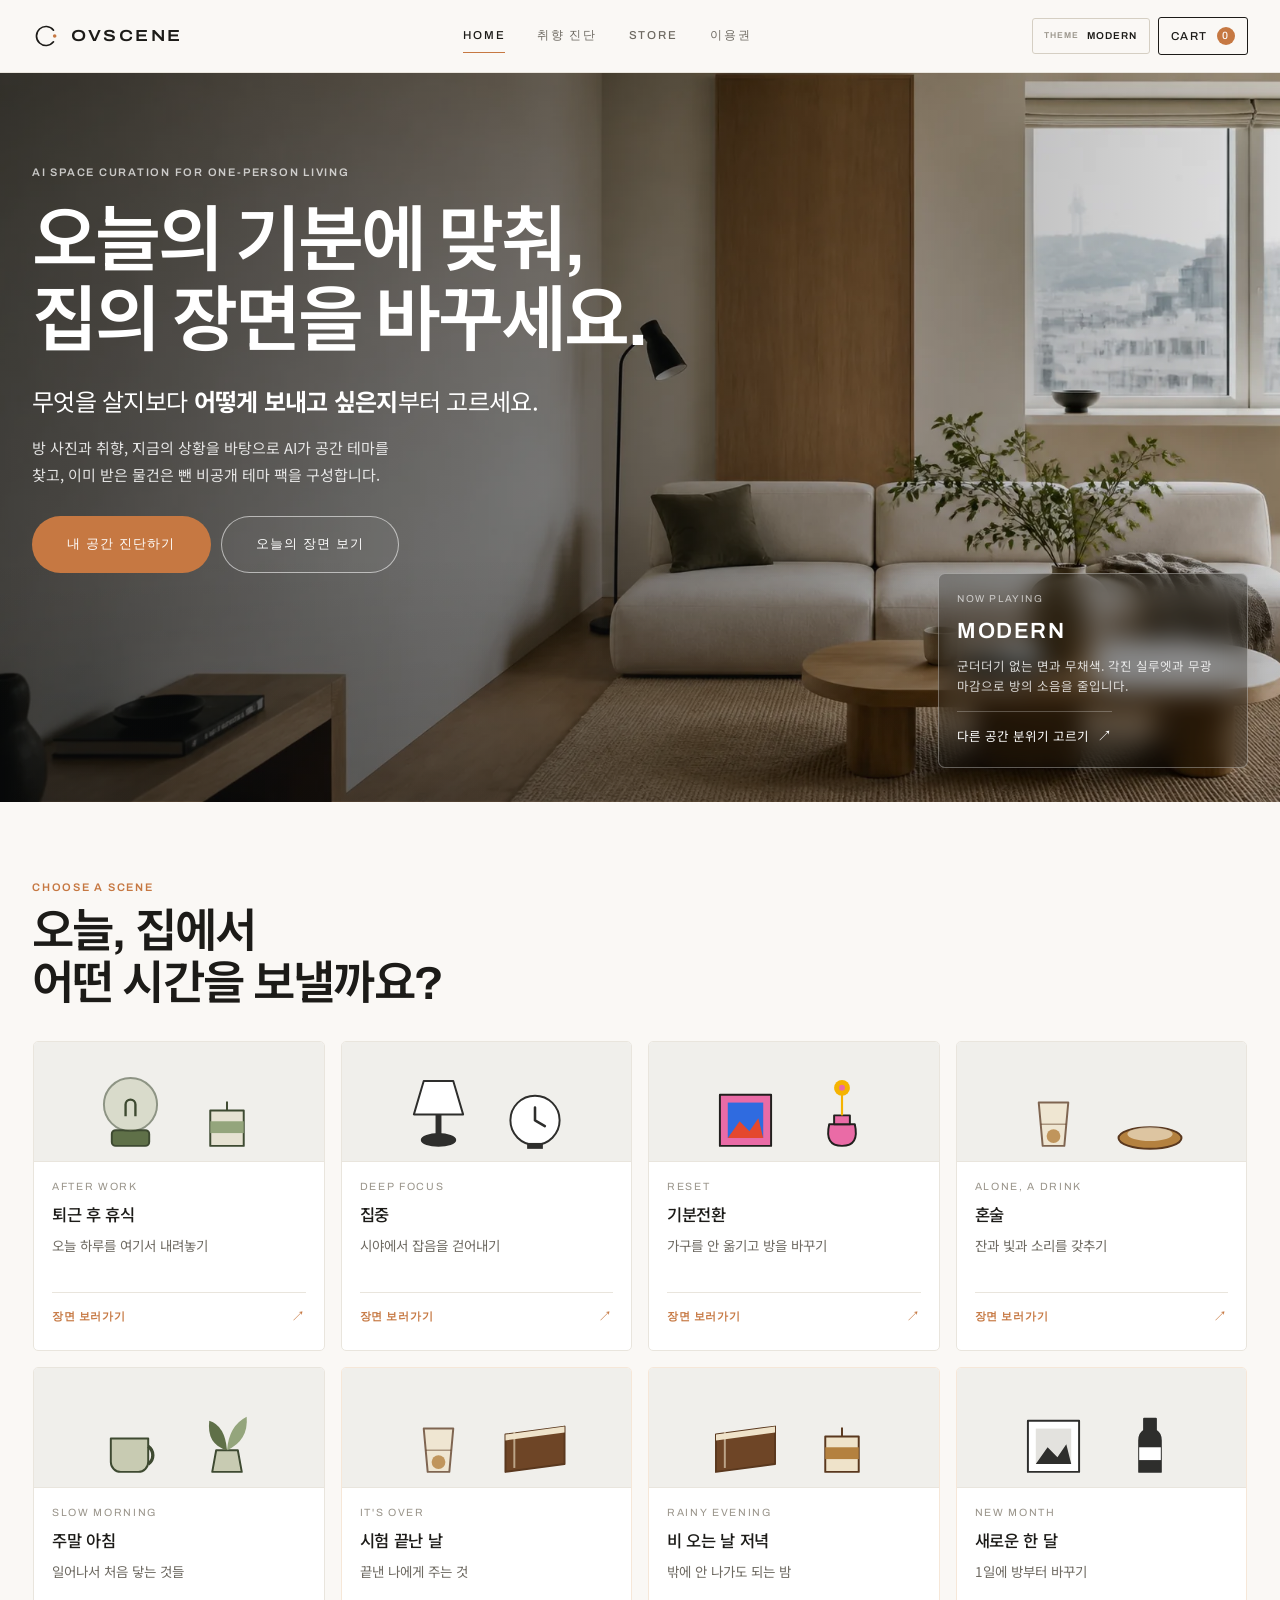
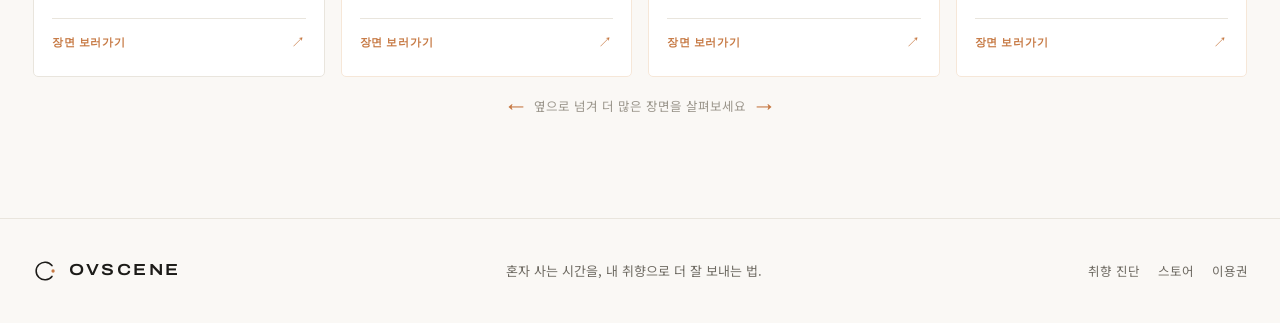
==== commit 055945dc: "Add visual theme furniture selector" ====
--- a/index.html
+++ b/index.html
@@ -47,7 +47,7 @@
     <div class="wrap hero-stage">
       <div class="hero-copy">
         <p class="hero-eyebrow">AI SPACE CURATION FOR ONE-PERSON LIVING</p>
-        <h1 class="ttl" id="heroTitle">오늘의 기분에 맞춰,<br>집의 장면을 바꾸세요.</h1>
+        <h1 class="ttl hero-title" id="heroTitle"><span>오늘의 기분에 맞춰,</span><span>집의 장면을 바꾸세요.</span></h1>
         <p class="hero-k kh">무엇을 살지보다 <b>어떻게 보내고 싶은지</b>부터 고르세요.</p>
         <p class="hero-p">방 사진과 취향, 지금의 상황을 바탕으로 AI가 공간 테마를 찾고, 이미 받은 물건은 뺀 비공개 테마 팩을 구성합니다.</p>
         <div class="hero-cta">
@@ -60,7 +60,7 @@
         <span>NOW PLAYING</span>
         <strong id="heroStyleName">MODERN</strong>
         <p id="heroStyleDesc">당신의 취향에 맞춰, 열기 전까지 알 수 없는 테마 팩을 준비하는 장면</p>
-        <button class="theme-link" type="button" data-open-styles>다른 공간 분위기 고르기 <b>↗</b></button>
+        <button class="theme-link" type="button" id="openThemeStudio">다른 공간 분위기 고르기 <b>↗</b></button>
       </aside>
     </div>
   </section>
@@ -70,15 +70,29 @@
       <div class="scene-head">
         <div>
           <p class="section-kicker">CHOOSE A SCENE</p>
-          <h2 class="ttl" id="momentsTitle">오늘, 집에서<br>어떤 시간을 보낼까요?</h2>
+          <h2 class="ttl section-title" id="momentsTitle"><span>오늘, 집에서</span><span>어떤 시간을 보낼까요?</span></h2>
         </div>
-        <p>원하는 시간을 고르면 AI가 그 장면에 맞는 팩을 구성합니다. 필요한 물건만은 스토어에서 따로 고를 수도 있어요.</p>
       </div>
       <div class="moments moments-rail" id="momentsRail" aria-label="상황별 공간 장면"></div>
       <div class="rail-note"><span>←</span> 옆으로 넘겨 더 많은 장면을 살펴보세요 <span>→</span></div>
     </div>
   </section>
 </main>
+
+<div class="theme-studio" id="themeStudio" aria-hidden="true">
+  <div class="theme-studio-backdrop" data-close-theme-studio></div>
+  <section class="theme-studio-dialog" role="dialog" aria-modal="true" aria-labelledby="themeStudioTitle">
+    <div class="theme-studio-head">
+      <div>
+        <p class="section-kicker">CHOOSE YOUR ROOM MOOD</p>
+        <h2 class="ttl" id="themeStudioTitle">어떤 가구의 방에서<br>시간을 보내고 싶나요?</h2>
+      </div>
+      <button class="studio-close" type="button" data-close-theme-studio aria-label="테마 선택 닫기">×</button>
+    </div>
+    <p class="theme-studio-lead">분위기를 고르면 배경과 색감이 바뀌고, 그 테마의 가구 컬렉션을 바로 볼 수 있어요.</p>
+    <div class="theme-collections" id="themeCollections" aria-label="테마별 가구 컬렉션"></div>
+  </section>
+</div>
 
 <footer>
   <div class="wrap footer-compact">
@@ -122,6 +136,25 @@
 
   $("#momentsRail").innerHTML = OVS.MOMENTS.map(momentCard).join("");
 
+  var furniture = {
+    modern: ["스틸 월 셀프", "튜브 프레임 체어", "매트 사이드 카트"],
+    vintage: ["오크 라운드 스툴", "월넛 캐비닛", "앰버 사이드 테이블"],
+    kitsch: ["래커 큐브 테이블", "컬러 라운지 체어", "그래픽 스탠드 미러"],
+    eco: ["라탄 로우 벤치", "리넨 플로어 체어", "오크 라운드 스툴"],
+    metallic: ["크롬 모듈 셀프", "알루미늄 스툴", "미러 사이드 테이블"]
+  };
+
+  $("#themeCollections").innerHTML = OVS.STYLES.map(function (style) {
+    var items = furniture[style.id].map(function (name) { return "<li>" + name + "</li>"; }).join("");
+    return '<article class="theme-collection" data-theme-card="' + style.id + '">' +
+      '<button type="button" class="theme-collection-select" data-theme-choice="' + style.id + '" aria-label="' + style.ko + ' 테마 선택">' +
+      '<span class="theme-collection-image" style="background-image:var(--theme-' + style.id + '-image)"></span>' +
+      '<span class="theme-collection-copy"><span class="theme-collection-en">' + style.en.toUpperCase() + '</span>' +
+      '<strong class="kh">' + style.ko + '</strong><span>' + style.kw + '</span></span></button>' +
+      '<div class="theme-furniture"><span>대표 가구</span><ul>' + items + '</ul>' +
+      '<a href="shop.html?style=' + style.id + '&amp;cat=가구">가구 컬렉션 보기 <b>↗</b></a></div></article>';
+  }).join("");
+
   function updateHero(style) {
     style = style || OVS.styleById(document.documentElement.getAttribute("data-style") || "modern");
     $("#heroStyleName").textContent = style.en.toUpperCase();
@@ -129,12 +162,35 @@
   }
   updateHero();
   document.addEventListener("ovs:stylechange", function (event) { updateHero(event.detail); });
-  document.addEventListener("click", function (event) {
-    if (event.target.closest("[data-open-styles]")) {
-      var trigger = $("#themeBtn");
-      if (trigger) trigger.click();
+  var studio = $("#themeStudio");
+  function openStudio() {
+    studio.setAttribute("aria-hidden", "false");
+    document.body.classList.add("studio-open");
+    var selected = OVS.getSceneStyle().id;
+    OVS.$$("[data-theme-card]").forEach(function (card) {
+      card.classList.toggle("selected", card.getAttribute("data-theme-card") === selected);
+    });
+    OVS.$(".studio-close").focus();
+  }
+  function closeStudio() {
+    studio.setAttribute("aria-hidden", "true");
+    document.body.classList.remove("studio-open");
+  }
+  $("#openThemeStudio").addEventListener("click", openStudio);
+  $("#themeBtn").addEventListener("click", function (event) {
+    event.preventDefault();
+    event.stopImmediatePropagation();
+    openStudio();
+  });
+  studio.addEventListener("click", function (event) {
+    var choice = event.target.closest("[data-theme-choice]");
+    if (choice) {
+      OVS.setSceneStyle(choice.getAttribute("data-theme-choice"));
+      closeStudio();
     }
+    if (event.target.closest("[data-close-theme-studio]")) closeStudio();
   });
+  document.addEventListener("keydown", function (event) { if (event.key === "Escape") closeStudio(); });
 })();
 </script>
 </body>
--- a/assets/styles.css
+++ b/assets/styles.css
@@ -1,4 +1,5 @@
 @import url("theme-backgrounds.css");
+@import url("https://fonts.googleapis.com/css2?family=Archivo:wdth,wght@75..125,300..800&family=Noto+Sans+KR:wght@400;500;600;700&display=swap");
 
 /* ==========================================================
    OVSCENE — 오브씬
@@ -102,16 +103,17 @@
 /* ---------- base ---------- */
 body{
   background:var(--bg);color:var(--text);
-  font-family:"Gothic A1","Apple SD Gothic Neo",system-ui,sans-serif;
-  font-weight:400;font-size:15px;line-height:1.75;-webkit-font-smoothing:antialiased;
+  font-family:"Noto Sans KR","Apple SD Gothic Neo",system-ui,sans-serif;
+  font-weight:400;font-size:15px;line-height:1.78;-webkit-font-smoothing:antialiased;
+  word-break:keep-all;
 }
 h1,h2,h3,h4,h5{font-weight:500;line-height:1.4}
 :focus-visible{outline:2px solid var(--amber);outline-offset:3px}
 .skip{position:absolute;left:-9999px;top:0;z-index:200;background:var(--ink);color:var(--bg);padding:10px 18px;font-size:13px}
 .skip:focus{left:0}
 
-.ttl{font-family:Archivo,"Gothic A1",sans-serif;font-variation-settings:"wdth" 112;font-weight:600;letter-spacing:-.015em;line-height:1.08}
-.kh{font-family:"Gothic A1",sans-serif;font-weight:500;letter-spacing:-.02em;line-height:1.42}
+.ttl{font-family:Archivo,"Noto Sans KR",sans-serif;font-variation-settings:"wdth" 112;font-weight:600;letter-spacing:-.015em;line-height:1.12;word-break:keep-all}
+.kh{font-family:"Noto Sans KR",sans-serif;font-weight:500;letter-spacing:-.025em;line-height:1.52;word-break:keep-all}
 .lbl{font-family:Archivo,sans-serif;font-variation-settings:"wdth" 92;font-size:11px;font-weight:600;letter-spacing:.16em;text-transform:uppercase;color:var(--text-3)}
 .num{font-family:Archivo,sans-serif;font-variant-numeric:tabular-nums;font-weight:500}
 .wrap{max-width:1280px;margin:0 auto;padding:0 32px}
@@ -155,12 +157,12 @@
 .menu a:hover{color:var(--text)}
 .menu a[aria-current="page"]{color:var(--text);border-color:var(--amber)}
 .nav-r{display:flex;align-items:center;gap:8px;position:relative}
-.iconb{width:36px;height:36px;display:grid;place-items:center;border-radius:50%;border:1px solid var(--line-2);transition:.2s}
+.iconb{width:36px;height:36px;display:grid;place-items:center;border-radius:3px;border:1px solid var(--line-2);transition:.2s}
 .iconb:hover{border-color:var(--amber);color:var(--amber)}
-.style-toggle{width:auto;min-width:118px;padding:0 12px;border-radius:999px;display:flex;gap:8px;justify-content:flex-start;font-family:Archivo,sans-serif;font-size:10px;letter-spacing:.1em;text-transform:uppercase;font-weight:600}
-.style-toggle::before{content:"";width:8px;height:8px;border-radius:50%;background:var(--theme-accent);box-shadow:0 0 0 3px var(--amber-soft);flex:0 0 auto}
+.style-toggle{width:auto;min-width:118px;padding:0 11px;border-radius:3px;display:flex;gap:8px;justify-content:flex-start;font-family:Archivo,sans-serif;font-size:10px;letter-spacing:.1em;text-transform:uppercase;font-weight:600}
+.style-toggle::before{content:"THEME";font-size:8.5px;color:var(--text-3);letter-spacing:.13em;flex:0 0 auto}
 .style-toggle .style-current{overflow:hidden;text-overflow:ellipsis;white-space:nowrap}
-.style-popover{position:absolute;right:0;top:calc(100% + 11px);z-index:80;width:250px;padding:8px;background:var(--card);border:1px solid var(--line-2);border-radius:8px;box-shadow:var(--shadow-lg);opacity:0;visibility:hidden;transform:translateY(-6px);transition:.18s}
+.style-popover{position:absolute;right:0;top:calc(100% + 11px);z-index:80;width:250px;padding:8px;background:var(--card);border:1px solid var(--line-2);border-radius:3px;box-shadow:var(--shadow-lg);opacity:0;visibility:hidden;transform:translateY(-6px);transition:.18s}
 .style-popover.open{opacity:1;visibility:visible;transform:none}
 .style-option{display:flex;align-items:center;gap:11px;width:100%;padding:10px;border-radius:5px;text-align:left;color:var(--text);transition:.18s}
 .style-option:hover,.style-option[aria-pressed="true"]{background:var(--bg-2)}
@@ -168,7 +170,7 @@
 .style-option i{width:24px;height:24px;border-radius:50%;display:block;flex:0 0 auto;background:var(--swatch);border:1px solid rgba(0,0,0,.08)}
 .style-option b{font-size:13px;font-weight:500;letter-spacing:-.01em}
 .style-option span{display:block;color:var(--text-3);font-size:11.5px;margin-top:1px}
-.cartb{display:flex;align-items:center;gap:9px;border:1px solid var(--ink);border-radius:999px;padding:8px 15px;font-size:11.5px;letter-spacing:.14em;font-family:Archivo,sans-serif;font-weight:500;text-transform:uppercase;transition:.2s}
+.cartb{display:flex;align-items:center;gap:9px;border:1px solid var(--ink);border-radius:3px;padding:8px 12px;font-size:11.5px;letter-spacing:.14em;font-family:Archivo,sans-serif;font-weight:500;text-transform:uppercase;transition:.2s}
 .cartb:hover{background:var(--ink);color:var(--bg)}
 .cnt{font-family:Archivo,sans-serif;font-size:10.5px;background:var(--amber);color:#fff;min-width:18px;height:18px;border-radius:999px;display:grid;place-items:center;padding:0 5px}
 
@@ -235,7 +237,8 @@
 .hero-copy{max-width:650px}
 .hero-eyebrow,.section-kicker{font-family:Archivo,sans-serif;font-size:11px;font-weight:600;letter-spacing:.16em;text-transform:uppercase}
 .hero-eyebrow{color:rgba(255,255,255,.72);margin-bottom:18px}
-.hero-immersive h1{font-size:clamp(40px,5.6vw,76px);line-height:1.08;letter-spacing:-.045em;text-wrap:balance}
+.hero-immersive h1{font-size:clamp(40px,5.6vw,76px);line-height:1.12;letter-spacing:-.045em}
+.hero-title span,.section-title span{display:block;white-space:nowrap}
 .hero-immersive .hero-k{margin-top:22px;font-size:clamp(18px,2vw,24px);font-weight:400}
 .hero-immersive .hero-k b{color:#fff;font-weight:700}
 .hero-immersive .hero-p{color:rgba(255,255,255,.85);font-size:15px;max-width:46ch;margin-top:14px;line-height:1.8}
@@ -251,13 +254,12 @@
 .scene-head{display:flex;align-items:flex-end;justify-content:space-between;gap:32px;margin-bottom:30px}
 .section-kicker{color:var(--amber);margin-bottom:10px}
 .scene-head h2{font-size:clamp(28px,3.6vw,48px);letter-spacing:-.04em}
-.scene-head > p{max-width:38ch;color:var(--text-2);font-size:15px;line-height:1.75}
 .moments-rail{display:flex;gap:15px;overflow-x:auto;overflow-y:hidden;padding:1px 1px 15px;scroll-snap-type:x proximity;scrollbar-color:var(--line-2) transparent;scrollbar-width:thin}
 .moments-rail .moment{flex:0 0 min(270px,74vw);scroll-snap-align:start}
 .moments-rail .mfig{height:142px;transition:filter .22s ease,transform .22s ease}
 .moments-rail .mb{padding:17px 18px 18px}
 .moments-rail .men{font-size:10.5px;letter-spacing:.16em}
-.moments-rail h3{font-size:18px}
+.moments-rail h3{font-size:18px;word-break:keep-all}
 .moments-rail .moment p{font-size:13.5px;min-height:43px}
 .moment-go{display:flex;justify-content:space-between;align-items:center;margin-top:15px;padding-top:12px;border-top:1px solid var(--line);font-family:Archivo,sans-serif;color:var(--amber);font-size:10.5px;font-weight:600;letter-spacing:.08em}
 .moment-go b{font-size:14px;font-weight:400}
@@ -268,6 +270,37 @@
 .footer-links{display:flex;gap:18px;font-size:12.5px;color:var(--text-2)}
 .footer-links a:hover{color:var(--amber)}
 
+/* ---------- theme studio ---------- */
+.studio-open{overflow:hidden}
+.theme-studio{position:fixed;inset:0;z-index:110;display:grid;place-items:center;padding:28px;opacity:0;visibility:hidden;transition:opacity .22s ease,visibility .22s ease}
+.theme-studio[aria-hidden="false"]{opacity:1;visibility:visible}
+.theme-studio-backdrop{position:absolute;inset:0;background:rgba(16,15,13,.60);backdrop-filter:blur(5px)}
+.theme-studio-dialog{position:relative;width:min(1100px,100%);max-height:min(820px,calc(100svh - 56px));overflow:auto;background:var(--bg);border:1px solid var(--line-2);box-shadow:0 32px 80px rgba(0,0,0,.38);padding:36px}
+.theme-studio-head{display:flex;align-items:flex-start;justify-content:space-between;gap:26px}
+.theme-studio-head h2{font-size:clamp(28px,3.8vw,46px);letter-spacing:-.04em}
+.studio-close{width:38px;height:38px;display:grid;place-items:center;border:1px solid var(--line-2);font-family:Arial,sans-serif;font-size:27px;line-height:1;border-radius:2px;transition:.18s}
+.studio-close:hover{background:var(--ink);color:var(--bg);border-color:var(--ink)}
+.theme-studio-lead{margin:13px 0 28px;color:var(--text-2);font-size:14px}
+.theme-collections{display:grid;grid-template-columns:repeat(5,minmax(0,1fr));gap:10px}
+.theme-collection{min-width:0;border:1px solid var(--line);background:var(--card);transition:border-color .2s,box-shadow .2s,transform .2s}
+.theme-collection:hover,.theme-collection.selected{border-color:var(--amber);box-shadow:inset 0 0 0 1px var(--amber)}
+.theme-collection:hover{transform:translateY(-3px)}
+.theme-collection-select{display:block;width:100%;text-align:left}
+.theme-collection-image{display:block;aspect-ratio:4/5;background-size:cover;background-position:center;filter:saturate(.93);transition:filter .2s,transform .25s}
+.theme-collection-select:hover .theme-collection-image{filter:saturate(1.08) brightness(1.04)}
+.theme-collection-copy{display:block;padding:13px 13px 14px;border-bottom:1px solid var(--line)}
+.theme-collection-en{display:block;font-family:Archivo,sans-serif;font-size:9px;letter-spacing:.15em;color:var(--amber)}
+.theme-collection-copy strong{display:block;margin-top:4px;font-size:18px;font-weight:600}
+.theme-collection-copy > span:last-child{display:block;margin-top:4px;color:var(--text-2);font-size:11px;line-height:1.55}
+.theme-furniture{padding:13px}
+.theme-furniture > span{display:block;font-family:Archivo,sans-serif;font-size:9px;letter-spacing:.13em;text-transform:uppercase;color:var(--text-3)}
+.theme-furniture ul{margin-top:7px;display:grid;gap:4px}
+.theme-furniture li{font-size:11.5px;line-height:1.45;color:var(--text-2)}
+.theme-furniture li::before{content:"—";color:var(--amber);margin-right:5px}
+.theme-furniture a{display:flex;justify-content:space-between;align-items:center;margin-top:15px;padding-top:10px;border-top:1px solid var(--line);font-family:Archivo,sans-serif;font-size:10px;font-weight:600;letter-spacing:.08em;color:var(--text)}
+.theme-furniture a:hover{color:var(--amber)}
+.theme-furniture a b{font-size:14px;font-weight:400}
+
 /* ---------- moments ---------- */
 .moments{display:grid;grid-template-columns:repeat(4,1fr);gap:16px}
 .moment{
@@ -280,7 +313,7 @@
 .moment .mfig svg{width:100%;height:100%}
 .moment .mb{padding:16px 18px 20px}
 .moment .men{font-family:Archivo,sans-serif;font-size:10.5px;letter-spacing:.16em;text-transform:uppercase;color:var(--text-3)}
-.moment h3{font-size:16.5px;margin-top:5px;letter-spacing:-.02em}
+.moment h3{font-size:16.5px;margin-top:5px;letter-spacing:-.02em;word-break:keep-all}
 .moment p{font-size:12.5px;color:var(--text-2);margin-top:7px;line-height:1.7}
 .moment .tagline{margin-top:12px;font-size:11.5px;color:var(--amber);font-family:Archivo,sans-serif;letter-spacing:.1em;text-transform:uppercase}
 .moment.special{border-color:var(--amber-soft)}
@@ -512,6 +545,7 @@
   .summary{position:static}
   .fgrid{grid-template-columns:1fr 1fr}
   .opts{grid-template-columns:repeat(2,1fr)}
+  .theme-collections{grid-template-columns:repeat(3,minmax(0,1fr))}
 }
 @media (max-width:860px){
   .hero-top{grid-template-columns:1fr;gap:30px}
@@ -527,6 +561,7 @@
   .scene-head{align-items:flex-start;flex-direction:column}
   .pack-seal{grid-template-columns:150px 1fr;gap:24px}
   .pack-stamp{display:none}
+  .theme-collections{grid-template-columns:repeat(2,minmax(0,1fr))}
 }
 @media (max-width:640px){
   .wrap,.wrap-n{padding:0 20px}
@@ -543,7 +578,9 @@
   .nav-in{height:64px;gap:12px}
   .brand-word{font-size:14px}
   .style-toggle{min-width:38px;width:38px;padding:0;justify-content:center}
+  .style-toggle::before{display:none}
   .style-toggle .style-current{display:none}
+  .style-toggle::after{content:"T";font-family:Archivo,sans-serif;font-size:12px;font-weight:700;color:var(--text)}
   .style-popover{width:min(250px,calc(100vw - 40px));right:0}
   .cartb{padding:7px 10px;font-size:10px;gap:6px}
   .hero-immersive,.hero-stage{min-height:calc(100svh - 64px)}
@@ -555,7 +592,18 @@
   .hero-style-panel{max-width:100%;align-self:stretch;padding:14px 15px}
   .scene-section{padding:54px 0 44px}
   .scene-head{gap:17px;margin-bottom:24px}
-  .scene-head > p{font-size:14px}
+  .theme-studio{padding:12px}
+  .theme-studio-dialog{max-height:calc(100svh - 24px);padding:23px 18px}
+  .theme-studio-head h2{font-size:clamp(27px,8.5vw,38px)}
+  .theme-studio-lead{font-size:13px;margin:11px 0 21px}
+  .theme-collections{grid-template-columns:1fr;gap:10px}
+  .theme-collection{display:block}
+  .theme-collection-select{display:block}
+  .theme-collection-image{aspect-ratio:16/7;min-height:0}
+  .theme-collection-copy{padding:13px;border-bottom:1px solid var(--line)}
+  .theme-furniture{padding:11px 13px}
+  .theme-furniture ul{display:none}
+  .theme-furniture a{margin-top:5px;padding-top:7px}
   .moments-rail{margin-right:-20px;padding-right:20px}
   .moments-rail .moment{flex-basis:76vw}
   .footer-compact{display:grid;justify-items:start;gap:13px;padding-top:25px;padding-bottom:25px}
